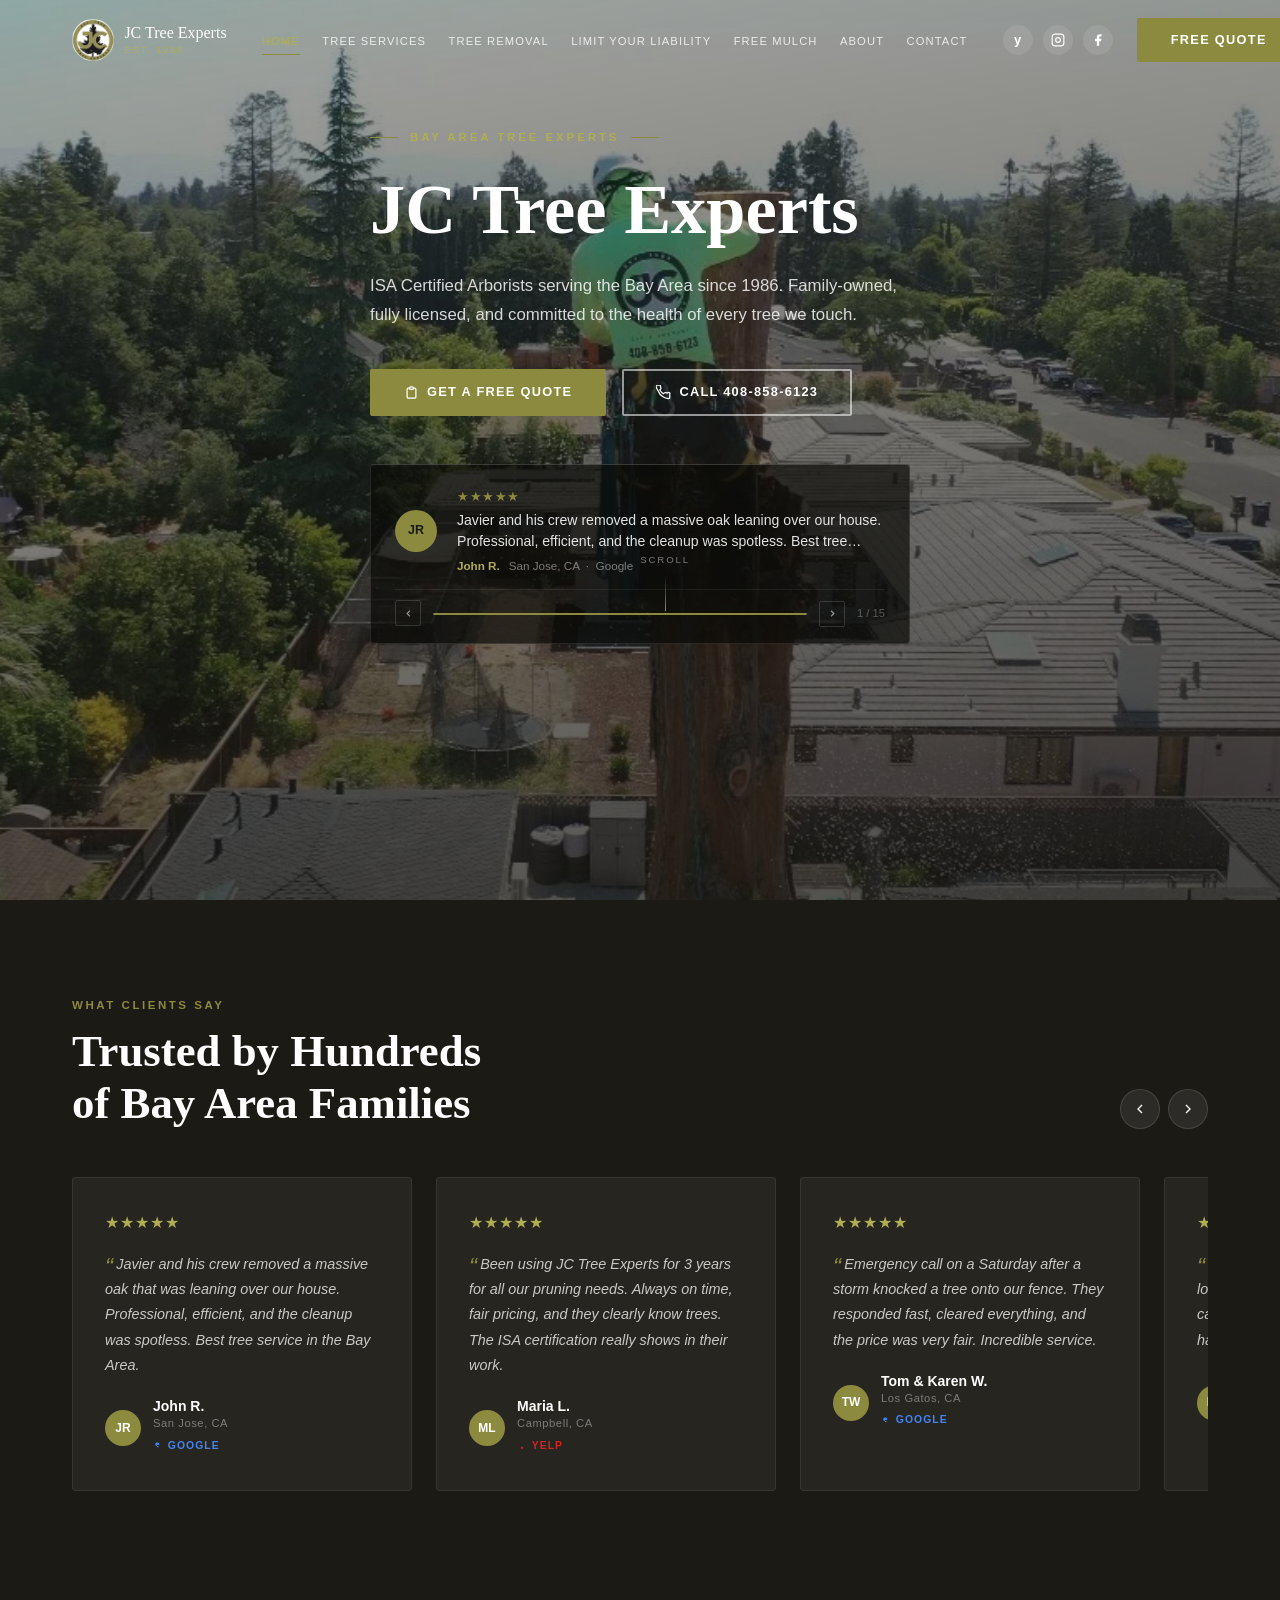
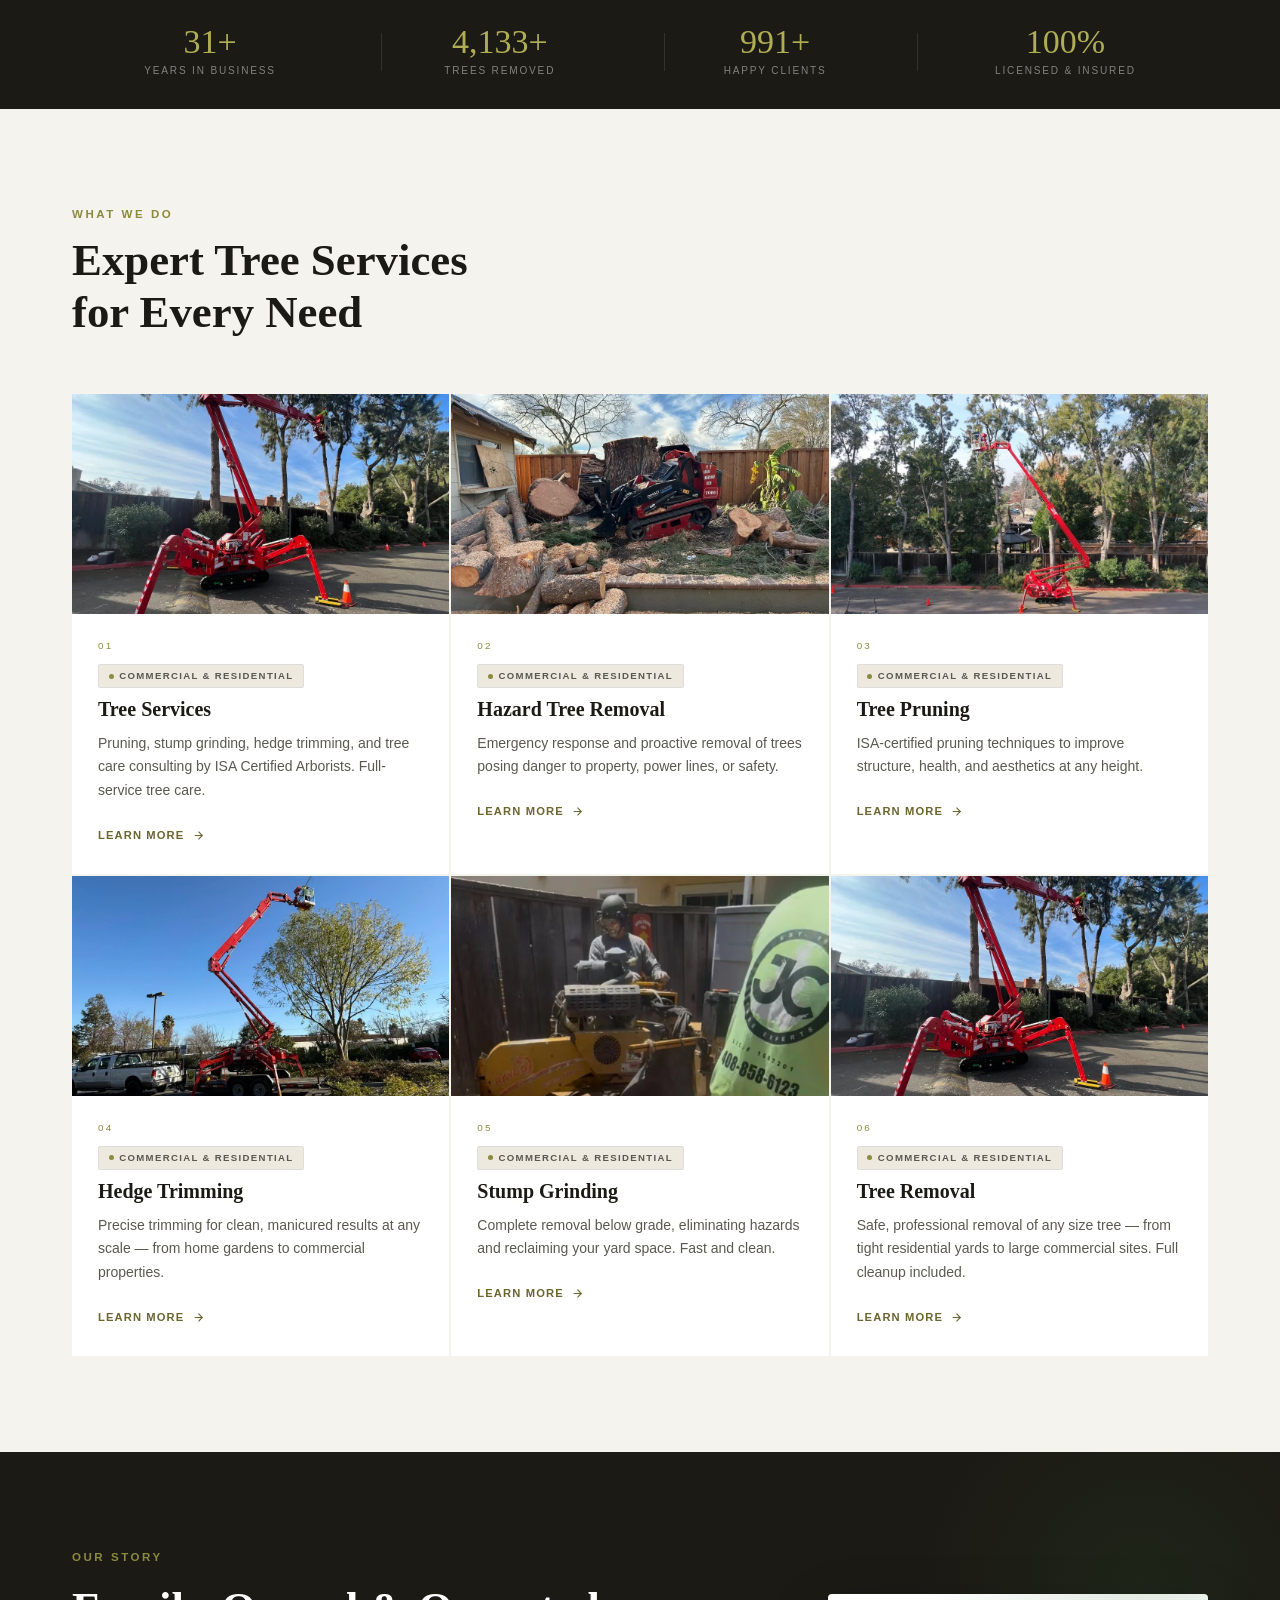
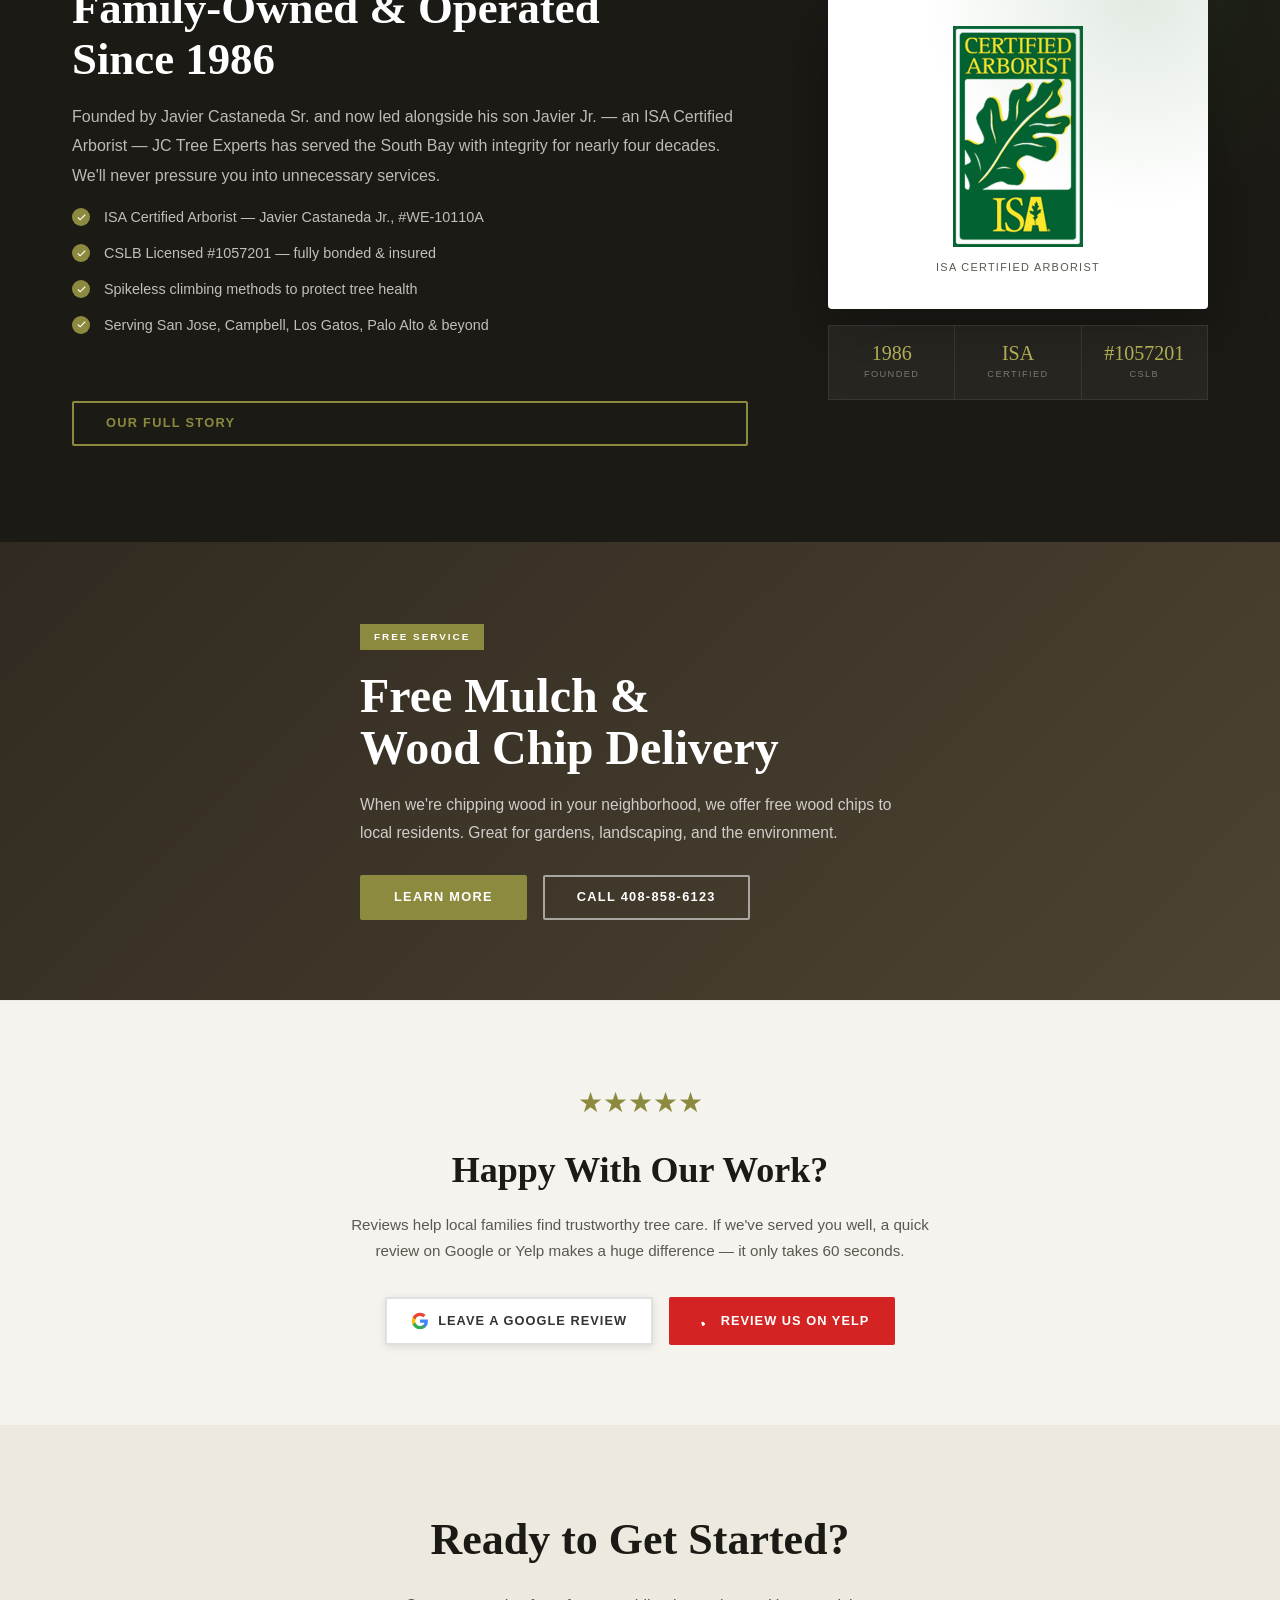
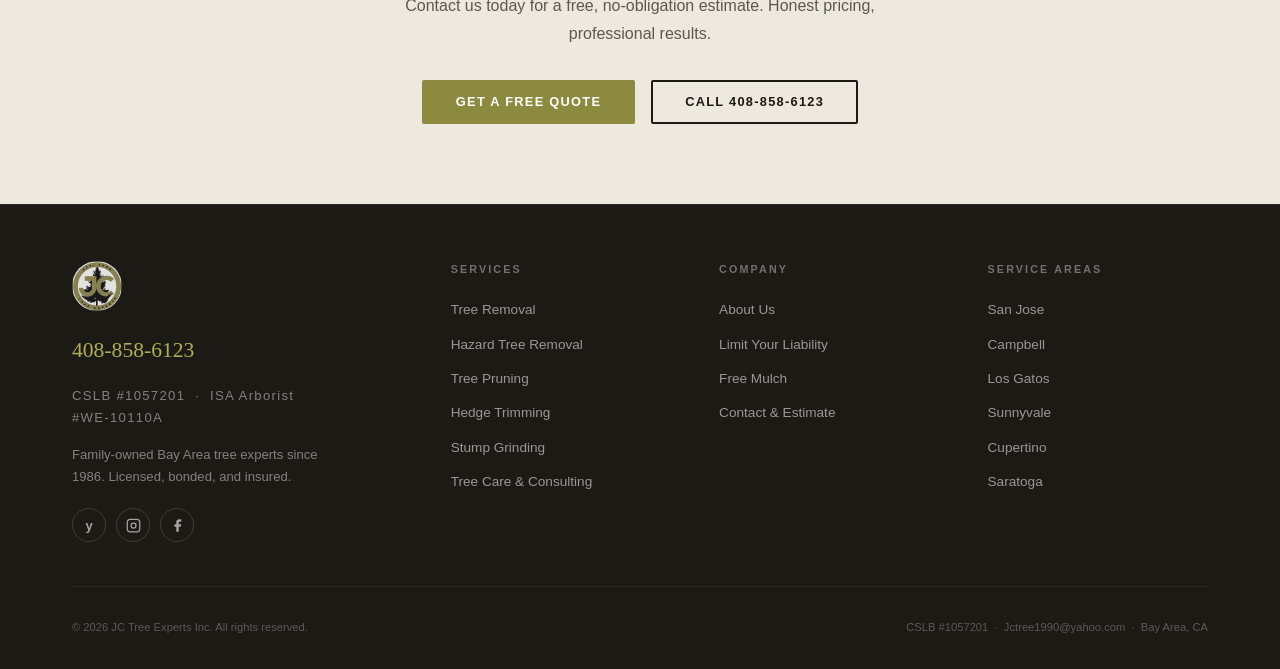
==== index.html @ 9eceaaba "Move hero review strip under CTA buttons Repositioned the auto-scrolling review panel from the absol" ====
<!DOCTYPE html>
<html lang="en">
<head>
<!-- Google tag (gtag.js) -->
<script async src="https://www.googletagmanager.com/gtag/js?id=AW-649319874"></script>
<script async src="https://www.googletagmanager.com/gtag/js?id=G-9QSV6HJD65"></script>
<script>
  window.dataLayer = window.dataLayer || [];
  function gtag(){dataLayer.push(arguments);}
  gtag('js', new Date());
  gtag('config', 'AW-649319874');
  gtag('config', 'G-9QSV6HJD65');
</script>
<meta charset="UTF-8">
<meta name="viewport" content="width=device-width, initial-scale=1.0">
<title>JC Tree Experts | Bay Area Tree Service Since 1986</title>
<meta name="description" content="JC Tree Experts — ISA Certified Arborists serving the Bay Area since 1986. Tree removal, pruning, stump grinding & more. Call 408-858-6123 for a free estimate.">
<link rel="canonical" href="https://jctreeexperts.net/">

<meta property="og:type" content="website">
<meta property="og:url" content="https://jctreeexperts.net/">
<meta property="og:title" content="JC Tree Experts | Bay Area Tree Service Since 1986">
<meta property="og:description" content="ISA Certified Arborists serving the Bay Area since 1986. Tree removal, pruning, stump grinding & more. Call 408-858-6123 for a free estimate.">
<meta property="og:image" content="https://jctreeexperts.net/images/tree-removal.jpg">
<meta name="twitter:card" content="summary_large_image">
<meta name="twitter:title" content="JC Tree Experts | Bay Area Tree Service Since 1986">
<meta name="twitter:description" content="ISA Certified Arborists serving the Bay Area since 1986. Free estimates. Call 408-858-6123.">
<meta name="twitter:image" content="https://jctreeexperts.net/images/tree-removal.jpg">

<script type="application/ld+json">
{
  "@context": "https://schema.org",
  "@type": "TreeService",
  "name": "JC Tree Experts",
  "url": "https://jctreeexperts.net",
  "telephone": "+14088586123",
  "email": "Jctree1990@yahoo.com",
  "description": "ISA Certified Arborists serving the Bay Area since 1986. Tree removal, pruning, stump grinding, hazard removal, and more. Family-owned and fully licensed.",
  "foundingDate": "1986",
  "areaServed": [
    "San Jose", "Campbell", "Los Gatos", "Sunnyvale", "Cupertino",
    "Mountain View", "Palo Alto", "Santa Clara", "Milpitas", "Saratoga",
    "Los Altos", "Menlo Park", "Redwood City", "Fremont", "Hayward"
  ],
  "address": {
    "@type": "PostalAddress",
    "streetAddress": "3713 Heritage Valley Dr",
    "addressLocality": "San Jose",
    "addressRegion": "CA",
    "postalCode": "95148",
    "addressCountry": "US"
  },
  "geo": {
    "@type": "GeoCoordinates",
    "latitude": 37.3169189,
    "longitude": -121.7713733
  },
  "openingHoursSpecification": [
    {
      "@type": "OpeningHoursSpecification",
      "dayOfWeek": ["Monday","Tuesday","Wednesday","Thursday","Friday","Saturday","Sunday"],
      "opens": "07:00",
      "closes": "18:00"
    }
  ],
  "aggregateRating": {
    "@type": "AggregateRating",
    "ratingValue": "5",
    "bestRating": "5",
    "reviewCount": "102"
  },
  "sameAs": [
    "https://www.yelp.com/biz/jc-tree-experts-san-jose",
    "https://www.instagram.com/jctreeexperts",
    "https://www.facebook.com/jctreeexperts"
  ],
  "hasCredential": [
    {
      "@type": "EducationalOccupationalCredential",
      "credentialCategory": "ISA Certified Arborist",
      "recognizedBy": {"@type": "Organization", "name": "International Society of Arboriculture"},
      "identifier": "WE-10110A"
    },
    {
      "@type": "EducationalOccupationalCredential",
      "credentialCategory": "CSLB License",
      "identifier": "#1057201"
    }
  ]
}
</script>

<link rel="stylesheet" href="styles.css">
<style>
@keyframes heroZoom {
  from { transform: scale(1.1); }
  to { transform: scale(1); }
}

@keyframes scrollPulse {
  0%, 100% { opacity: 0.4; transform: scaleY(1); }
  50% { opacity: 0.9; transform: scaleY(1.3); }
}

#hero {
  position: relative;
  min-height: 100vh;
  display: flex;
  align-items: flex-start;
  padding-top: 7.5rem;
  padding-bottom: 5rem;
  overflow: hidden;
}

.hero-bg {
  position: absolute;
  inset: -8%;
  background: url('images/tree-removal.jpg') center 30% / cover;
  animation: heroZoom 14s ease-out forwards;
}

.hero-ov {
  position: absolute;
  inset: 0;
  background: linear-gradient(170deg, rgba(28, 26, 21, .38), rgba(28, 26, 21, .58) 50%, rgba(28, 26, 21, .78));
}

.hero-c {
  position: relative;
  z-index: 1;
  max-width: 760px;
}

.hero-eyebrow {
  display: inline-flex;
  align-items: center;
  gap: .75rem;
  font-size: .72rem;
  font-weight: 600;
  letter-spacing: .25em;
  text-transform: uppercase;
  color: var(--gold-l);
  margin-bottom: 1.5rem;
  animation: fadeUp .8s .2s var(--ease) both;
}

.hero-eyebrow::before,
.hero-eyebrow::after {
  content: '';
  width: 28px;
  height: 1px;
  background: var(--gold);
}

.hero-h1 {
  font-family: var(--serif);
  font-size: clamp(2.4rem, 5.5vw, 4.4rem);
  color: #fff;
  line-height: 1.1;
  margin-bottom: 1.5rem;
  animation: fadeUp .8s .4s var(--ease) both;
}

.hero-sub {
  font-size: 1.05rem;
  color: rgba(255, 255, 255, .82);
  line-height: 1.7;
  margin-bottom: 2.5rem;
  max-width: 540px;
  animation: fadeUp .8s .6s var(--ease) both;
}

.hero-ctas {
  display: flex;
  gap: 1rem;
  flex-wrap: wrap;
  margin-bottom: 3rem;
  animation: fadeUp .8s .8s var(--ease) both;
}

.hero-badges {
  display: flex;
  gap: 1.25rem;
  flex-wrap: wrap;
  animation: fadeUp .8s 1s var(--ease) both;
}

.hbadge {
  display: flex;
  align-items: center;
  gap: .5rem;
  background: rgba(255, 255, 255, .09);
  border: 1px solid rgba(255, 255, 255, .18);
  backdrop-filter: blur(8px);
  padding: .5rem 1rem;
  border-radius: 2px;
}

.hbadge svg {
  width: 14px;
  height: 14px;
  color: var(--gold-l);
  flex-shrink: 0;
}

.hbadge span {
  font-size: .72rem;
  font-weight: 500;
  letter-spacing: .05em;
  color: rgba(255, 255, 255, .9);
}

.scroll-ind {
  position: absolute;
  bottom: 2rem;
  left: 50%;
  transform: translateX(-50%);
  display: flex;
  flex-direction: column;
  align-items: center;
  gap: .5rem;
  animation: fadeUp 1s 1.4s var(--ease) both;
  cursor: pointer;
}

.scroll-ind span {
  font-size: .6rem;
  letter-spacing: .2em;
  text-transform: uppercase;
  color: rgba(255, 255, 255, .45);
}

.scroll-line {
  width: 1px;
  height: 36px;
  background: linear-gradient(to bottom, transparent, rgba(255, 255, 255, .5));
  animation: scrollPulse 2s ease-in-out infinite;
}

#services {
  padding: 6rem 0;
  background: var(--cream);
}

.svc-grid {
  display: grid;
  grid-template-columns: repeat(3, 1fr);
  gap: 2px;
  margin-top: 3.5rem;
}

.svc-card {
  background: #fff;
  overflow: hidden;
  transition: transform .4s var(--ease), box-shadow .4s var(--ease);
  position: relative;
}

.svc-card::before {
  content: '';
  position: absolute;
  top: 0;
  left: 0;
  right: 0;
  height: 3px;
  background: var(--gold);
  transform: scaleX(0);
  transform-origin: left;
  transition: transform .4s var(--ease);
  z-index: 1;
}

.svc-card:hover {
  transform: translateY(-8px);
  box-shadow: var(--sh-lg);
  z-index: 2;
}

.svc-card:hover::before {
  transform: scaleX(1);
}

.svc-card:hover img {
  transform: scale(1.06);
}

.svc-body {
  padding: 1.5rem 1.625rem 1.75rem;
}

.svc-num {
  font-size: .62rem;
  letter-spacing: .22em;
  text-transform: uppercase;
  color: var(--gold);
  margin-bottom: .4rem;
}

.svc-tag {
  display: inline-flex;
  align-items: center;
  gap: .35rem;
  font-size: .6rem;
  font-weight: 600;
  letter-spacing: .14em;
  text-transform: uppercase;
  color: var(--textm);
  background: var(--cream2);
  border: 1px solid #ddd;
  padding: .22rem .6rem;
  border-radius: 2px;
  margin-bottom: .55rem;
}

.svc-tag::before {
  content: '';
  width: 5px;
  height: 5px;
  border-radius: 50%;
  background: var(--gold);
  flex-shrink: 0;
}

.svc-name {
  font-family: var(--serif);
  font-size: 1.25rem;
  color: var(--dark);
  margin-bottom: .6rem;
  line-height: 1.25;
}

.svc-desc {
  font-size: .875rem;
  color: var(--textm);
  line-height: 1.7;
  margin-bottom: 1.1rem;
}

.svc-link {
  display: inline-flex;
  align-items: center;
  gap: .45rem;
  font-size: .7rem;
  font-weight: 600;
  letter-spacing: .1em;
  text-transform: uppercase;
  color: var(--gold-d);
  transition: gap .2s;
}

.svc-link svg {
  width: 13px;
  height: 13px;
  flex-shrink: 0;
  transition: transform .2s;
}

.svc-link:hover {
  gap: .7rem;
}

.svc-link:hover svg {
  transform: translateX(3px);
}

.svc-card img {
  display: block;
  width: 100%;
  height: 220px;
  object-fit: cover;
  transition: transform .6s var(--ease);
}

#about-teaser {
  background: var(--dark);
  padding: 6rem 0;
  position: relative;
  overflow: hidden;
}

#about-teaser::before {
  content: '';
  position: absolute;
  top: -80px;
  right: -80px;
  width: 440px;
  height: 440px;
  border-radius: 50%;
  background: radial-gradient(circle, rgba(45, 106, 45, .14), transparent 70%);
  pointer-events: none;
}

.about-grid {
  display: grid;
  grid-template-columns: 1fr 380px;
  gap: 5rem;
  align-items: center;
}

.about-side,
.about-content {
  display: flex;
  flex-direction: column;
}

.about-side {
  gap: 1rem;
}

.about-label {
  color: var(--gold);
}

.about-title {
  margin-top: 1rem;
}

.about-text {
  color: rgba(255, 255, 255, .7);
  line-height: 1.85;
  margin-top: 1rem;
}

.about-cta {
  margin-top: 2rem;
  display: inline-block;
}

.about-pts {
  list-style: none;
  display: flex;
  flex-direction: column;
  gap: .8rem;
  margin: 1rem 0 2rem;
}

.about-pts li {
  display: flex;
  align-items: flex-start;
  gap: .875rem;
  font-size: .9rem;
  color: rgba(255, 255, 255, .72);
  line-height: 1.6;
}

.about-pts li::before {
  content: '';
  width: 18px;
  height: 18px;
  margin-top: 2px;
  border-radius: 50%;
  background: var(--gold) url("data:image/svg+xml,%3Csvg xmlns='http://www.w3.org/2000/svg' viewBox='0 0 24 24' fill='none' stroke='%23fff' stroke-width='2.5'%3E%3Cpolyline points='20 6 9 17 4 12'/%3E%3C/svg%3E") center / 11px no-repeat;
  flex-shrink: 0;
}

.isa-wrap {
  background: #fff;
  padding: 2rem;
  border-radius: 4px;
  text-align: center;
  box-shadow: 0 24px 60px rgba(0, 0, 0, .3);
}

.isa-wrap img {
  width: 130px;
  margin: 0 auto;
}

.isa-wrap p {
  margin-top: .75rem;
  font-size: .68rem;
  letter-spacing: .12em;
  text-transform: uppercase;
  color: var(--textm);
}

.cred-strip {
  display: flex;
}

.cred {
  flex: 1;
  text-align: center;
  padding: 1.1rem .5rem;
  background: rgba(255, 255, 255, .05);
  border: 1px solid rgba(255, 255, 255, .08);
}

.cred + .cred {
  border-left: none;
}

.cred-v {
  font-family: var(--serif);
  font-size: 1.25rem;
  color: var(--gold-l);
  line-height: 1;
  margin-bottom: .2rem;
}

.cred-k {
  font-size: .58rem;
  letter-spacing: .15em;
  text-transform: uppercase;
  color: rgba(255, 255, 255, .38);
}

#mulch-teaser {
  position: relative;
  min-height: 440px;
  display: flex;
  align-items: center;
}

.mulch-bg,
.mulch-ov {
  position: absolute;
  inset: 0;
}

.mulch-bg {
  background: url('images/mulch.jpg') center / cover;
  background-attachment: fixed;
}

.mulch-ov {
  background: linear-gradient(135deg, rgba(28, 20, 10, .9), rgba(44, 34, 14, .84));
}

.mulch-c {
  position: relative;
  z-index: 1;
  max-width: 560px;
  padding: 5rem 0;
}

.mulch-tag {
  display: inline-block;
  background: var(--gold);
  color: #fff;
  font-size: .62rem;
  font-weight: 700;
  letter-spacing: .2em;
  text-transform: uppercase;
  padding: .32rem .875rem;
  margin-bottom: 1.25rem;
}

.mulch-h2 {
  font-family: var(--serif);
  font-size: clamp(1.75rem, 4vw, 3rem);
  color: #fff;
  line-height: 1.1;
  margin-bottom: 1rem;
}

.mulch-body {
  font-size: .975rem;
  color: rgba(255, 255, 255, .75);
  line-height: 1.8;
  margin-bottom: 1.75rem;
}

.mulch-actions {
  display: flex;
  gap: 1rem;
  flex-wrap: wrap;
  margin-top: 1.75rem;
}

#review-cta {
  background: var(--cream);
  padding: 5rem 0;
  text-align: center;
  border-top: 1px solid var(--cream2);
}

.review-cta-inner {
  max-width: 600px;
  margin: 0 auto;
}

.review-cta-stars {
  display: flex;
  justify-content: center;
  gap: .3rem;
  font-size: 1.75rem;
  color: var(--gold);
  margin-bottom: 1rem;
}

.review-cta-title {
  font-family: var(--serif);
  font-size: clamp(1.5rem, 3vw, 2.25rem);
  color: var(--dark);
  margin-bottom: .75rem;
}

.review-cta-body {
  font-size: .95rem;
  color: var(--textm);
  line-height: 1.75;
  margin-bottom: 2rem;
}

.review-platforms {
  display: flex;
  gap: 1rem;
  justify-content: center;
  flex-wrap: wrap;
}

.review-btn-link {
  display: inline-flex;
  align-items: center;
  gap: .6rem;
  padding: .75rem 1.5rem;
  border-radius: 2px;
  font-size: .8rem;
  font-weight: 700;
  letter-spacing: .08em;
  text-transform: uppercase;
  border: 2px solid transparent;
  transition: all .25s;
}

.review-btn-google {
  background: #fff;
  color: #333;
  border-color: #e0e0e0;
  box-shadow: 0 2px 8px rgba(0, 0, 0, .1);
}

.review-btn-google:hover,
.review-btn-yelp:hover {
  transform: translateY(-2px);
}

.review-btn-google:hover {
  box-shadow: 0 4px 16px rgba(0, 0, 0, .15);
}

.review-btn-yelp {
  background: #d32323;
  color: #fff;
}

.review-btn-yelp:hover {
  background: #b51d1d;
}

#cta {
  background: var(--cream2);
  padding: 5rem 0;
  text-align: center;
}

#cta h2 {
  font-family: var(--serif);
  font-size: clamp(1.75rem, 3.5vw, 2.75rem);
  color: var(--dark);
  margin-bottom: 1rem;
}

#cta p {
  font-size: 1rem;
  color: var(--textm);
  max-width: 520px;
  margin: 0 auto 2rem;
  line-height: 1.75;
}

.cta-body {
  margin-top: 1rem;
}

.cta-actions {
  display: flex;
  gap: 1rem;
  justify-content: center;
  flex-wrap: wrap;
  margin-top: 2rem;
}

.yelp-text {
  font-weight: 800;
  font-size: 13px;
  line-height: 1;
  font-family: Arial, sans-serif;
}

.reviews-header {
  display: flex;
  align-items: flex-end;
  justify-content: space-between;
  flex-wrap: wrap;
  gap: 1rem;
  margin-bottom: 2rem;
}

.reviews-controls {
  display: flex;
  gap: .5rem;
}

@media (max-width: 1024px) {
  .about-grid {
    grid-template-columns: 1fr;
    gap: 3rem;
  }
}

@media (max-width: 768px) {
  .svc-grid {
    grid-template-columns: 1fr 1fr;
  }
  .mulch-bg {
    background-attachment: scroll;
  }
}

@media (max-width: 540px) {
  .svc-grid {
    grid-template-columns: 1fr;
  }
  .hero-ctas {
    flex-direction: column;
  }
  .hero-ctas .btn {
    justify-content: center;
  }
}

.hero-reviews-strip {
  margin-top: 2.5rem;
  animation: fadeUp 0.8s 1.2s var(--ease) both;
}

.hero-rev-panel {
  background: rgba(10,9,7,.68);
  backdrop-filter: blur(18px);
  border: 1px solid rgba(255,255,255,.1);
  border-top-color: rgba(255,255,255,.18);
  border-radius: 4px;
  padding: 1.25rem 1.5rem 1rem;
}

.hero-rev-viewport {
  position: relative;
  min-height: 92px;
}

.hero-rev-item {
  position: absolute;
  inset: 0;
  display: flex;
  align-items: center;
  gap: 1.25rem;
  opacity: 0;
  transition: opacity .55s ease;
  pointer-events: none;
}

.hero-rev-item.active {
  opacity: 1;
  pointer-events: auto;
}

.hero-rev-avatar {
  display: flex;
  align-items: center;
  justify-content: center;
  width: 42px;
  height: 42px;
  flex-shrink: 0;
  border-radius: 50%;
  background: var(--gold);
  color: var(--dark);
  font-weight: 700;
  font-size: .78rem;
}

.hero-rev-body {
  flex: 1;
  min-width: 0;
}

.hero-rev-stars {
  margin-bottom: .2rem;
  color: var(--gold);
  font-size: .8rem;
  letter-spacing: .04em;
}

.hero-rev-text {
  margin-bottom: .3rem;
  color: rgba(255,255,255,.88);
  font-size: .88rem;
  line-height: 1.5;
  display: -webkit-box;
  -webkit-line-clamp: 2;
  -webkit-box-orient: vertical;
  overflow: hidden;
}

.hero-rev-byline {
  font-size: .73rem;
  color: rgba(255,255,255,.45);
}

.hero-rev-byline strong {
  margin-right: .35rem;
  color: var(--gold-l);
  font-weight: 600;
}

.hero-rev-footer {
  display: flex;
  align-items: center;
  gap: .75rem;
  margin-top: .75rem;
  padding-top: .65rem;
  border-top: 1px solid rgba(255,255,255,.07);
}

.hero-rev-progress {
  flex: 1;
  height: 2px;
  background: rgba(255,255,255,.1);
  border-radius: 1px;
  overflow: hidden;
}

.hero-rev-bar {
  width: 0%;
  height: 100%;
  background: var(--gold);
  border-radius: 1px;
}

.hero-rev-btn {
  display: flex;
  align-items: center;
  justify-content: center;
  width: 26px;
  height: 26px;
  flex-shrink: 0;
  background: none;
  border: 1px solid rgba(255,255,255,.15);
  border-radius: 2px;
  color: rgba(255,255,255,.55);
  cursor: pointer;
  transition: border-color .2s, color .2s;
}

.hero-rev-btn:hover {
  border-color: var(--gold);
  color: var(--gold);
}

.hero-rev-count {
  font-size: .7rem;
  color: rgba(255,255,255,.3);
  white-space: nowrap;
}
@media (max-width: 600px) {
  .hero-reviews-strip {
    margin-top: 1.5rem;
  }
  .hero-rev-avatar {
    display: none;
  }
}
</style>
</head>
<body>

<nav id="nav">
  <div class="wrap">
    <div class="nav-inner">
      <a href="index.html" class="nav-logo">
        <img src="images/logo.png" alt="JC Tree Experts">
        <div class="nav-logo-text">
          <div class="nav-logo-name">JC Tree Experts</div>
          <span class="nav-logo-est">Est. 1986</span>
        </div>
      </a>
      <ul class="nav-links">
        <li><a href="index.html">Home</a></li>
        <li><a href="tree-services.html">Tree Services</a></li>
        <li><a href="tree-removal.html">Tree Removal</a></li>
        <li><a href="limit-liability.html">Limit Your Liability</a></li>
        <li><a href="free-mulch.html">Free Mulch</a></li>
        <li><a href="about.html">About</a></li>
        <li><a href="contact.html">Contact</a></li>
      </ul>
      <div class="nav-socials">
        <a href="https://www.yelp.com/biz/jc-tree-experts-san-jose" target="_blank" class="nav-social" title="Yelp"><span class="yelp-text">y</span></a>
        <a href="https://www.instagram.com/jctreeexperts" target="_blank" class="nav-social" title="Instagram"><svg viewBox="0 0 24 24" fill="none" stroke="currentColor" stroke-width="2"><rect x="2" y="2" width="20" height="20" rx="5"/><circle cx="12" cy="12" r="4"/><circle cx="17.5" cy="6.5" r=".5" fill="currentColor" stroke="none"/></svg></a>
        <a href="https://www.facebook.com/jctreeexperts" target="_blank" class="nav-social" title="Facebook"><svg viewBox="0 0 24 24" fill="currentColor"><path d="M18 2h-3a5 5 0 00-5 5v3H7v4h3v8h4v-8h3l1-4h-4V7a1 1 0 011-1h3z"/></svg></a>
      </div>
      <div class="nav-cta"><a href="contact.html" class="btn btn-gold">Free Quote</a></div>
      <button class="hbg" id="hbg" aria-label="Open menu"><span></span><span></span><span></span></button>
    </div>
  </div>
</nav>

<div class="mob-menu" id="mobMenu">
  <a href="index.html" class="mob-link">Home</a>
  <a href="tree-services.html" class="mob-link">Tree Services</a>
  <a href="tree-removal.html" class="mob-link">Tree Removal</a>
  <a href="limit-liability.html" class="mob-link">Limit Your Liability</a>
  <a href="free-mulch.html" class="mob-link">Free Mulch</a>
  <a href="about.html" class="mob-link">About</a>
  <a href="contact.html" class="mob-link">Contact</a>
  <a href="contact.html" class="btn btn-gold mob-link">Get a Free Quote</a>
  <div class="mob-socials">
    <a href="https://www.yelp.com/biz/jc-tree-experts-san-jose" target="_blank" class="mob-social"><span class="yelp-text">y</span></a>
    <a href="https://www.instagram.com/jctreeexperts" target="_blank" class="mob-social"><svg viewBox="0 0 24 24" fill="none" stroke="currentColor" stroke-width="2"><rect x="2" y="2" width="20" height="20" rx="5"/><circle cx="12" cy="12" r="4"/><circle cx="17.5" cy="6.5" r=".5" fill="currentColor" stroke="none"/></svg></a>
    <a href="https://www.facebook.com/jctreeexperts" target="_blank" class="mob-social"><svg viewBox="0 0 24 24" fill="currentColor"><path d="M18 2h-3a5 5 0 00-5 5v3H7v4h3v8h4v-8h3l1-4h-4V7a1 1 0 011-1h3z"/></svg></a>
  </div>
</div>

<section id="hero">
  <div class="hero-bg"></div>
  <div class="hero-ov"></div>
  <div class="wrap">
    <div class="hero-c">
      <div class="hero-eyebrow">Bay Area Tree Experts</div>
      <h1 class="hero-h1">JC Tree Experts</h1>
      <p class="hero-sub">ISA Certified Arborists serving the Bay Area since 1986. Family-owned, fully licensed, and committed to the health of every tree we touch.</p>
      <div class="hero-ctas">
        <a href="contact.html" class="btn btn-gold"><svg viewBox="0 0 24 24" fill="none" stroke="currentColor" stroke-width="2"><path d="M9 5H7a2 2 0 00-2 2v12a2 2 0 002 2h10a2 2 0 002-2V7a2 2 0 00-2-2h-2M9 5a2 2 0 002 2h2a2 2 0 002-2M9 5a2 2 0 012-2h2a2 2 0 012 2"/></svg>Get a Free Quote</a>
        <a href="tel:4088586123" class="btn btn-outline"><svg viewBox="0 0 24 24" fill="none" stroke="currentColor" stroke-width="2"><path d="M22 16.92v3a2 2 0 01-2.18 2 19.79 19.79 0 01-8.63-3.07A19.5 19.5 0 013.07 8.81 19.79 19.79 0 010 2.19 2 2 0 012.1 0h3a2 2 0 012 1.72 12.84 12.84 0 00.7 2.81 2 2 0 01-.45 2.11L6.09 7.91a16 16 0 006 6l1.27-1.27a2 2 0 012.11-.45 12.84 12.84 0 002.81.7A2 2 0 0122 14.92z"/></svg>Call 408-858-6123</a>
      </div>
      <div class="hero-reviews-strip">
    <div class="hero-rev-panel">
      <div class="hero-rev-viewport" id="heroRevViewport">

        <div class="hero-rev-item active">
          <div class="hero-rev-avatar">JR</div>
          <div class="hero-rev-body">
            <div class="hero-rev-stars">★★★★★</div>
            <p class="hero-rev-text">Javier and his crew removed a massive oak leaning over our house. Professional, efficient, and the cleanup was spotless. Best tree service in the Bay Area.</p>
            <div class="hero-rev-byline"><strong>John R.</strong> San Jose, CA &nbsp;·&nbsp; Google</div>
          </div>
        </div>

        <div class="hero-rev-item">
          <div class="hero-rev-avatar">ML</div>
          <div class="hero-rev-body">
            <div class="hero-rev-stars">★★★★★</div>
            <p class="hero-rev-text">Been using JC Tree Experts for 3 years. Always on time, fair pricing, and they clearly know trees. The ISA certification really shows in their work.</p>
            <div class="hero-rev-byline"><strong>Maria L.</strong> Campbell, CA &nbsp;·&nbsp; Yelp</div>
          </div>
        </div>

        <div class="hero-rev-item">
          <div class="hero-rev-avatar">TW</div>
          <div class="hero-rev-body">
            <div class="hero-rev-stars">★★★★★</div>
            <p class="hero-rev-text">Emergency call on a Saturday after a storm knocked a tree onto our fence. They responded fast, cleared everything, and the price was very fair. Incredible service.</p>
            <div class="hero-rev-byline"><strong>Tom &amp; Karen W.</strong> Los Gatos, CA &nbsp;·&nbsp; Google</div>
          </div>
        </div>

        <div class="hero-rev-item">
          <div class="hero-rev-avatar">SK</div>
          <div class="hero-rev-body">
            <div class="hero-rev-stars">★★★★★</div>
            <p class="hero-rev-text">Javier Jr. came out and was incredibly honest — told us which trees needed work and which were fine. No upselling at all. That kind of integrity is rare.</p>
            <div class="hero-rev-byline"><strong>Sandra K.</strong> Sunnyvale, CA &nbsp;·&nbsp; Google</div>
          </div>
        </div>

        <div class="hero-rev-item">
          <div class="hero-rev-avatar">DP</div>
          <div class="hero-rev-body">
            <div class="hero-rev-stars">★★★★★</div>
            <p class="hero-rev-text">Got free mulch delivery — a whole truck load for our garden beds. And then they came back for our tree removal. Honest, hardworking people. Highly recommend.</p>
            <div class="hero-rev-byline"><strong>David P.</strong> Cupertino, CA &nbsp;·&nbsp; Yelp</div>
          </div>
        </div>

        <div class="hero-rev-item">
          <div class="hero-rev-avatar">RG</div>
          <div class="hero-rev-body">
            <div class="hero-rev-stars">★★★★★</div>
            <p class="hero-rev-text">Javier's team trimmed our massive redwood and cleaned up every last branch. Polite, fast, and left our yard looking better than before. Definitely calling them again.</p>
            <div class="hero-rev-byline"><strong>Rachel G.</strong> Saratoga, CA &nbsp;·&nbsp; Google</div>
          </div>
        </div>

        <div class="hero-rev-item">
          <div class="hero-rev-avatar">KR</div>
          <div class="hero-rev-body">
            <div class="hero-rev-stars">★★★★★</div>
            <p class="hero-rev-text">Called JC Tree Experts after another company quoted me triple the price. Javier came out, gave me an honest number, and the job was perfect. Don't bother calling anyone else.</p>
            <div class="hero-rev-byline"><strong>Kevin R.</strong> Campbell, CA &nbsp;·&nbsp; Google</div>
          </div>
        </div>

        <div class="hero-rev-item">
          <div class="hero-rev-avatar">GN</div>
          <div class="hero-rev-body">
            <div class="hero-rev-stars">★★★★★</div>
            <p class="hero-rev-text">Javier and his son worked non-stop all day removing a complicated tree near our pool and left the yard spotless. Could not have asked for a better team.</p>
            <div class="hero-rev-byline"><strong>Greg N.</strong> Sunnyvale, CA &nbsp;·&nbsp; Google</div>
          </div>
        </div>

        <div class="hero-rev-item">
          <div class="hero-rev-avatar">PD</div>
          <div class="hero-rev-body">
            <div class="hero-rev-stars">★★★★★</div>
            <p class="hero-rev-text">JC Tree Experts is by far the most knowledgeable company I've hired. Javier Sr. knew exactly what was wrong with our oak and how to save it. Outstanding.</p>
            <div class="hero-rev-byline"><strong>Paul D.</strong> Willow Glen, CA &nbsp;·&nbsp; Google</div>
          </div>
        </div>

        <div class="hero-rev-item">
          <div class="hero-rev-avatar">AR</div>
          <div class="hero-rev-body">
            <div class="hero-rev-stars">★★★★★</div>
            <p class="hero-rev-text">A branch cracked during a windstorm and was hanging over our car. JC Tree Experts came out within hours and solved it safely. Truly emergency-ready.</p>
            <div class="hero-rev-byline"><strong>Alex R.</strong> Mountain View, CA &nbsp;·&nbsp; Google</div>
          </div>
        </div>

        <div class="hero-rev-item">
          <div class="hero-rev-avatar">OB</div>
          <div class="hero-rev-body">
            <div class="hero-rev-stars">★★★★★</div>
            <p class="hero-rev-text">Javier has been taking care of our trees for six years now. Every visit is consistent — professional, thorough, and reasonably priced. He's part of the family at this point.</p>
            <div class="hero-rev-byline"><strong>Oscar B.</strong> Willow Glen, CA &nbsp;·&nbsp; Google</div>
          </div>
        </div>

        <div class="hero-rev-item">
          <div class="hero-rev-avatar">RH</div>
          <div class="hero-rev-body">
            <div class="hero-rev-stars">★★★★★</div>
            <p class="hero-rev-text">Fastest response time I've ever seen from a tree service. Called at 8am, crew was here by 10am. Huge palm removed and cleaned up by noon. Absolutely incredible.</p>
            <div class="hero-rev-byline"><strong>Roberto H.</strong> East San Jose, CA &nbsp;·&nbsp; Google</div>
          </div>
        </div>

        <div class="hero-rev-item">
          <div class="hero-rev-avatar">IR</div>
          <div class="hero-rev-body">
            <div class="hero-rev-stars">★★★★★</div>
            <p class="hero-rev-text">I called five companies. JC Tree Experts was the only one that came out to inspect before quoting. That level of professionalism told me everything. Hired them on the spot.</p>
            <div class="hero-rev-byline"><strong>Isabel R.</strong> Cupertino, CA &nbsp;·&nbsp; Google</div>
          </div>
        </div>

        <div class="hero-rev-item">
          <div class="hero-rev-avatar">FC</div>
          <div class="hero-rev-body">
            <div class="hero-rev-stars">★★★★★</div>
            <p class="hero-rev-text">Their crew pruned our entire orchard — apples, plums, pears — and the difference in the harvest this year was unbelievable. These guys truly know fruit trees.</p>
            <div class="hero-rev-byline"><strong>Frank C.</strong> Gilroy, CA &nbsp;·&nbsp; Google</div>
          </div>
        </div>

        <div class="hero-rev-item">
          <div class="hero-rev-avatar">CM</div>
          <div class="hero-rev-body">
            <div class="hero-rev-stars">★★★★★</div>
            <p class="hero-rev-text">I'm a landscaper and I refer all my clients to JC Tree Experts when the job is beyond my scope. Every single one has come back thanking me. That says everything.</p>
            <div class="hero-rev-byline"><strong>Carlos M.</strong> San Jose, CA &nbsp;·&nbsp; Yelp</div>
          </div>
        </div>

      </div>
      <div class="hero-rev-footer">
        <button class="hero-rev-btn" id="heroRevPrev" aria-label="Previous review">
          <svg viewBox="0 0 24 24" fill="none" stroke="currentColor" stroke-width="2.5" width="11" height="11"><polyline points="15 18 9 12 15 6"/></svg>
        </button>
        <div class="hero-rev-progress"><div class="hero-rev-bar" id="heroRevBar"></div></div>
        <button class="hero-rev-btn" id="heroRevNext" aria-label="Next review">
          <svg viewBox="0 0 24 24" fill="none" stroke="currentColor" stroke-width="2.5" width="11" height="11"><polyline points="9 18 15 12 9 6"/></svg>
        </button>
        <span class="hero-rev-count" id="heroRevCount">1 / 15</span>
      </div>
    </div>
  </div>

  <div class="scroll-ind" onclick="document.getElementById('stats-bar').scrollIntoView({behavior:'smooth'})">
    <span>Scroll</span><div class="scroll-line"></div>
  </div>
</section>

<section id="reviews">
  <div class="wrap">
    <div class="reviews-header">
      <div>
        <p class="sec-label sec-label-gold">What Clients Say</p>
        <h2 class="sec-h2-light">Trusted by Hundreds<br>of Bay Area Families</h2>
      </div>
      <div class="reviews-controls">
        <button class="review-btn" id="revPrev"><svg viewBox="0 0 24 24" fill="none" stroke="currentColor" stroke-width="2"><polyline points="15 18 9 12 15 6"/></svg></button>
        <button class="review-btn" id="revNext"><svg viewBox="0 0 24 24" fill="none" stroke="currentColor" stroke-width="2"><polyline points="9 18 15 12 9 6"/></svg></button>
      </div>
    </div>
    <div class="reviews-track-wrap">
      <div class="reviews-track">

        <div class="review-card">
          <div class="review-stars">★★★★★</div>
          <p class="review-text">Javier and his crew removed a massive oak that was leaning over our house. Professional, efficient, and the cleanup was spotless. Best tree service in the Bay Area.</p>
          <div class="review-author">
            <div class="review-initials">JR</div>
            <div class="review-details">
              <div class="review-name">John R.</div>
              <div class="review-meta">San Jose, CA</div>
              <a class="review-source google" href="https://www.google.com/maps/place/?q=place_id:ChIJXwSa_1AtjoARbuw0krxmwlQ" target="_blank" rel="noopener"><svg viewBox="0 0 24 24" width="10" height="10" fill="currentColor"><path d="M12 11v2h2.93c-.26 1.19-1.29 2-2.93 2a3 3 0 110-6c.78 0 1.48.29 2.01.77l1.42-1.42A5 5 0 107 12h5z"/></svg> Google</a>
            </div>
          </div>
        </div>

        <div class="review-card">
          <div class="review-stars">★★★★★</div>
          <p class="review-text">Been using JC Tree Experts for 3 years for all our pruning needs. Always on time, fair pricing, and they clearly know trees. The ISA certification really shows in their work.</p>
          <div class="review-author">
            <div class="review-initials">ML</div>
            <div class="review-details">
              <div class="review-name">Maria L.</div>
              <div class="review-meta">Campbell, CA</div>
              <a class="review-source yelp" href="https://www.yelp.com/biz/jc-tree-experts-san-jose" target="_blank" rel="noopener"><svg viewBox="0 0 24 24" width="10" height="10" fill="currentColor"><path d="M12.27 13.047l-2.05.624c-.592.18-.904.81-.703 1.4l1.22 3.595c.248.73 1.1.992 1.737.535l2.38-1.702c.565-.404.632-1.208.142-1.7z"/></svg> Yelp</a>
            </div>
          </div>
        </div>

        <div class="review-card">
          <div class="review-stars">★★★★★</div>
          <p class="review-text">Emergency call on a Saturday after a storm knocked a tree onto our fence. They responded fast, cleared everything, and the price was very fair. Incredible service.</p>
          <div class="review-author">
            <div class="review-initials">TW</div>
            <div>
              <div class="review-name">Tom &amp; Karen W.</div>
              <div class="review-meta">Los Gatos, CA</div>
              <a class="review-source google" href="https://www.google.com/maps/place/?q=place_id:ChIJXwSa_1AtjoARbuw0krxmwlQ" target="_blank" rel="noopener"><svg viewBox="0 0 24 24" width="10" height="10" fill="currentColor"><path d="M12 11v2h2.93c-.26 1.19-1.29 2-2.93 2a3 3 0 110-6c.78 0 1.48.29 2.01.77l1.42-1.42A5 5 0 107 12h5z"/></svg> Google</a>
            </div>
          </div>
        </div>

        <div class="review-card">
          <div class="review-stars">★★★★★</div>
          <p class="review-text">Got free mulch delivery — a whole truck load for our garden beds. And then they came back for our tree removal. Honest, hardworking people. Highly recommend.</p>
          <div class="review-author">
            <div class="review-initials">DP</div>
            <div>
              <div class="review-name">David P.</div>
              <div class="review-meta">Cupertino, CA</div>
              <a class="review-source yelp" href="https://www.yelp.com/biz/jc-tree-experts-san-jose" target="_blank" rel="noopener"><svg viewBox="0 0 24 24" width="10" height="10" fill="currentColor"><path d="M12.27 13.047l-2.05.624c-.592.18-.904.81-.703 1.4l1.22 3.595c.248.73 1.1.992 1.737.535l2.38-1.702c.565-.404.632-1.208.142-1.7z"/></svg> Yelp</a>
            </div>
          </div>
        </div>

        <div class="review-card">
          <div class="review-stars">★★★★★</div>
          <p class="review-text">Javier Jr. came out for a free estimate and was incredibly honest. He told us which trees needed work and which were fine — no upselling at all. That kind of integrity is rare.</p>
          <div class="review-author">
            <div class="review-initials">SK</div>
            <div>
              <div class="review-name">Sandra K.</div>
              <div class="review-meta">Sunnyvale, CA</div>
              <a class="review-source google" href="https://www.google.com/maps/place/?q=place_id:ChIJXwSa_1AtjoARbuw0krxmwlQ" target="_blank" rel="noopener"><svg viewBox="0 0 24 24" width="10" height="10" fill="currentColor"><path d="M12 11v2h2.93c-.26 1.19-1.29 2-2.93 2a3 3 0 110-6c.78 0 1.48.29 2.01.77l1.42-1.42A5 5 0 107 12h5z"/></svg> Google</a>
            </div>
          </div>
        </div>

        <div class="review-card">
          <div class="review-stars">★★★★★</div>
          <p class="review-text">Top-notch stump grinding. Fast, clean, very reasonable price. The crew was courteous and professional. Third time using JC Tree Experts and will keep coming back.</p>
          <div class="review-author">
            <div class="review-initials">MC</div>
            <div>
              <div class="review-name">Mike C.</div>
              <div class="review-meta">Santa Clara, CA</div>
              <a class="review-source yelp" href="https://www.yelp.com/biz/jc-tree-experts-san-jose" target="_blank" rel="noopener"><svg viewBox="0 0 24 24" width="10" height="10" fill="currentColor"><path d="M12.27 13.047l-2.05.624c-.592.18-.904.81-.703 1.4l1.22 3.595c.248.73 1.1.992 1.737.535l2.38-1.702c.565-.404.632-1.208.142-1.7z"/></svg> Yelp</a>
            </div>
          </div>
        </div>

        <div class="review-card">
          <div class="review-stars">★★★★★</div>
          <p class="review-text">Handled removal of three large trees on our commercial property with minimal disruption to our business. Great communication, spotless cleanup. Very impressed.</p>
          <div class="review-author">
            <div class="review-initials">AH</div>
            <div>
              <div class="review-name">Amy H.</div>
              <div class="review-meta">Palo Alto, CA</div>
              <a class="review-source google" href="https://www.google.com/maps/place/?q=place_id:ChIJXwSa_1AtjoARbuw0krxmwlQ" target="_blank" rel="noopener"><svg viewBox="0 0 24 24" width="10" height="10" fill="currentColor"><path d="M12 11v2h2.93c-.26 1.19-1.29 2-2.93 2a3 3 0 110-6c.78 0 1.48.29 2.01.77l1.42-1.42A5 5 0 107 12h5z"/></svg> Google</a>
            </div>
          </div>
        </div>

        <div class="review-card">
          <div class="review-stars">★★★★★</div>
          <p class="review-text">Javier's team trimmed our massive redwood and cleaned up every last branch. They were polite, fast, and left our yard looking better than before. Definitely calling them again.</p>
          <div class="review-author">
            <div class="review-initials">RG</div>
            <div>
              <div class="review-name">Rachel G.</div>
              <div class="review-meta">Saratoga, CA</div>
              <a class="review-source google" href="https://www.google.com/maps/place/?q=place_id:ChIJXwSa_1AtjoARbuw0krxmwlQ" target="_blank" rel="noopener"><svg viewBox="0 0 24 24" width="10" height="10" fill="currentColor"><path d="M12 11v2h2.93c-.26 1.19-1.29 2-2.93 2a3 3 0 110-6c.78 0 1.48.29 2.01.77l1.42-1.42A5 5 0 107 12h5z"/></svg> Google</a>
            </div>
          </div>
        </div>

        <div class="review-card">
          <div class="review-stars">★★★★★</div>
          <p class="review-text">Had two dying eucalyptus trees dangerously close to my roof. JC Tree Experts assessed them same day and had both down by noon the next morning. Absolutely phenomenal service.</p>
          <div class="review-author">
            <div class="review-initials">BT</div>
            <div>
              <div class="review-name">Brian T.</div>
              <div class="review-meta">San Jose, CA</div>
              <a class="review-source yelp" href="https://www.yelp.com/biz/jc-tree-experts-san-jose" target="_blank" rel="noopener"><svg viewBox="0 0 24 24" width="10" height="10" fill="currentColor"><path d="M12.27 13.047l-2.05.624c-.592.18-.904.81-.703 1.4l1.22 3.595c.248.73 1.1.992 1.737.535l2.38-1.702c.565-.404.632-1.208.142-1.7z"/></svg> Yelp</a>
            </div>
          </div>
        </div>

        <div class="review-card">
          <div class="review-stars">★★★★★</div>
          <p class="review-text">We had a huge pine that was root-lifting our driveway. Javier explained every option, gave us a fair price, and the removal was done cleanly in one day. Very professional crew.</p>
          <div class="review-author">
            <div class="review-initials">LF</div>
            <div>
              <div class="review-name">Linda F.</div>
              <div class="review-meta">Los Gatos, CA</div>
              <a class="review-source google" href="https://www.google.com/maps/place/?q=place_id:ChIJXwSa_1AtjoARbuw0krxmwlQ" target="_blank" rel="noopener"><svg viewBox="0 0 24 24" width="10" height="10" fill="currentColor"><path d="M12 11v2h2.93c-.26 1.19-1.29 2-2.93 2a3 3 0 110-6c.78 0 1.48.29 2.01.77l1.42-1.42A5 5 0 107 12h5z"/></svg> Google</a>
            </div>
          </div>
        </div>

        <div class="review-card">
          <div class="review-stars">★★★★★</div>
          <p class="review-text">The free mulch delivery alone is worth calling these guys. I got two truckloads for my vegetable garden and they were so friendly about dropping it exactly where I needed it.</p>
          <div class="review-author">
            <div class="review-initials">CE</div>
            <div>
              <div class="review-name">Carol E.</div>
              <div class="review-meta">Morgan Hill, CA</div>
              <a class="review-source yelp" href="https://www.yelp.com/biz/jc-tree-experts-san-jose" target="_blank" rel="noopener"><svg viewBox="0 0 24 24" width="10" height="10" fill="currentColor"><path d="M12.27 13.047l-2.05.624c-.592.18-.904.81-.703 1.4l1.22 3.595c.248.73 1.1.992 1.737.535l2.38-1.702c.565-.404.632-1.208.142-1.7z"/></svg> Yelp</a>
            </div>
          </div>
        </div>

        <div class="review-card">
          <div class="review-stars">★★★★★</div>
          <p class="review-text">I've hired a lot of tree companies over the years. JC Tree Experts is by far the most knowledgeable. Javier Sr. knew exactly what was wrong with our oak and how to save it. Outstanding.</p>
          <div class="review-author">
            <div class="review-initials">PD</div>
            <div>
              <div class="review-name">Paul D.</div>
              <div class="review-meta">Willow Glen, CA</div>
              <a class="review-source google" href="https://www.google.com/maps/place/?q=place_id:ChIJXwSa_1AtjoARbuw0krxmwlQ" target="_blank" rel="noopener"><svg viewBox="0 0 24 24" width="10" height="10" fill="currentColor"><path d="M12 11v2h2.93c-.26 1.19-1.29 2-2.93 2a3 3 0 110-6c.78 0 1.48.29 2.01.77l1.42-1.42A5 5 0 107 12h5z"/></svg> Google</a>
            </div>
          </div>
        </div>

        <div class="review-card">
          <div class="review-stars">★★★★★</div>
          <p class="review-text">Used them for a large crown reduction on three mature trees. The arborist explained the cuts he was making and why — you could tell he genuinely cares about the trees' health. Five stars.</p>
          <div class="review-author">
            <div class="review-initials">NM</div>
            <div>
              <div class="review-name">Nancy M.</div>
              <div class="review-meta">Almaden Valley, CA</div>
              <a class="review-source yelp" href="https://www.yelp.com/biz/jc-tree-experts-san-jose" target="_blank" rel="noopener"><svg viewBox="0 0 24 24" width="10" height="10" fill="currentColor"><path d="M12.27 13.047l-2.05.624c-.592.18-.904.81-.703 1.4l1.22 3.595c.248.73 1.1.992 1.737.535l2.38-1.702c.565-.404.632-1.208.142-1.7z"/></svg> Yelp</a>
            </div>
          </div>
        </div>

        <div class="review-card">
          <div class="review-stars">★★★★★</div>
          <p class="review-text">Called JC Tree Experts after another company quoted me triple the price. Javier came out, gave me an honest number, and the job was perfect. Don't bother calling anyone else.</p>
          <div class="review-author">
            <div class="review-initials">KR</div>
            <div>
              <div class="review-name">Kevin R.</div>
              <div class="review-meta">Campbell, CA</div>
              <a class="review-source google" href="https://www.google.com/maps/place/?q=place_id:ChIJXwSa_1AtjoARbuw0krxmwlQ" target="_blank" rel="noopener"><svg viewBox="0 0 24 24" width="10" height="10" fill="currentColor"><path d="M12 11v2h2.93c-.26 1.19-1.29 2-2.93 2a3 3 0 110-6c.78 0 1.48.29 2.01.77l1.42-1.42A5 5 0 107 12h5z"/></svg> Google</a>
            </div>
          </div>
        </div>

        <div class="review-card">
          <div class="review-stars">★★★★★</div>
          <p class="review-text">My HOA required tree trimming by a certified arborist. JC Tree Experts had the credentials, did the work beautifully, and even provided documentation. HOA was thrilled.</p>
          <div class="review-author">
            <div class="review-initials">SB</div>
            <div>
              <div class="review-name">Stephanie B.</div>
              <div class="review-meta">Cupertino, CA</div>
              <a class="review-source yelp" href="https://www.yelp.com/biz/jc-tree-experts-san-jose" target="_blank" rel="noopener"><svg viewBox="0 0 24 24" width="10" height="10" fill="currentColor"><path d="M12.27 13.047l-2.05.624c-.592.18-.904.81-.703 1.4l1.22 3.595c.248.73 1.1.992 1.737.535l2.38-1.702c.565-.404.632-1.208.142-1.7z"/></svg> Yelp</a>
            </div>
          </div>
        </div>

        <div class="review-card">
          <div class="review-stars">★★★★★</div>
          <p class="review-text">Javier and his son showed up exactly on time, worked non-stop all day removing a very complicated tree near our pool, and left the yard spotless. Could not have asked for better.</p>
          <div class="review-author">
            <div class="review-initials">GN</div>
            <div>
              <div class="review-name">Greg N.</div>
              <div class="review-meta">Sunnyvale, CA</div>
              <a class="review-source google" href="https://www.google.com/maps/place/?q=place_id:ChIJXwSa_1AtjoARbuw0krxmwlQ" target="_blank" rel="noopener"><svg viewBox="0 0 24 24" width="10" height="10" fill="currentColor"><path d="M12 11v2h2.93c-.26 1.19-1.29 2-2.93 2a3 3 0 110-6c.78 0 1.48.29 2.01.77l1.42-1.42A5 5 0 107 12h5z"/></svg> Google</a>
            </div>
          </div>
        </div>

        <div class="review-card">
          <div class="review-stars">★★★★★</div>
          <p class="review-text">My neighbor recommended JC Tree Experts and now I'm passing that recommendation along. They trimmed four large trees, hauled everything away, and the price was beyond fair.</p>
          <div class="review-author">
            <div class="review-initials">TL</div>
            <div>
              <div class="review-name">Theresa L.</div>
              <div class="review-meta">Santa Clara, CA</div>
              <a class="review-source yelp" href="https://www.yelp.com/biz/jc-tree-experts-san-jose" target="_blank" rel="noopener"><svg viewBox="0 0 24 24" width="10" height="10" fill="currentColor"><path d="M12.27 13.047l-2.05.624c-.592.18-.904.81-.703 1.4l1.22 3.595c.248.73 1.1.992 1.737.535l2.38-1.702c.565-.404.632-1.208.142-1.7z"/></svg> Yelp</a>
            </div>
          </div>
        </div>

        <div class="review-card">
          <div class="review-stars">★★★★★</div>
          <p class="review-text">We've used JC Tree Experts twice now — once for removal and once for stump grinding. Both times the team was courteous, efficient, and thorough. They've earned a customer for life.</p>
          <div class="review-author">
            <div class="review-initials">JM</div>
            <div>
              <div class="review-name">James M.</div>
              <div class="review-meta">San Jose, CA</div>
              <a class="review-source google" href="https://www.google.com/maps/place/?q=place_id:ChIJXwSa_1AtjoARbuw0krxmwlQ" target="_blank" rel="noopener"><svg viewBox="0 0 24 24" width="10" height="10" fill="currentColor"><path d="M12 11v2h2.93c-.26 1.19-1.29 2-2.93 2a3 3 0 110-6c.78 0 1.48.29 2.01.77l1.42-1.42A5 5 0 107 12h5z"/></svg> Google</a>
            </div>
          </div>
        </div>

        <div class="review-card">
          <div class="review-stars">★★★★★</div>
          <p class="review-text">I was nervous about having a large tree removed so close to my fence. The crew handled it perfectly — not a scratch on anything. Worth every penny for that level of precision.</p>
          <div class="review-author">
            <div class="review-initials">EO</div>
            <div>
              <div class="review-name">Elena O.</div>
              <div class="review-meta">Los Altos, CA</div>
              <a class="review-source yelp" href="https://www.yelp.com/biz/jc-tree-experts-san-jose" target="_blank" rel="noopener"><svg viewBox="0 0 24 24" width="10" height="10" fill="currentColor"><path d="M12.27 13.047l-2.05.624c-.592.18-.904.81-.703 1.4l1.22 3.595c.248.73 1.1.992 1.737.535l2.38-1.702c.565-.404.632-1.208.142-1.7z"/></svg> Yelp</a>
            </div>
          </div>
        </div>

        <div class="review-card">
          <div class="review-stars">★★★★★</div>
          <p class="review-text">JC Tree Experts handled an urgent situation when a branch cracked during a windstorm and was hanging over our car. They came out within hours and solved it safely. Truly emergency-ready.</p>
          <div class="review-author">
            <div class="review-initials">AR</div>
            <div>
              <div class="review-name">Alex R.</div>
              <div class="review-meta">Mountain View, CA</div>
              <a class="review-source google" href="https://www.google.com/maps/place/?q=place_id:ChIJXwSa_1AtjoARbuw0krxmwlQ" target="_blank" rel="noopener"><svg viewBox="0 0 24 24" width="10" height="10" fill="currentColor"><path d="M12 11v2h2.93c-.26 1.19-1.29 2-2.93 2a3 3 0 110-6c.78 0 1.48.29 2.01.77l1.42-1.42A5 5 0 107 12h5z"/></svg> Google</a>
            </div>
          </div>
        </div>

        <div class="review-card">
          <div class="review-stars">★★★★★</div>
          <p class="review-text">Fantastic job on a very overgrown magnolia. They shaped it beautifully and it's blooming better than ever this spring. Javier clearly has a real passion for his craft.</p>
          <div class="review-author">
            <div class="review-initials">MW</div>
            <div>
              <div class="review-name">Michelle W.</div>
              <div class="review-meta">Saratoga, CA</div>
              <a class="review-source yelp" href="https://www.yelp.com/biz/jc-tree-experts-san-jose" target="_blank" rel="noopener"><svg viewBox="0 0 24 24" width="10" height="10" fill="currentColor"><path d="M12.27 13.047l-2.05.624c-.592.18-.904.81-.703 1.4l1.22 3.595c.248.73 1.1.992 1.737.535l2.38-1.702c.565-.404.632-1.208.142-1.7z"/></svg> Yelp</a>
            </div>
          </div>
        </div>

        <div class="review-card">
          <div class="review-stars">★★★★★</div>
          <p class="review-text">Got multiple quotes for our tree removal — JC Tree Experts wasn't the cheapest, but they were the most professional by far and the results proved it. Great investment.</p>
          <div class="review-author">
            <div class="review-initials">HK</div>
            <div>
              <div class="review-name">Henry K.</div>
              <div class="review-meta">Palo Alto, CA</div>
              <a class="review-source google" href="https://www.google.com/maps/place/?q=place_id:ChIJXwSa_1AtjoARbuw0krxmwlQ" target="_blank" rel="noopener"><svg viewBox="0 0 24 24" width="10" height="10" fill="currentColor"><path d="M12 11v2h2.93c-.26 1.19-1.29 2-2.93 2a3 3 0 110-6c.78 0 1.48.29 2.01.77l1.42-1.42A5 5 0 107 12h5z"/></svg> Google</a>
            </div>
          </div>
        </div>

        <div class="review-card">
          <div class="review-stars">★★★★★</div>
          <p class="review-text">I manage several rental properties and JC Tree Experts is the only tree service I trust. Reliable, insured, and they always leave the tenants happy with the results.</p>
          <div class="review-author">
            <div class="review-initials">DV</div>
            <div>
              <div class="review-name">Dan V.</div>
              <div class="review-meta">San Jose, CA</div>
              <a class="review-source yelp" href="https://www.yelp.com/biz/jc-tree-experts-san-jose" target="_blank" rel="noopener"><svg viewBox="0 0 24 24" width="10" height="10" fill="currentColor"><path d="M12.27 13.047l-2.05.624c-.592.18-.904.81-.703 1.4l1.22 3.595c.248.73 1.1.992 1.737.535l2.38-1.702c.565-.404.632-1.208.142-1.7z"/></svg> Yelp</a>
            </div>
          </div>
        </div>

        <div class="review-card">
          <div class="review-stars">★★★★★</div>
          <p class="review-text">Their crew pruned our entire orchard — apples, plums, pears — and the difference in the harvest this year was unbelievable. These guys truly know fruit trees. Highly recommend.</p>
          <div class="review-author">
            <div class="review-initials">FC</div>
            <div>
              <div class="review-name">Frank C.</div>
              <div class="review-meta">Gilroy, CA</div>
              <a class="review-source google" href="https://www.google.com/maps/place/?q=place_id:ChIJXwSa_1AtjoARbuw0krxmwlQ" target="_blank" rel="noopener"><svg viewBox="0 0 24 24" width="10" height="10" fill="currentColor"><path d="M12 11v2h2.93c-.26 1.19-1.29 2-2.93 2a3 3 0 110-6c.78 0 1.48.29 2.01.77l1.42-1.42A5 5 0 107 12h5z"/></svg> Google</a>
            </div>
          </div>
        </div>

        <div class="review-card">
          <div class="review-stars">★★★★★</div>
          <p class="review-text">We hired JC Tree Experts for dead tree removal and they also spotted a diseased branch on a completely different tree and flagged it for us. That kind of attention goes above and beyond.</p>
          <div class="review-author">
            <div class="review-initials">JA</div>
            <div>
              <div class="review-name">Janet A.</div>
              <div class="review-meta">Milpitas, CA</div>
              <a class="review-source yelp" href="https://www.yelp.com/biz/jc-tree-experts-san-jose" target="_blank" rel="noopener"><svg viewBox="0 0 24 24" width="10" height="10" fill="currentColor"><path d="M12.27 13.047l-2.05.624c-.592.18-.904.81-.703 1.4l1.22 3.595c.248.73 1.1.992 1.737.535l2.38-1.702c.565-.404.632-1.208.142-1.7z"/></svg> Yelp</a>
            </div>
          </div>
        </div>

        <div class="review-card">
          <div class="review-stars">★★★★★</div>
          <p class="review-text">Fastest response time I've ever seen from a tree service. Called at 8am, crew was here by 10am. Huge palm removed and cleaned up by noon. Absolutely incredible team.</p>
          <div class="review-author">
            <div class="review-initials">RH</div>
            <div>
              <div class="review-name">Roberto H.</div>
              <div class="review-meta">East San Jose, CA</div>
              <a class="review-source google" href="https://www.google.com/maps/place/?q=place_id:ChIJXwSa_1AtjoARbuw0krxmwlQ" target="_blank" rel="noopener"><svg viewBox="0 0 24 24" width="10" height="10" fill="currentColor"><path d="M12 11v2h2.93c-.26 1.19-1.29 2-2.93 2a3 3 0 110-6c.78 0 1.48.29 2.01.77l1.42-1.42A5 5 0 107 12h5z"/></svg> Google</a>
            </div>
          </div>
        </div>

        <div class="review-card">
          <div class="review-stars">★★★★★</div>
          <p class="review-text">We needed emergency tree work after a branch fell on our patio cover. Javier was out that afternoon, gave us a fair quote, and the repair was done by end of day. Truly lifesavers.</p>
          <div class="review-author">
            <div class="review-initials">PL</div>
            <div>
              <div class="review-name">Patricia L.</div>
              <div class="review-meta">Berryessa, CA</div>
              <a class="review-source yelp" href="https://www.yelp.com/biz/jc-tree-experts-san-jose" target="_blank" rel="noopener"><svg viewBox="0 0 24 24" width="10" height="10" fill="currentColor"><path d="M12.27 13.047l-2.05.624c-.592.18-.904.81-.703 1.4l1.22 3.595c.248.73 1.1.992 1.737.535l2.38-1.702c.565-.404.632-1.208.142-1.7z"/></svg> Yelp</a>
            </div>
          </div>
        </div>

        <div class="review-card">
          <div class="review-stars">★★★★★</div>
          <p class="review-text">Javier has been taking care of our trees for six years now. Every visit is consistent — professional, thorough, and reasonably priced. He's part of the family at this point.</p>
          <div class="review-author">
            <div class="review-initials">OB</div>
            <div>
              <div class="review-name">Oscar B.</div>
              <div class="review-meta">Willow Glen, CA</div>
              <a class="review-source google" href="https://www.google.com/maps/place/?q=place_id:ChIJXwSa_1AtjoARbuw0krxmwlQ" target="_blank" rel="noopener"><svg viewBox="0 0 24 24" width="10" height="10" fill="currentColor"><path d="M12 11v2h2.93c-.26 1.19-1.29 2-2.93 2a3 3 0 110-6c.78 0 1.48.29 2.01.77l1.42-1.42A5 5 0 107 12h5z"/></svg> Google</a>
            </div>
          </div>
        </div>

        <div class="review-card">
          <div class="review-stars">★★★★★</div>
          <p class="review-text">I'm a landscaper and I refer all my clients to JC Tree Experts when the job is beyond my scope. Every single one has come back thanking me. That says everything about the quality.</p>
          <div class="review-author">
            <div class="review-initials">CM</div>
            <div>
              <div class="review-name">Carlos M.</div>
              <div class="review-meta">San Jose, CA</div>
              <a class="review-source yelp" href="https://www.yelp.com/biz/jc-tree-experts-san-jose" target="_blank" rel="noopener"><svg viewBox="0 0 24 24" width="10" height="10" fill="currentColor"><path d="M12.27 13.047l-2.05.624c-.592.18-.904.81-.703 1.4l1.22 3.595c.248.73 1.1.992 1.737.535l2.38-1.702c.565-.404.632-1.208.142-1.7z"/></svg> Yelp</a>
            </div>
          </div>
        </div>

        <div class="review-card">
          <div class="review-stars">★★★★★</div>
          <p class="review-text">Had a tricky tree wedged between our fence and the house. I was sure it would be a nightmare but Javier's team made it look easy. Clean, fast, and no damage at all. Impressive work.</p>
          <div class="review-author">
            <div class="review-initials">VN</div>
            <div>
              <div class="review-name">Victoria N.</div>
              <div class="review-meta">Almaden Valley, CA</div>
              <a class="review-source google" href="https://www.google.com/maps/place/?q=place_id:ChIJXwSa_1AtjoARbuw0krxmwlQ" target="_blank" rel="noopener"><svg viewBox="0 0 24 24" width="10" height="10" fill="currentColor"><path d="M12 11v2h2.93c-.26 1.19-1.29 2-2.93 2a3 3 0 110-6c.78 0 1.48.29 2.01.77l1.42-1.42A5 5 0 107 12h5z"/></svg> Google</a>
            </div>
          </div>
        </div>

        <div class="review-card">
          <div class="review-stars">★★★★★</div>
          <p class="review-text">Our city required a permit for the removal — Javier knew exactly what paperwork was needed and walked us through the whole process. Made what sounded complicated completely painless.</p>
          <div class="review-author">
            <div class="review-initials">WS</div>
            <div>
              <div class="review-name">Walter S.</div>
              <div class="review-meta">Campbell, CA</div>
              <a class="review-source yelp" href="https://www.yelp.com/biz/jc-tree-experts-san-jose" target="_blank" rel="noopener"><svg viewBox="0 0 24 24" width="10" height="10" fill="currentColor"><path d="M12.27 13.047l-2.05.624c-.592.18-.904.81-.703 1.4l1.22 3.595c.248.73 1.1.992 1.737.535l2.38-1.702c.565-.404.632-1.208.142-1.7z"/></svg> Yelp</a>
            </div>
          </div>
        </div>

        <div class="review-card">
          <div class="review-stars">★★★★★</div>
          <p class="review-text">I called five companies. JC Tree Experts was the only one that came out to inspect before quoting. That level of professionalism told me everything I needed to know. Hired them on the spot.</p>
          <div class="review-author">
            <div class="review-initials">IR</div>
            <div>
              <div class="review-name">Isabel R.</div>
              <div class="review-meta">Cupertino, CA</div>
              <a class="review-source google" href="https://www.google.com/maps/place/?q=place_id:ChIJXwSa_1AtjoARbuw0krxmwlQ" target="_blank" rel="noopener"><svg viewBox="0 0 24 24" width="10" height="10" fill="currentColor"><path d="M12 11v2h2.93c-.26 1.19-1.29 2-2.93 2a3 3 0 110-6c.78 0 1.48.29 2.01.77l1.42-1.42A5 5 0 107 12h5z"/></svg> Google</a>
            </div>
          </div>
        </div>

        <div class="review-card">
          <div class="review-stars">★★★★★</div>
          <p class="review-text">As a first-time homeowner I had no idea what to do with a huge old fig tree. Javier walked me through everything — what to trim, what to leave, and what to watch for. So patient and helpful.</p>
          <div class="review-author">
            <div class="review-initials">ZP</div>
            <div>
              <div class="review-name">Zoe P.</div>
              <div class="review-meta">Sunnyvale, CA</div>
              <a class="review-source yelp" href="https://www.yelp.com/biz/jc-tree-experts-san-jose" target="_blank" rel="noopener"><svg viewBox="0 0 24 24" width="10" height="10" fill="currentColor"><path d="M12.27 13.047l-2.05.624c-.592.18-.904.81-.703 1.4l1.22 3.595c.248.73 1.1.992 1.737.535l2.38-1.702c.565-.404.632-1.208.142-1.7z"/></svg> Yelp</a>
            </div>
          </div>
        </div>

      </div>
    </div>
  </div>
</section>

<div id="stats-bar">
  <div class="wrap">
    <div class="stats-row">
      <div class="stat fu"><div class="stat-n"><span class="cnt" data-t="38">0</span>+</div><div class="stat-l">Years in Business</div></div>
      <div class="stat fu d1"><div class="stat-n"><span class="cnt" data-t="5000">0</span>+</div><div class="stat-l">Trees Removed</div></div>
      <div class="stat fu d2"><div class="stat-n"><span class="cnt" data-t="1200">0</span>+</div><div class="stat-l">Happy Clients</div></div>
      <div class="stat fu d3"><div class="stat-n">100%</div><div class="stat-l">Licensed &amp; Insured</div></div>
    </div>
  </div>
</div>

<section id="services">
  <div class="wrap">
    <div class="fu">
      <p class="sec-label">What We Do</p>
      <h2 class="sec-h2">Expert Tree Services<br>for Every Need</h2>
    </div>
    <div class="svc-grid">
      <div class="svc-card">
        <img src="images/tree-care.jpg" alt="Tree Services" loading="lazy">
        <div class="svc-body">
          <div class="svc-num">01</div>
          <div class="svc-tag">Commercial &amp; Residential</div>
          <h3 class="svc-name">Tree Services</h3>
          <p class="svc-desc">Pruning, stump grinding, hedge trimming, and tree care consulting by ISA Certified Arborists. Full-service tree care.</p>
          <a href="tree-services.html" class="svc-link">Learn More <svg viewBox="0 0 24 24" fill="none" stroke="currentColor" stroke-width="2"><line x1="5" y1="12" x2="19" y2="12"/><polyline points="12 5 19 12 12 19"/></svg></a>
        </div>
      </div>
      <div class="svc-card">
        <img src="images/hazard-removal.jpg" alt="Hazard Tree Removal" loading="lazy">
        <div class="svc-body">
          <div class="svc-num">02</div>
          <div class="svc-tag">Commercial &amp; Residential</div>
          <h3 class="svc-name">Hazard Tree Removal</h3>
          <p class="svc-desc">Emergency response and proactive removal of trees posing danger to property, power lines, or safety.</p>
          <a href="tree-removal.html" class="svc-link">Learn More <svg viewBox="0 0 24 24" fill="none" stroke="currentColor" stroke-width="2"><line x1="5" y1="12" x2="19" y2="12"/><polyline points="12 5 19 12 12 19"/></svg></a>
        </div>
      </div>
      <div class="svc-card">
        <img src="images/tree-pruning.jpg" alt="Tree Pruning" loading="lazy">
        <div class="svc-body">
          <div class="svc-num">03</div>
          <div class="svc-tag">Commercial &amp; Residential</div>
          <h3 class="svc-name">Tree Pruning</h3>
          <p class="svc-desc">ISA-certified pruning techniques to improve structure, health, and aesthetics at any height.</p>
          <a href="tree-services.html" class="svc-link">Learn More <svg viewBox="0 0 24 24" fill="none" stroke="currentColor" stroke-width="2"><line x1="5" y1="12" x2="19" y2="12"/><polyline points="12 5 19 12 12 19"/></svg></a>
        </div>
      </div>
      <div class="svc-card">
        <img src="images/hedge-trimming.jpg" alt="Hedge Trimming" loading="lazy">
        <div class="svc-body">
          <div class="svc-num">04</div>
          <div class="svc-tag">Commercial &amp; Residential</div>
          <h3 class="svc-name">Hedge Trimming</h3>
          <p class="svc-desc">Precise trimming for clean, manicured results at any scale — from home gardens to commercial properties.</p>
          <a href="tree-services.html" class="svc-link">Learn More <svg viewBox="0 0 24 24" fill="none" stroke="currentColor" stroke-width="2"><line x1="5" y1="12" x2="19" y2="12"/><polyline points="12 5 19 12 12 19"/></svg></a>
        </div>
      </div>
      <div class="svc-card">
        <img src="images/stump-grinding.jpg" alt="Stump Grinding" loading="lazy" style="object-position:center top">
        <div class="svc-body">
          <div class="svc-num">05</div>
          <div class="svc-tag">Commercial &amp; Residential</div>
          <h3 class="svc-name">Stump Grinding</h3>
          <p class="svc-desc">Complete removal below grade, eliminating hazards and reclaiming your yard space. Fast and clean.</p>
          <a href="tree-services.html" class="svc-link">Learn More <svg viewBox="0 0 24 24" fill="none" stroke="currentColor" stroke-width="2"><line x1="5" y1="12" x2="19" y2="12"/><polyline points="12 5 19 12 12 19"/></svg></a>
        </div>
      </div>
      <div class="svc-card">
        <img src="images/tree-care.jpg" alt="Tree Care" loading="lazy">
        <div class="svc-body">
          <div class="svc-num">06</div>
          <div class="svc-tag">Commercial &amp; Residential</div>
          <h3 class="svc-name">Tree Removal</h3>
          <p class="svc-desc">Safe, professional removal of any size tree — from tight residential yards to large commercial sites. Full cleanup included.</p>
          <a href="tree-removal.html" class="svc-link">Learn More <svg viewBox="0 0 24 24" fill="none" stroke="currentColor" stroke-width="2"><line x1="5" y1="12" x2="19" y2="12"/><polyline points="12 5 19 12 12 19"/></svg></a>
        </div>
      </div>
    </div>
  </div>
</section>

<section id="about-teaser">
  <div class="wrap">
    <div class="about-grid">
      <div class="about-content">
        <p class="sec-label about-label">Our Story</p>
        <h2 class="sec-h2-light about-title">Family-Owned &amp; Operated<br>Since 1986</h2>
        <p class="about-text">Founded by Javier Castaneda Sr. and now led alongside his son Javier Jr. — an ISA Certified Arborist — JC Tree Experts has served the South Bay with integrity for nearly four decades. We'll never pressure you into unnecessary services.</p>
        <ul class="about-pts">
          <li>ISA Certified Arborist — Javier Castaneda Jr., #WE-10110A</li>
          <li>CSLB Licensed #1057201 — fully bonded &amp; insured</li>
          <li>Spikeless climbing methods to protect tree health</li>
          <li>Serving San Jose, Campbell, Los Gatos, Palo Alto &amp; beyond</li>
        </ul>
        <a href="about.html" class="btn btn-ghost-gold about-cta">Our Full Story</a>
      </div>
      <div class="about-side">
        <div class="isa-wrap">
          <img src="images/isa-logo.jpg" alt="ISA Certified Arborist">
          <p>ISA Certified Arborist</p>
        </div>
        <div class="cred-strip">
          <div class="cred"><div class="cred-v">1986</div><div class="cred-k">Founded</div></div>
          <div class="cred"><div class="cred-v">ISA</div><div class="cred-k">Certified</div></div>
          <div class="cred"><div class="cred-v">#1057201</div><div class="cred-k">CSLB</div></div>
        </div>
      </div>
    </div>
  </div>
</section>

<section id="mulch-teaser">
  <div class="mulch-bg"></div>
  <div class="mulch-ov"></div>
  <div class="wrap">
    <div class="mulch-c">
      <div class="mulch-tag">Free Service</div>
      <h2 class="mulch-h2">Free Mulch &amp;<br>Wood Chip Delivery</h2>
      <p class="mulch-body">When we're chipping wood in your neighborhood, we offer free wood chips to local residents. Great for gardens, landscaping, and the environment.</p>
      <div class="mulch-actions">
        <a href="free-mulch.html" class="btn btn-gold">Learn More</a>
        <a href="tel:4088586123" class="btn btn-outline">Call 408-858-6123</a>
      </div>
    </div>
  </div>
</section>

<section id="review-cta">
  <div class="wrap">
    <div class="review-cta-inner">
      <div class="review-cta-stars">★★★★★</div>
      <h2 class="review-cta-title">Happy With Our Work?</h2>
      <p class="review-cta-body">Reviews help local families find trustworthy tree care. If we've served you well, a quick review on Google or Yelp makes a huge difference — it only takes 60 seconds.</p>
      <div class="review-platforms">
        <a href="https://search.google.com/local/writereview?placeid=ChIJXwSa_1AtjoARbuw0krxmwlQ" target="_blank" rel="noopener" class="review-btn-link review-btn-google">
          <svg width="18" height="18" viewBox="0 0 24 24" fill="none" xmlns="http://www.w3.org/2000/svg"><path d="M22.56 12.25c0-.78-.07-1.53-.2-2.25H12v4.26h5.92c-.26 1.37-1.04 2.53-2.21 3.31v2.77h3.57c2.08-1.92 3.28-4.74 3.28-8.09z" fill="#4285F4"/><path d="M12 23c2.97 0 5.46-.98 7.28-2.66l-3.57-2.77c-.98.66-2.23 1.06-3.71 1.06-2.86 0-5.29-1.93-6.16-4.53H2.18v2.84C3.99 20.53 7.7 23 12 23z" fill="#34A853"/><path d="M5.84 14.09c-.22-.66-.35-1.36-.35-2.09s.13-1.43.35-2.09V7.07H2.18C1.43 8.55 1 10.22 1 12s.43 3.45 1.18 4.93l3.66-2.84z" fill="#FBBC05"/><path d="M12 5.38c1.62 0 3.06.56 4.21 1.64l3.15-3.15C17.45 2.09 14.97 1 12 1 7.7 1 3.99 3.47 2.18 7.07l3.66 2.84c.87-2.6 3.3-4.53 6.16-4.53z" fill="#EA4335"/></svg>
          Leave a Google Review
        </a>
        <a href="https://www.yelp.com/biz/jc-tree-experts-san-jose" target="_blank" rel="noopener" class="review-btn-link review-btn-yelp">
          <svg width="16" height="16" viewBox="0 0 24 24" fill="currentColor"><path d="M12.27 13.047l-2.05.624c-.592.18-.904.81-.703 1.4l1.22 3.595c.248.73 1.1.992 1.737.535l2.38-1.702c.565-.404.632-1.208.142-1.7z"/></svg>
          Review Us on Yelp
        </a>
      </div>
    </div>
  </div>
</section>

<section id="cta">
  <div class="wrap">
    <h2>Ready to Get Started?</h2>
    <p class="cta-body">Contact us today for a free, no-obligation estimate. Honest pricing, professional results.</p>
    <div class="cta-actions">
      <a href="contact.html" class="btn btn-gold">Get a Free Quote</a>
      <a href="tel:4088586123" class="btn btn-outline-dark">Call 408-858-6123</a>
    </div>
  </div>
</section>

<footer>
  <div class="wrap">
    <div class="ft-grid">
      <div class="ft-brand">
        <img src="images/logo.png" alt="JC Tree Experts">
        <a href="tel:4088586123" class="ft-phone">408-858-6123</a>
        <p class="ft-lic">CSLB #1057201 &nbsp;·&nbsp; ISA Arborist #WE-10110A</p>
        <p>Family-owned Bay Area tree experts since 1986. Licensed, bonded, and insured.</p>
        <div class="ft-socials">
          <a href="https://www.yelp.com/biz/jc-tree-experts-san-jose" target="_blank" class="ft-social" title="Yelp"><span class="yelp-text">y</span></a>
          <a href="https://www.instagram.com/jctreeexperts" target="_blank" class="ft-social" title="Instagram"><svg viewBox="0 0 24 24" fill="none" stroke="currentColor" stroke-width="2"><rect x="2" y="2" width="20" height="20" rx="5"/><circle cx="12" cy="12" r="4"/><circle cx="17.5" cy="6.5" r=".5" fill="currentColor" stroke="none"/></svg></a>
          <a href="https://www.facebook.com/jctreeexperts" target="_blank" class="ft-social" title="Facebook"><svg viewBox="0 0 24 24" fill="currentColor"><path d="M18 2h-3a5 5 0 00-5 5v3H7v4h3v8h4v-8h3l1-4h-4V7a1 1 0 011-1h3z"/></svg></a>
        </div>
      </div>
      <div class="ft-col">
        <h4>Services</h4>
        <ul class="ft-links">
          <li><a href="tree-removal.html">Tree Removal</a></li>
          <li><a href="tree-removal.html">Hazard Tree Removal</a></li>
          <li><a href="tree-services.html">Tree Pruning</a></li>
          <li><a href="tree-services.html">Hedge Trimming</a></li>
          <li><a href="tree-services.html">Stump Grinding</a></li>
          <li><a href="tree-services.html">Tree Care &amp; Consulting</a></li>
        </ul>
      </div>
      <div class="ft-col">
        <h4>Company</h4>
        <ul class="ft-links">
          <li><a href="about.html">About Us</a></li>
          <li><a href="limit-liability.html">Limit Your Liability</a></li>
          <li><a href="free-mulch.html">Free Mulch</a></li>
          <li><a href="contact.html">Contact &amp; Estimate</a></li>
        </ul>
      </div>
      <div class="ft-col">
        <h4>Service Areas</h4>
        <ul class="ft-links">
          <li><a href="san-jose-tree-service.html">San Jose</a></li>
          <li><a href="campbell-tree-service.html">Campbell</a></li>
          <li><a href="los-gatos-tree-service.html">Los Gatos</a></li>
          <li><a href="sunnyvale-tree-service.html">Sunnyvale</a></li>
          <li><a href="cupertino-tree-service.html">Cupertino</a></li>
          <li><a href="saratoga-tree-service.html">Saratoga</a></li>
        </ul>
      </div>
    </div>
    <div class="ft-bottom">
      <p>© 2026 JC Tree Experts Inc. All rights reserved.</p>
      <p>CSLB #1057201 &nbsp;·&nbsp; <a href="mailto:Jctree1990@yahoo.com">Jctree1990@yahoo.com</a> &nbsp;·&nbsp; Bay Area, CA</p>
    </div>
  </div>
</footer>

<script src="scripts.js"></script>
</body>
</html>
---- styles.css ----
*,*::before,*::after{box-sizing:border-box;margin:0;padding:0}
html{scroll-behavior:smooth}
body{font-family:-apple-system,'Helvetica Neue',Helvetica,sans-serif;background:#f5f3ee;color:#2e2c25;overflow-x:hidden;line-height:1.6}
img{display:block;max-width:100%}
a{color:inherit;text-decoration:none}

:root{
  --gold:#8C8A3E;--gold-l:#b0ae54;--gold-d:#6b6530;
  --dark:#1c1a15;--dark2:#272520;--dark3:#3a3830;
  --cream:#f5f3ee;--cream2:#ede9df;
  --text:#2e2c25;--textm:#5a5850;--textl:#8a8880;
  --white:#ffffff;
  --serif:Georgia,'Times New Roman',serif;
  --sans:-apple-system,'Helvetica Neue',Helvetica,sans-serif;
  --ease:cubic-bezier(.4,0,.2,1);
  --sh-sm:0 2px 8px rgba(28,26,21,.08);
  --sh-md:0 8px 32px rgba(28,26,21,.14);
  --sh-lg:0 20px 60px rgba(28,26,21,.18);
}

/* ── ANIMATIONS ── */
.fu{opacity:0;transform:translateY(28px);transition:opacity .7s var(--ease),transform .7s var(--ease)}
.fu.vis{opacity:1;transform:translateY(0)}
.d1{transition-delay:.1s}.d2{transition-delay:.2s}.d3{transition-delay:.3s}.d4{transition-delay:.4s}.d5{transition-delay:.5s}
@keyframes fadeUp{from{opacity:0;transform:translateY(24px)}to{opacity:1;transform:translateY(0)}}
@keyframes heroZoom{from{transform:scale(1.1)}to{transform:scale(1)}}
@keyframes scrollPulse{0%,100%{opacity:.4;transform:scaleY(1)}50%{opacity:.9;transform:scaleY(1.3)}}

/* ── LAYOUT ── */
.wrap{max-width:1200px;margin:0 auto;padding:0 2rem}
.sec-pad{padding:6rem 0}

/* ── TYPOGRAPHY ── */
.sec-label{font-size:.72rem;font-weight:600;letter-spacing:.22em;text-transform:uppercase;color:var(--gold)}
.sec-h2{font-family:var(--serif);font-size:clamp(1.9rem,3.5vw,2.9rem);color:var(--dark);line-height:1.15;margin-top:.75rem}
.sec-h2-light{font-family:var(--serif);font-size:clamp(1.9rem,3.5vw,2.9rem);color:#fff;line-height:1.15;margin-top:.75rem}

/* ── BUTTONS ── */
.btn{display:inline-flex;align-items:center;gap:.5rem;padding:.875rem 2rem;font-family:var(--sans);font-size:.8rem;font-weight:600;letter-spacing:.1em;text-transform:uppercase;border-radius:2px;cursor:pointer;border:2px solid transparent;transition:all .25s var(--ease);white-space:nowrap;line-height:1}
.btn svg{width:15px;height:15px;flex-shrink:0}
.btn-gold{background:var(--gold);color:#fff;border-color:var(--gold)}
.btn-gold:hover{background:var(--gold-d);border-color:var(--gold-d);transform:translateY(-2px);box-shadow:0 8px 24px rgba(140,138,62,.35)}
.btn-outline{background:transparent;color:#fff;border-color:rgba(255,255,255,.55)}
.btn-outline:hover{background:rgba(255,255,255,.1);border-color:#fff;transform:translateY(-2px)}
.btn-outline-dark{background:transparent;color:var(--dark);border-color:var(--dark)}
.btn-outline-dark:hover{background:var(--dark);color:#fff;transform:translateY(-2px)}
.btn-ghost-gold{background:transparent;color:var(--gold);border-color:var(--gold)}
.btn-ghost-gold:hover{background:var(--gold);color:#fff;transform:translateY(-2px)}

/* ── NAV ── */
#nav{position:fixed;top:0;left:0;right:0;z-index:1000;padding:1.1rem 0;transition:all .4s var(--ease)}
#nav.scrolled{background:rgba(28,26,21,.97);backdrop-filter:blur(12px);-webkit-backdrop-filter:blur(12px);padding:.7rem 0;box-shadow:0 2px 20px rgba(0,0,0,.3)}
.nav-inner{display:flex;align-items:center;justify-content:space-between;gap:1.5rem}
.nav-logo{display:flex;align-items:center;gap:.65rem;flex-shrink:0}
.nav-logo img{width:42px;height:42px;border-radius:50%;object-fit:cover}
.nav-logo-name{font-family:var(--serif);font-size:1rem;color:#fff;line-height:1.2}
.nav-logo-est{display:block;font-family:var(--sans);font-size:.6rem;letter-spacing:.18em;text-transform:uppercase;color:var(--gold-l)}
.nav-links{display:flex;align-items:center;gap:0;list-style:none}
.nav-links a{font-size:.7rem;font-weight:500;letter-spacing:.1em;text-transform:uppercase;color:rgba(255,255,255,.8);transition:color .2s;padding:.5rem .7rem;position:relative;white-space:nowrap}
.nav-links a::after{content:'';position:absolute;bottom:0;left:.7rem;right:100%;height:1px;background:var(--gold);transition:right .3s var(--ease)}
.nav-links a:hover,.nav-links a.active{color:#fff}
.nav-links a:hover::after,.nav-links a.active::after{right:.7rem}
.nav-links a.active{color:var(--gold-l)}
.nav-cta{flex-shrink:0}
.nav-socials{display:flex;align-items:center;gap:.625rem;flex-shrink:0}
.nav-social{display:flex;align-items:center;justify-content:center;width:30px;height:30px;border-radius:50%;background:rgba(255,255,255,.1);color:#fff;transition:all .2s;font-size:.75rem;font-weight:700}
.nav-social:hover{background:var(--gold);transform:scale(1.1)}
.nav-social svg{width:14px;height:14px}

/* hamburger */
.hbg{display:none;flex-direction:column;gap:5px;cursor:pointer;padding:4px;background:none;border:none}
.hbg span{display:block;width:24px;height:2px;background:#fff;transition:all .3s var(--ease);transform-origin:center}
.hbg.open span:nth-child(1){transform:translateY(7px) rotate(45deg)}
.hbg.open span:nth-child(2){opacity:0;transform:scaleX(0)}
.hbg.open span:nth-child(3){transform:translateY(-7px) rotate(-45deg)}
.mob-menu{position:fixed;inset:0;background:var(--dark);z-index:999;display:flex;flex-direction:column;align-items:center;justify-content:center;gap:2rem;opacity:0;visibility:hidden;pointer-events:none;transition:opacity .35s var(--ease),visibility .35s var(--ease)}
.mob-menu.open{opacity:1;visibility:visible;pointer-events:all}
.mob-menu a{font-family:var(--serif);font-size:1.75rem;color:#fff;transition:color .2s}
.mob-menu a:hover,.mob-menu a.active{color:var(--gold)}
.mob-menu .btn{font-size:.8rem;font-family:var(--sans)}
.mob-socials{display:flex;gap:1rem;margin-top:.5rem}
.mob-social{display:flex;align-items:center;justify-content:center;width:40px;height:40px;border-radius:50%;border:1px solid rgba(255,255,255,.2);color:rgba(255,255,255,.7);transition:all .2s}
.mob-social:hover{border-color:var(--gold);color:var(--gold)}
.mob-social svg{width:16px;height:16px}

/* ── PAGE HERO (interior pages) ── */
.page-hero{position:relative;height:340px;display:flex;align-items:flex-end;overflow:hidden}
.page-hero-bg{position:absolute;inset:-5%;background-size:cover;background-position:center;animation:heroZoom 12s ease-out forwards}
.page-hero-ov{position:absolute;inset:0;background:linear-gradient(170deg,rgba(28,26,21,.4) 0%,rgba(28,26,21,.75) 100%)}
.page-hero-c{position:relative;z-index:1;padding-bottom:3rem}
.page-hero-label{font-size:.7rem;font-weight:600;letter-spacing:.22em;text-transform:uppercase;color:var(--gold-l);margin-bottom:.625rem;display:flex;align-items:center;gap:.625rem}
.page-hero-label::before{content:'';display:inline-block;width:24px;height:1px;background:var(--gold)}
.page-hero h1{font-family:var(--serif);font-size:clamp(1.9rem,4vw,3rem);color:#fff;line-height:1.15}

/* ── FOOTER ── */
footer{background:var(--dark);padding:3.5rem 0 2rem;border-top:1px solid rgba(255,255,255,.06)}
.ft-grid{display:grid;grid-template-columns:1.5fr 1fr 1fr 1fr;gap:3rem;margin-bottom:2.75rem}
.ft-brand img{width:50px;border-radius:50%;margin-bottom:.875rem;opacity:.88}
.ft-phone{font-family:var(--serif);font-size:1.35rem;color:var(--gold-l);display:inline-block;margin:.5rem 0 .2rem;transition:color .2s}
.ft-phone:hover{color:#fff}
.ft-lic{font-size:.65rem;letter-spacing:.1em;color:rgba(255,255,255,.3)}
.ft-brand p{margin-top:.875rem;font-size:.82rem;color:rgba(255,255,255,.45);line-height:1.7;max-width:260px}
.ft-socials{display:flex;gap:.625rem;margin-top:1.25rem}
.ft-social{display:flex;align-items:center;justify-content:center;width:34px;height:34px;border-radius:50%;border:1px solid rgba(255,255,255,.15);color:rgba(255,255,255,.6);transition:all .2s}
.ft-social:hover{border-color:var(--gold);color:var(--gold-l);transform:scale(1.1)}
.ft-social svg{width:15px;height:15px}
.ft-col h4{font-size:.67rem;font-weight:600;letter-spacing:.2em;text-transform:uppercase;color:rgba(255,255,255,.38);margin-bottom:1.1rem}
.ft-links{list-style:none;display:flex;flex-direction:column;gap:.55rem}
.ft-links a{font-size:.85rem;color:rgba(255,255,255,.55);transition:color .2s}
.ft-links a:hover{color:var(--gold-l)}
.ft-bottom{display:flex;align-items:center;justify-content:space-between;padding-top:2rem;border-top:1px solid rgba(255,255,255,.06)}
.ft-bottom p{font-size:.7rem;color:rgba(255,255,255,.28)}
.ft-bottom a{color:rgba(255,255,255,.28);transition:color .2s}
.ft-bottom a:hover{color:var(--gold-l)}

/* ── REVIEWS ── */
#reviews{padding:6rem 0;background:var(--dark);overflow:hidden}
.reviews-track-wrap{position:relative;margin-top:3rem}
.reviews-track{display:flex;gap:1.5rem;overflow-x:auto;scroll-snap-type:x mandatory;scrollbar-width:none;-ms-overflow-style:none;padding-bottom:.5rem;cursor:grab}
.reviews-track::-webkit-scrollbar{display:none}
.reviews-track.grabbing{cursor:grabbing}
.review-card{flex:0 0 340px;background:rgba(255,255,255,.05);border:1px solid rgba(255,255,255,.08);border-radius:4px;padding:2rem;scroll-snap-align:start;transition:transform .3s var(--ease),box-shadow .3s var(--ease)}
.review-card:hover{transform:translateY(-4px);box-shadow:0 16px 40px rgba(0,0,0,.3)}
.review-source{display:inline-flex;align-items:center;gap:.3rem;font-size:.65rem;font-weight:600;letter-spacing:.1em;text-transform:uppercase;margin-top:.3rem;cursor:pointer;transition:opacity .2s}
.review-source:hover{opacity:.75}
.review-stars{display:flex;gap:3px;margin-bottom:1rem;color:var(--gold-l);font-size:1rem;letter-spacing:1px}
.review-text{font-size:.9rem;color:rgba(255,255,255,.75);line-height:1.75;margin-bottom:1.25rem;font-style:italic}
.review-text::before{content:'\201C';font-size:1.5rem;color:var(--gold);line-height:0;vertical-align:-.25em;margin-right:.2rem}
.review-author{display:flex;align-items:center;gap:.75rem}
.review-initials{width:36px;height:36px;border-radius:50%;background:var(--gold);display:flex;align-items:center;justify-content:center;font-size:.75rem;font-weight:700;color:#fff;flex-shrink:0}
.review-name{font-size:.875rem;font-weight:600;color:#fff;line-height:1.2}
.review-meta{font-size:.7rem;color:rgba(255,255,255,.4);letter-spacing:.05em}
.review-source.yelp{color:#d32323}
.review-source.google{color:#4285f4}
.review-nav{display:flex;gap:.75rem;margin-top:1.75rem}
.review-btn{width:40px;height:40px;border-radius:50%;background:rgba(255,255,255,.08);border:1px solid rgba(255,255,255,.12);color:#fff;display:flex;align-items:center;justify-content:center;cursor:pointer;transition:all .2s}
.review-btn:hover{background:var(--gold);border-color:var(--gold)}
.review-btn svg{width:16px;height:16px}

/* ── CONTENT PROSE ── */
.prose h3{font-family:var(--serif);font-size:1.4rem;color:var(--dark);margin-bottom:.75rem;line-height:1.3}
.prose p{font-size:.975rem;color:var(--textm);line-height:1.85;margin-bottom:1.25rem}
.prose ul{list-style:none;display:flex;flex-direction:column;gap:.625rem;margin-bottom:1.25rem}
.prose ul li{display:flex;align-items:flex-start;gap:.75rem;font-size:.95rem;color:var(--textm);line-height:1.6}
.prose ul li::before{content:'';flex-shrink:0;width:6px;height:6px;border-radius:50%;background:var(--gold);margin-top:.55rem}
.prose-dark h3{color:#fff}
.prose-dark p{color:rgba(255,255,255,.7)}
.prose-dark ul li{color:rgba(255,255,255,.7)}

/* ── CALLOUT BOX ── */
.callout{background:var(--cream2);border-left:3px solid var(--gold);padding:1.5rem 1.75rem;border-radius:0 4px 4px 0;margin:1.5rem 0}
.callout p{margin-bottom:0;font-size:.95rem;color:var(--text)}
.callout-dark{background:rgba(140,138,62,.12);border-left:3px solid var(--gold)}
.callout-dark p{color:rgba(255,255,255,.8)}

/* ── STAT STRIP ── */
#stats-bar{background:var(--dark);padding:1.875rem 0}
.stats-row{display:flex;justify-content:space-around;align-items:center;gap:1.5rem;flex-wrap:wrap}
.stat{text-align:center;position:relative}
.stat+.stat::before{content:'';position:absolute;left:calc(-50% - .5rem);top:15%;bottom:15%;width:1px;background:rgba(255,255,255,.1)}
.stat-n{font-family:var(--serif);font-size:2.125rem;color:var(--gold-l);line-height:1;margin-bottom:.2rem}
.stat-l{font-size:.63rem;letter-spacing:.18em;text-transform:uppercase;color:rgba(255,255,255,.45)}


/* ── RESPONSIVE ── */
@media(max-width:1024px){
  .ft-grid{grid-template-columns:1fr 1fr}
}
@media(max-width:768px){
  .nav-links,.nav-cta,.nav-socials{display:none}
  .hbg{display:flex}
  .ft-grid{grid-template-columns:1fr 1fr}
  .ft-bottom{flex-direction:column;gap:.75rem;text-align:center}
  .stat+.stat::before{display:none}
  .float-wa{display:none}
}
@media(max-width:540px){
  .ft-grid{grid-template-columns:1fr;gap:2rem}
}
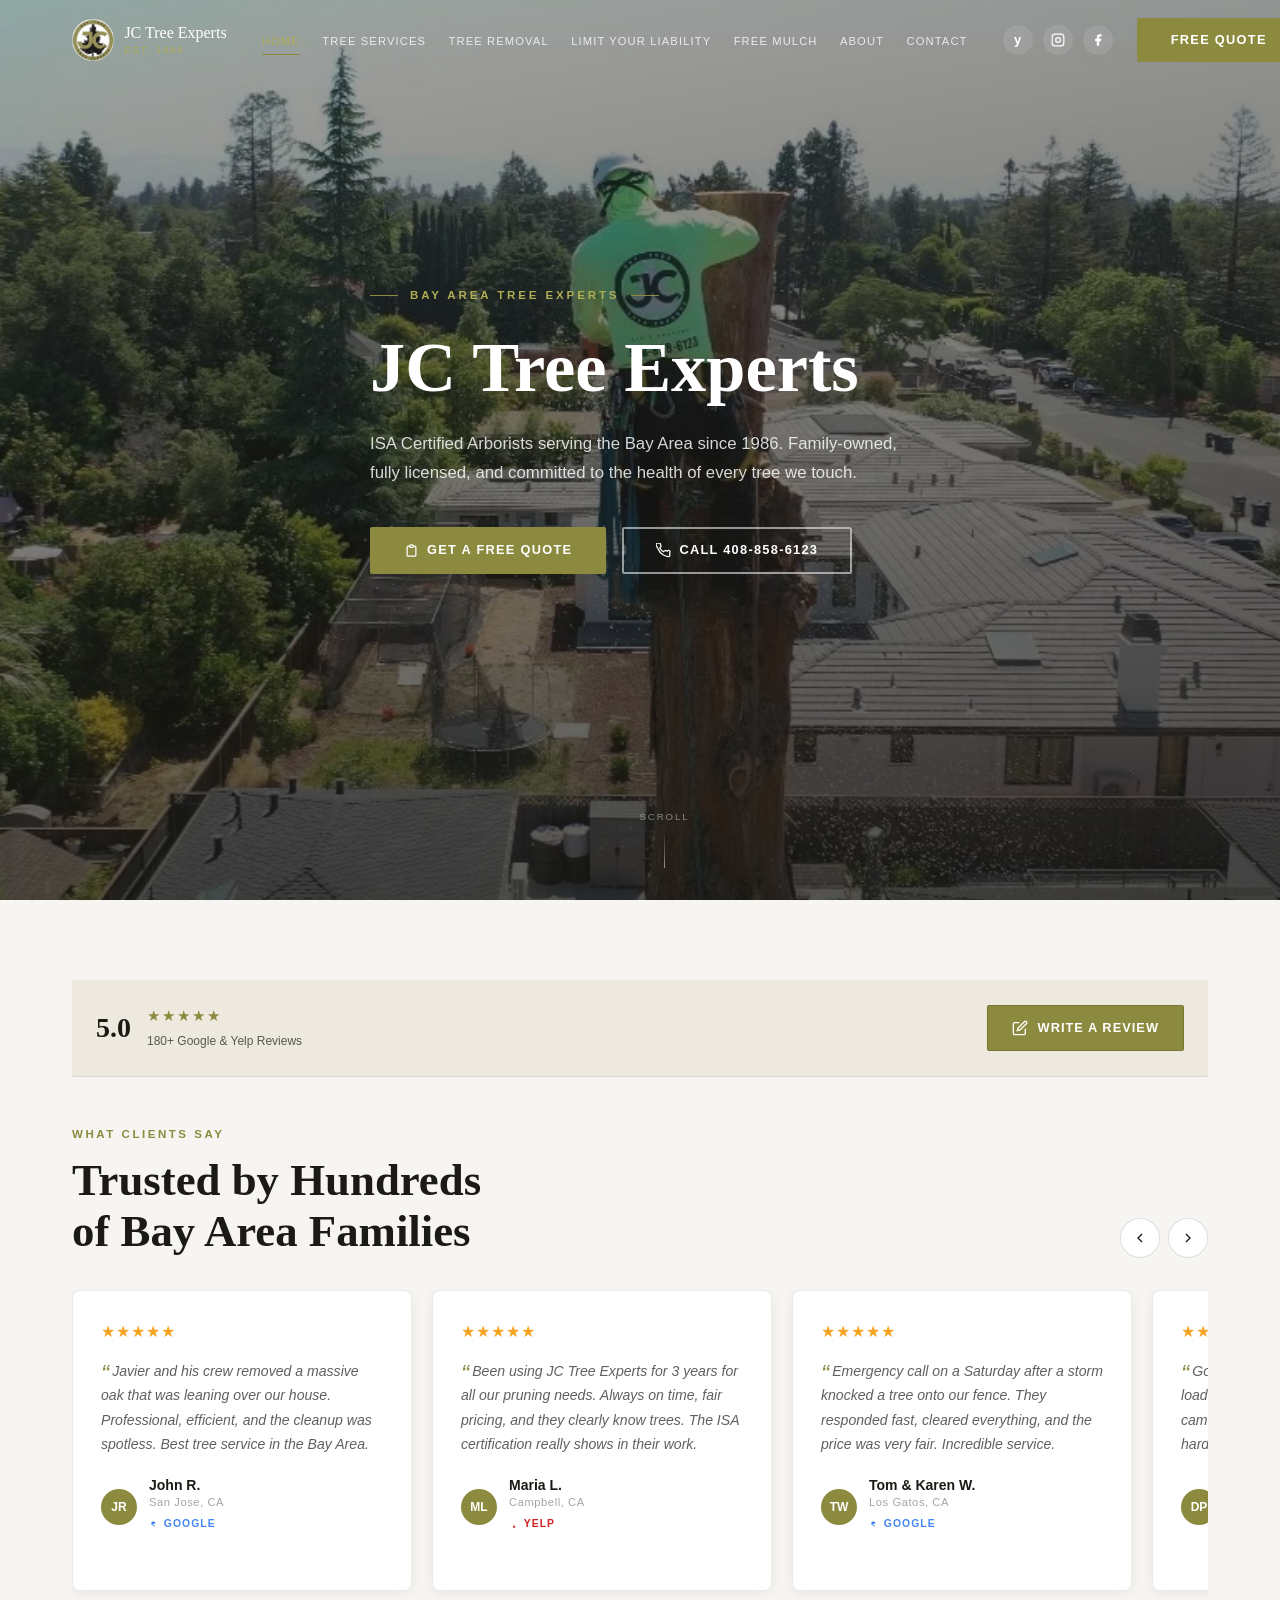
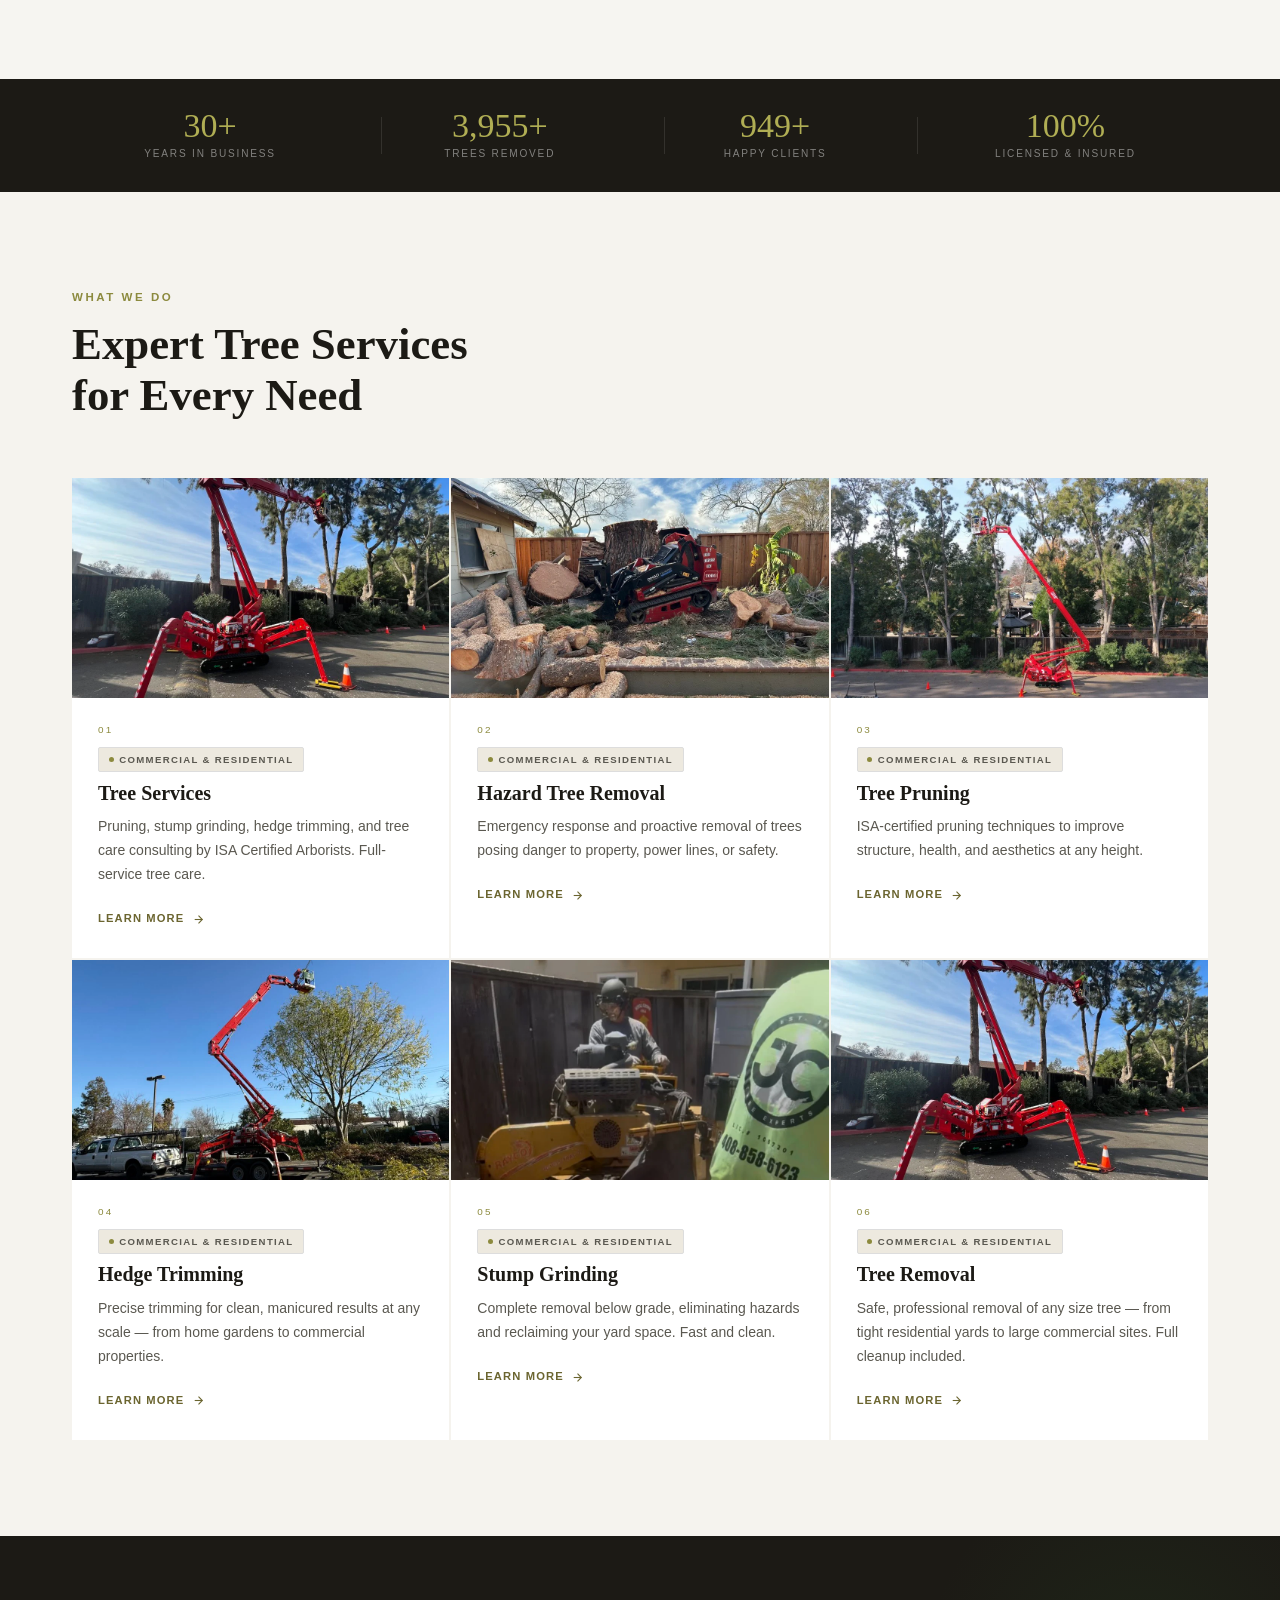
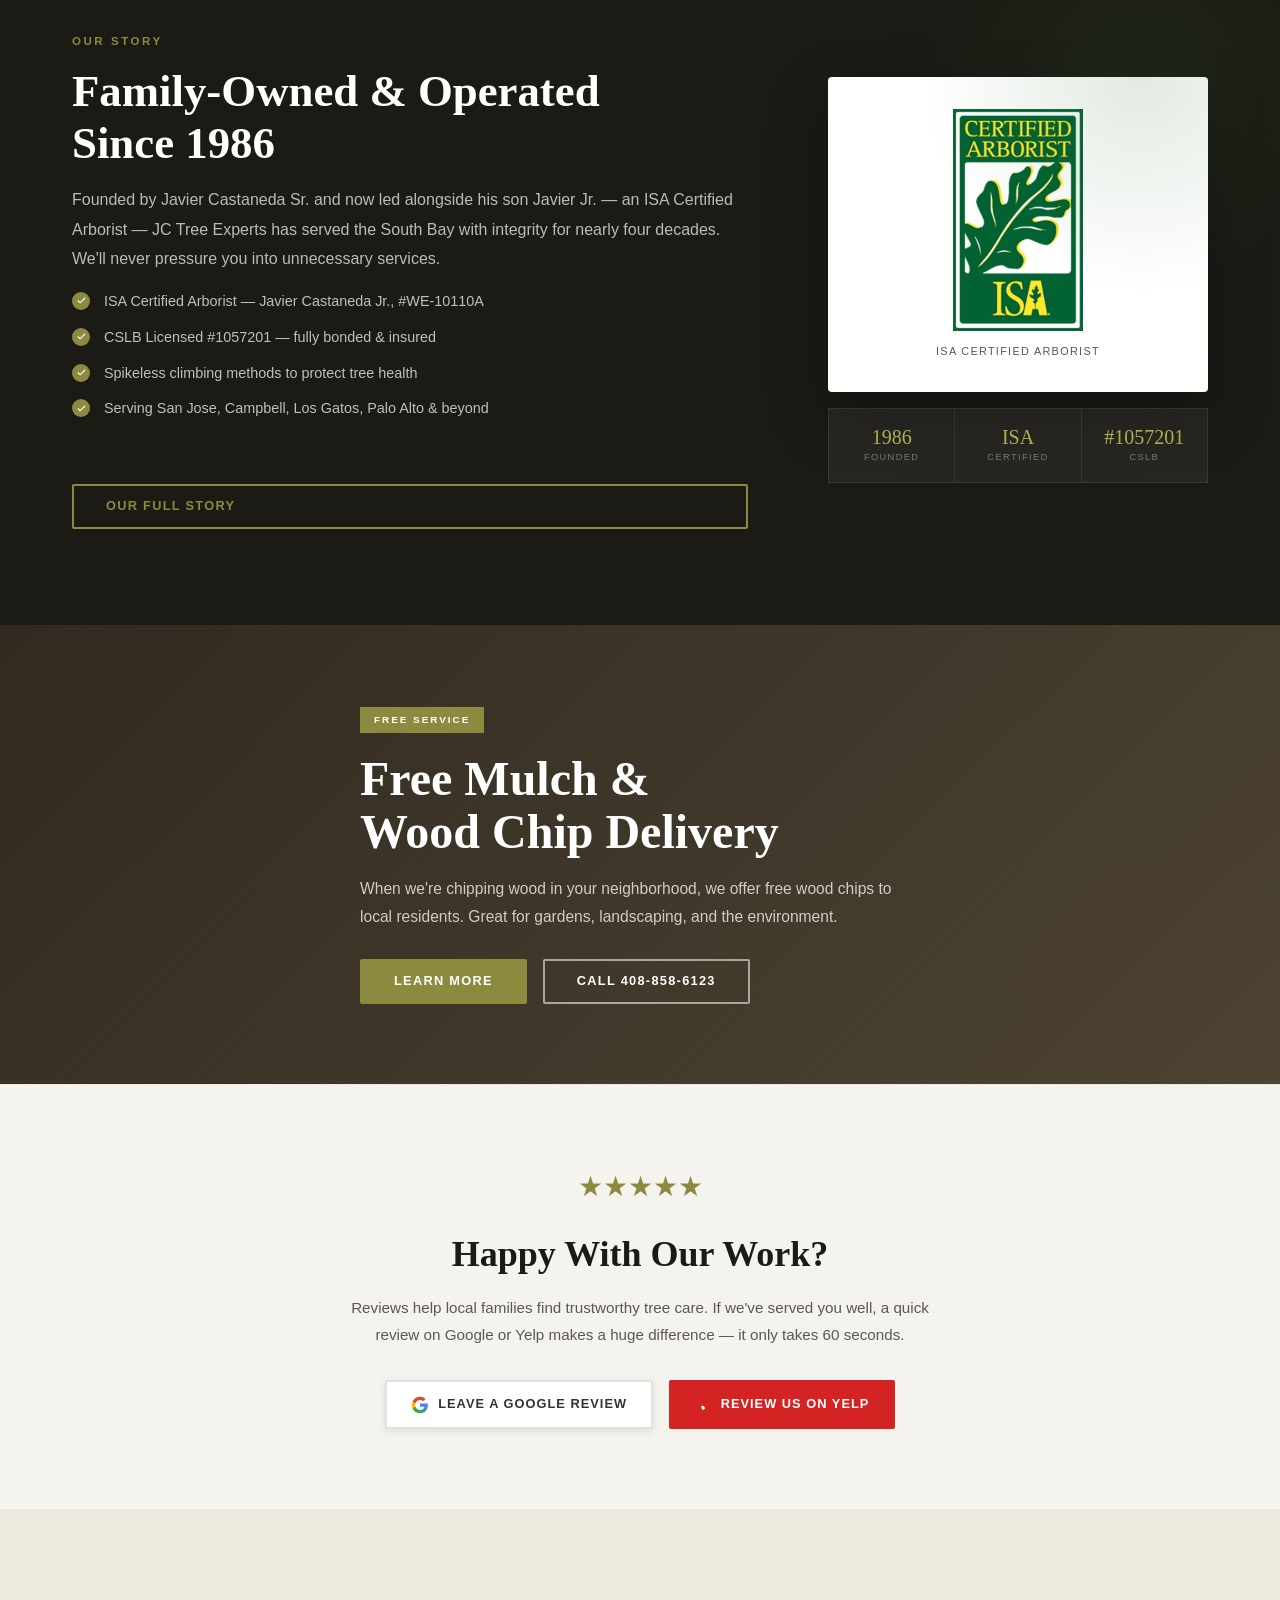
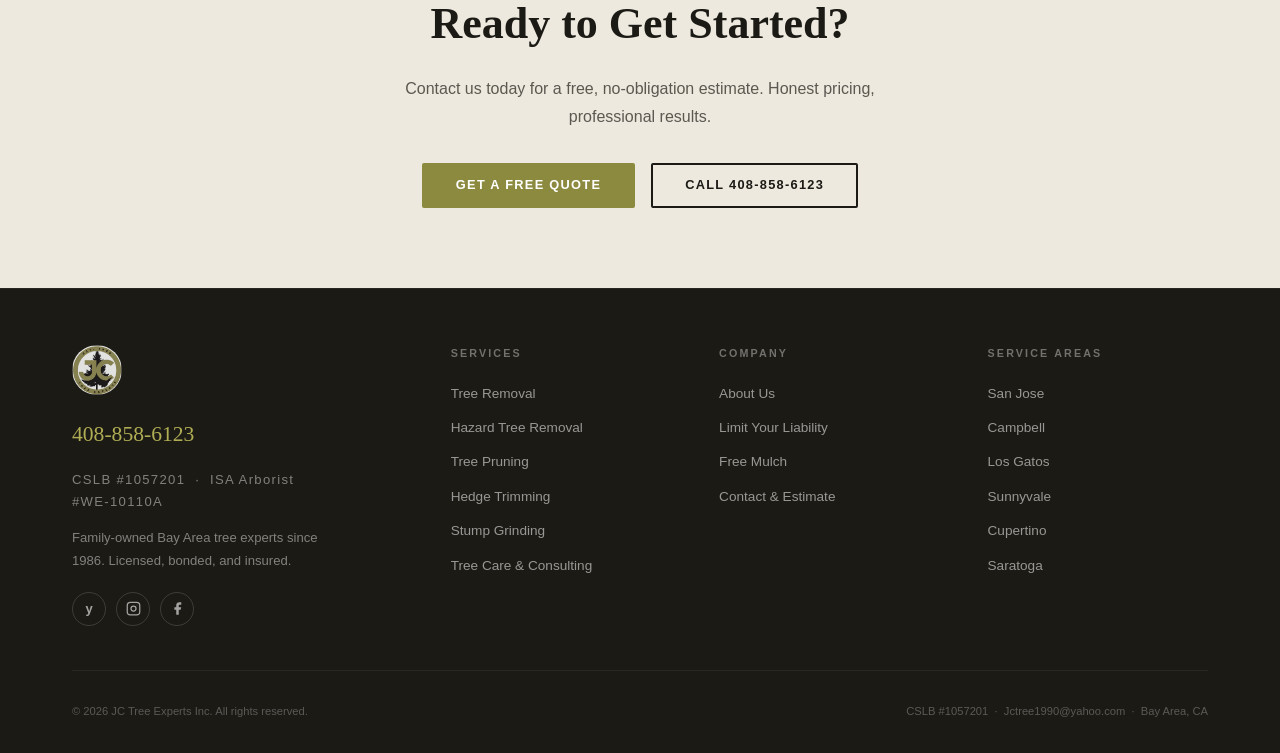
==== commit 6e52bd71: "Redesign reviews section: white cards, rating bar, auto-scroll every 5s - White card design on light" ====
--- a/index.html
+++ b/index.html
@@ -104,11 +104,10 @@
 
 #hero {
   position: relative;
-  min-height: 100vh;
-  display: flex;
-  align-items: flex-start;
-  padding-top: 7.5rem;
-  padding-bottom: 5rem;
+  height: 100vh;
+  min-height: 680px;
+  display: flex;
+  align-items: center;
   overflow: hidden;
 }
 
@@ -703,6 +702,73 @@
   gap: .5rem;
 }
 
+.reviews-rating-bar {
+  display: flex;
+  align-items: center;
+  justify-content: space-between;
+  gap: 2rem;
+  margin-bottom: 3rem;
+  padding: 1.5rem;
+  background: var(--cream2);
+  border-radius: 2px;
+}
+
+.reviews-rating-left {
+  display: flex;
+  align-items: center;
+  gap: 1rem;
+}
+
+.reviews-rating-score {
+  font-family: var(--serif);
+  font-size: 1.75rem;
+  font-weight: 700;
+  color: var(--dark);
+}
+
+.reviews-rating-detail {
+  display: flex;
+  flex-direction: column;
+  gap: .25rem;
+}
+
+.reviews-rating-stars {
+  font-size: .95rem;
+  color: var(--gold);
+}
+
+.reviews-rating-count {
+  font-size: .75rem;
+  color: var(--textm);
+}
+
+.reviews-write-btn {
+  display: inline-flex;
+  align-items: center;
+  gap: .6rem;
+  padding: .75rem 1.5rem;
+  background: var(--gold);
+  color: #fff;
+  font-size: .8rem;
+  font-weight: 700;
+  letter-spacing: .08em;
+  text-transform: uppercase;
+  border-radius: 2px;
+  transition: all .25s;
+  text-decoration: none;
+}
+
+.reviews-write-btn:hover {
+  background: var(--gold-d);
+  transform: translateY(-2px);
+}
+
+.reviews-write-btn svg {
+  width: 16px;
+  height: 16px;
+  flex-shrink: 0;
+}
+
 @media (max-width: 1024px) {
   .about-grid {
     grid-template-columns: 1fr;
@@ -716,6 +782,11 @@
   }
   .mulch-bg {
     background-attachment: scroll;
+  }
+  .reviews-rating-bar {
+    flex-direction: column;
+    align-items: flex-start;
+    gap: 1rem;
   }
 }
 
@@ -731,146 +802,6 @@
   }
 }
 
-.hero-reviews-strip {
-  margin-top: 2.5rem;
-  animation: fadeUp 0.8s 1.2s var(--ease) both;
-}
-
-.hero-rev-panel {
-  background: rgba(10,9,7,.68);
-  backdrop-filter: blur(18px);
-  border: 1px solid rgba(255,255,255,.1);
-  border-top-color: rgba(255,255,255,.18);
-  border-radius: 4px;
-  padding: 1.25rem 1.5rem 1rem;
-}
-
-.hero-rev-viewport {
-  position: relative;
-  min-height: 92px;
-}
-
-.hero-rev-item {
-  position: absolute;
-  inset: 0;
-  display: flex;
-  align-items: center;
-  gap: 1.25rem;
-  opacity: 0;
-  transition: opacity .55s ease;
-  pointer-events: none;
-}
-
-.hero-rev-item.active {
-  opacity: 1;
-  pointer-events: auto;
-}
-
-.hero-rev-avatar {
-  display: flex;
-  align-items: center;
-  justify-content: center;
-  width: 42px;
-  height: 42px;
-  flex-shrink: 0;
-  border-radius: 50%;
-  background: var(--gold);
-  color: var(--dark);
-  font-weight: 700;
-  font-size: .78rem;
-}
-
-.hero-rev-body {
-  flex: 1;
-  min-width: 0;
-}
-
-.hero-rev-stars {
-  margin-bottom: .2rem;
-  color: var(--gold);
-  font-size: .8rem;
-  letter-spacing: .04em;
-}
-
-.hero-rev-text {
-  margin-bottom: .3rem;
-  color: rgba(255,255,255,.88);
-  font-size: .88rem;
-  line-height: 1.5;
-  display: -webkit-box;
-  -webkit-line-clamp: 2;
-  -webkit-box-orient: vertical;
-  overflow: hidden;
-}
-
-.hero-rev-byline {
-  font-size: .73rem;
-  color: rgba(255,255,255,.45);
-}
-
-.hero-rev-byline strong {
-  margin-right: .35rem;
-  color: var(--gold-l);
-  font-weight: 600;
-}
-
-.hero-rev-footer {
-  display: flex;
-  align-items: center;
-  gap: .75rem;
-  margin-top: .75rem;
-  padding-top: .65rem;
-  border-top: 1px solid rgba(255,255,255,.07);
-}
-
-.hero-rev-progress {
-  flex: 1;
-  height: 2px;
-  background: rgba(255,255,255,.1);
-  border-radius: 1px;
-  overflow: hidden;
-}
-
-.hero-rev-bar {
-  width: 0%;
-  height: 100%;
-  background: var(--gold);
-  border-radius: 1px;
-}
-
-.hero-rev-btn {
-  display: flex;
-  align-items: center;
-  justify-content: center;
-  width: 26px;
-  height: 26px;
-  flex-shrink: 0;
-  background: none;
-  border: 1px solid rgba(255,255,255,.15);
-  border-radius: 2px;
-  color: rgba(255,255,255,.55);
-  cursor: pointer;
-  transition: border-color .2s, color .2s;
-}
-
-.hero-rev-btn:hover {
-  border-color: var(--gold);
-  color: var(--gold);
-}
-
-.hero-rev-count {
-  font-size: .7rem;
-  color: rgba(255,255,255,.3);
-  white-space: nowrap;
-}
-@media (max-width: 600px) {
-  .hero-reviews-strip {
-    margin-top: 1.5rem;
-  }
-  .hero-rev-avatar {
-    display: none;
-  }
-}
 </style>
 </head>
 <body>
@@ -933,156 +864,6 @@
         <a href="contact.html" class="btn btn-gold"><svg viewBox="0 0 24 24" fill="none" stroke="currentColor" stroke-width="2"><path d="M9 5H7a2 2 0 00-2 2v12a2 2 0 002 2h10a2 2 0 002-2V7a2 2 0 00-2-2h-2M9 5a2 2 0 002 2h2a2 2 0 002-2M9 5a2 2 0 012-2h2a2 2 0 012 2"/></svg>Get a Free Quote</a>
         <a href="tel:4088586123" class="btn btn-outline"><svg viewBox="0 0 24 24" fill="none" stroke="currentColor" stroke-width="2"><path d="M22 16.92v3a2 2 0 01-2.18 2 19.79 19.79 0 01-8.63-3.07A19.5 19.5 0 013.07 8.81 19.79 19.79 0 010 2.19 2 2 0 012.1 0h3a2 2 0 012 1.72 12.84 12.84 0 00.7 2.81 2 2 0 01-.45 2.11L6.09 7.91a16 16 0 006 6l1.27-1.27a2 2 0 012.11-.45 12.84 12.84 0 002.81.7A2 2 0 0122 14.92z"/></svg>Call 408-858-6123</a>
       </div>
-      <div class="hero-reviews-strip">
-    <div class="hero-rev-panel">
-      <div class="hero-rev-viewport" id="heroRevViewport">
-
-        <div class="hero-rev-item active">
-          <div class="hero-rev-avatar">JR</div>
-          <div class="hero-rev-body">
-            <div class="hero-rev-stars">★★★★★</div>
-            <p class="hero-rev-text">Javier and his crew removed a massive oak leaning over our house. Professional, efficient, and the cleanup was spotless. Best tree service in the Bay Area.</p>
-            <div class="hero-rev-byline"><strong>John R.</strong> San Jose, CA &nbsp;·&nbsp; Google</div>
-          </div>
-        </div>
-
-        <div class="hero-rev-item">
-          <div class="hero-rev-avatar">ML</div>
-          <div class="hero-rev-body">
-            <div class="hero-rev-stars">★★★★★</div>
-            <p class="hero-rev-text">Been using JC Tree Experts for 3 years. Always on time, fair pricing, and they clearly know trees. The ISA certification really shows in their work.</p>
-            <div class="hero-rev-byline"><strong>Maria L.</strong> Campbell, CA &nbsp;·&nbsp; Yelp</div>
-          </div>
-        </div>
-
-        <div class="hero-rev-item">
-          <div class="hero-rev-avatar">TW</div>
-          <div class="hero-rev-body">
-            <div class="hero-rev-stars">★★★★★</div>
-            <p class="hero-rev-text">Emergency call on a Saturday after a storm knocked a tree onto our fence. They responded fast, cleared everything, and the price was very fair. Incredible service.</p>
-            <div class="hero-rev-byline"><strong>Tom &amp; Karen W.</strong> Los Gatos, CA &nbsp;·&nbsp; Google</div>
-          </div>
-        </div>
-
-        <div class="hero-rev-item">
-          <div class="hero-rev-avatar">SK</div>
-          <div class="hero-rev-body">
-            <div class="hero-rev-stars">★★★★★</div>
-            <p class="hero-rev-text">Javier Jr. came out and was incredibly honest — told us which trees needed work and which were fine. No upselling at all. That kind of integrity is rare.</p>
-            <div class="hero-rev-byline"><strong>Sandra K.</strong> Sunnyvale, CA &nbsp;·&nbsp; Google</div>
-          </div>
-        </div>
-
-        <div class="hero-rev-item">
-          <div class="hero-rev-avatar">DP</div>
-          <div class="hero-rev-body">
-            <div class="hero-rev-stars">★★★★★</div>
-            <p class="hero-rev-text">Got free mulch delivery — a whole truck load for our garden beds. And then they came back for our tree removal. Honest, hardworking people. Highly recommend.</p>
-            <div class="hero-rev-byline"><strong>David P.</strong> Cupertino, CA &nbsp;·&nbsp; Yelp</div>
-          </div>
-        </div>
-
-        <div class="hero-rev-item">
-          <div class="hero-rev-avatar">RG</div>
-          <div class="hero-rev-body">
-            <div class="hero-rev-stars">★★★★★</div>
-            <p class="hero-rev-text">Javier's team trimmed our massive redwood and cleaned up every last branch. Polite, fast, and left our yard looking better than before. Definitely calling them again.</p>
-            <div class="hero-rev-byline"><strong>Rachel G.</strong> Saratoga, CA &nbsp;·&nbsp; Google</div>
-          </div>
-        </div>
-
-        <div class="hero-rev-item">
-          <div class="hero-rev-avatar">KR</div>
-          <div class="hero-rev-body">
-            <div class="hero-rev-stars">★★★★★</div>
-            <p class="hero-rev-text">Called JC Tree Experts after another company quoted me triple the price. Javier came out, gave me an honest number, and the job was perfect. Don't bother calling anyone else.</p>
-            <div class="hero-rev-byline"><strong>Kevin R.</strong> Campbell, CA &nbsp;·&nbsp; Google</div>
-          </div>
-        </div>
-
-        <div class="hero-rev-item">
-          <div class="hero-rev-avatar">GN</div>
-          <div class="hero-rev-body">
-            <div class="hero-rev-stars">★★★★★</div>
-            <p class="hero-rev-text">Javier and his son worked non-stop all day removing a complicated tree near our pool and left the yard spotless. Could not have asked for a better team.</p>
-            <div class="hero-rev-byline"><strong>Greg N.</strong> Sunnyvale, CA &nbsp;·&nbsp; Google</div>
-          </div>
-        </div>
-
-        <div class="hero-rev-item">
-          <div class="hero-rev-avatar">PD</div>
-          <div class="hero-rev-body">
-            <div class="hero-rev-stars">★★★★★</div>
-            <p class="hero-rev-text">JC Tree Experts is by far the most knowledgeable company I've hired. Javier Sr. knew exactly what was wrong with our oak and how to save it. Outstanding.</p>
-            <div class="hero-rev-byline"><strong>Paul D.</strong> Willow Glen, CA &nbsp;·&nbsp; Google</div>
-          </div>
-        </div>
-
-        <div class="hero-rev-item">
-          <div class="hero-rev-avatar">AR</div>
-          <div class="hero-rev-body">
-            <div class="hero-rev-stars">★★★★★</div>
-            <p class="hero-rev-text">A branch cracked during a windstorm and was hanging over our car. JC Tree Experts came out within hours and solved it safely. Truly emergency-ready.</p>
-            <div class="hero-rev-byline"><strong>Alex R.</strong> Mountain View, CA &nbsp;·&nbsp; Google</div>
-          </div>
-        </div>
-
-        <div class="hero-rev-item">
-          <div class="hero-rev-avatar">OB</div>
-          <div class="hero-rev-body">
-            <div class="hero-rev-stars">★★★★★</div>
-            <p class="hero-rev-text">Javier has been taking care of our trees for six years now. Every visit is consistent — professional, thorough, and reasonably priced. He's part of the family at this point.</p>
-            <div class="hero-rev-byline"><strong>Oscar B.</strong> Willow Glen, CA &nbsp;·&nbsp; Google</div>
-          </div>
-        </div>
-
-        <div class="hero-rev-item">
-          <div class="hero-rev-avatar">RH</div>
-          <div class="hero-rev-body">
-            <div class="hero-rev-stars">★★★★★</div>
-            <p class="hero-rev-text">Fastest response time I've ever seen from a tree service. Called at 8am, crew was here by 10am. Huge palm removed and cleaned up by noon. Absolutely incredible.</p>
-            <div class="hero-rev-byline"><strong>Roberto H.</strong> East San Jose, CA &nbsp;·&nbsp; Google</div>
-          </div>
-        </div>
-
-        <div class="hero-rev-item">
-          <div class="hero-rev-avatar">IR</div>
-          <div class="hero-rev-body">
-            <div class="hero-rev-stars">★★★★★</div>
-            <p class="hero-rev-text">I called five companies. JC Tree Experts was the only one that came out to inspect before quoting. That level of professionalism told me everything. Hired them on the spot.</p>
-            <div class="hero-rev-byline"><strong>Isabel R.</strong> Cupertino, CA &nbsp;·&nbsp; Google</div>
-          </div>
-        </div>
-
-        <div class="hero-rev-item">
-          <div class="hero-rev-avatar">FC</div>
-          <div class="hero-rev-body">
-            <div class="hero-rev-stars">★★★★★</div>
-            <p class="hero-rev-text">Their crew pruned our entire orchard — apples, plums, pears — and the difference in the harvest this year was unbelievable. These guys truly know fruit trees.</p>
-            <div class="hero-rev-byline"><strong>Frank C.</strong> Gilroy, CA &nbsp;·&nbsp; Google</div>
-          </div>
-        </div>
-
-        <div class="hero-rev-item">
-          <div class="hero-rev-avatar">CM</div>
-          <div class="hero-rev-body">
-            <div class="hero-rev-stars">★★★★★</div>
-            <p class="hero-rev-text">I'm a landscaper and I refer all my clients to JC Tree Experts when the job is beyond my scope. Every single one has come back thanking me. That says everything.</p>
-            <div class="hero-rev-byline"><strong>Carlos M.</strong> San Jose, CA &nbsp;·&nbsp; Yelp</div>
-          </div>
-        </div>
-
-      </div>
-      <div class="hero-rev-footer">
-        <button class="hero-rev-btn" id="heroRevPrev" aria-label="Previous review">
-          <svg viewBox="0 0 24 24" fill="none" stroke="currentColor" stroke-width="2.5" width="11" height="11"><polyline points="15 18 9 12 15 6"/></svg>
-        </button>
-        <div class="hero-rev-progress"><div class="hero-rev-bar" id="heroRevBar"></div></div>
-        <button class="hero-rev-btn" id="heroRevNext" aria-label="Next review">
-          <svg viewBox="0 0 24 24" fill="none" stroke="currentColor" stroke-width="2.5" width="11" height="11"><polyline points="9 18 15 12 9 6"/></svg>
-        </button>
-        <span class="hero-rev-count" id="heroRevCount">1 / 15</span>
-      </div>
     </div>
   </div>
 
@@ -1093,10 +874,23 @@
 
 <section id="reviews">
   <div class="wrap">
+    <div class="reviews-rating-bar">
+      <div class="reviews-rating-left">
+        <div class="reviews-rating-score">5.0</div>
+        <div class="reviews-rating-detail">
+          <div class="reviews-rating-stars">★★★★★</div>
+          <div class="reviews-rating-count">180+ Google &amp; Yelp Reviews</div>
+        </div>
+      </div>
+      <a class="reviews-write-btn" href="https://www.google.com/maps/place/?q=place_id:ChIJXwSa_1AtjoARbuw0krxmwlQ" target="_blank" rel="noopener">
+        <svg viewBox="0 0 24 24" fill="none" stroke="currentColor" stroke-width="2"><path d="M11 4H4a2 2 0 00-2 2v14a2 2 0 002 2h14a2 2 0 002-2v-7"/><path d="M18.5 2.5a2.121 2.121 0 013 3L12 15l-4 1 1-4 9.5-9.5z"/></svg>
+        Write a Review
+      </a>
+    </div>
     <div class="reviews-header">
       <div>
         <p class="sec-label sec-label-gold">What Clients Say</p>
-        <h2 class="sec-h2-light">Trusted by Hundreds<br>of Bay Area Families</h2>
+        <h2 class="sec-h2" style="color:var(--dark)">Trusted by Hundreds<br>of Bay Area Families</h2>
       </div>
       <div class="reviews-controls">
         <button class="review-btn" id="revPrev"><svg viewBox="0 0 24 24" fill="none" stroke="currentColor" stroke-width="2"><polyline points="15 18 9 12 15 6"/></svg></button>
--- a/styles.css
+++ b/styles.css
@@ -114,27 +114,36 @@
 .ft-bottom a:hover{color:var(--gold-l)}
 
 /* ── REVIEWS ── */
-#reviews{padding:6rem 0;background:var(--dark);overflow:hidden}
-.reviews-track-wrap{position:relative;margin-top:3rem}
-.reviews-track{display:flex;gap:1.5rem;overflow-x:auto;scroll-snap-type:x mandatory;scrollbar-width:none;-ms-overflow-style:none;padding-bottom:.5rem;cursor:grab}
+#reviews{padding:5rem 0;background:#f6f5f1;overflow:hidden}
+.reviews-rating-bar{display:flex;align-items:center;justify-content:space-between;flex-wrap:wrap;gap:1rem;margin-bottom:2.5rem;padding-bottom:2rem;border-bottom:1px solid rgba(0,0,0,.08)}
+.reviews-rating-left{display:flex;align-items:center;gap:1.25rem}
+.reviews-rating-score{font-family:var(--serif);font-size:3rem;font-weight:700;color:var(--dark);line-height:1}
+.reviews-rating-detail{display:flex;flex-direction:column;gap:.3rem}
+.reviews-rating-stars{color:#f5a320;font-size:1.1rem;letter-spacing:2px}
+.reviews-rating-count{font-size:.8rem;color:var(--textm)}
+.reviews-write-btn{display:inline-flex;align-items:center;gap:.5rem;background:#fff;border:1px solid rgba(0,0,0,.15);border-radius:4px;padding:.6rem 1.25rem;font-size:.82rem;font-weight:600;color:var(--dark);text-decoration:none;transition:border-color .2s,box-shadow .2s;white-space:nowrap}
+.reviews-write-btn:hover{border-color:var(--gold);box-shadow:0 2px 8px rgba(0,0,0,.1)}
+.reviews-write-btn svg{width:16px;height:16px}
+.reviews-track-wrap{position:relative;margin-top:0}
+.reviews-track{display:flex;gap:1.25rem;overflow-x:auto;scroll-snap-type:x mandatory;scrollbar-width:none;-ms-overflow-style:none;padding-bottom:.5rem}
 .reviews-track::-webkit-scrollbar{display:none}
-.reviews-track.grabbing{cursor:grabbing}
-.review-card{flex:0 0 340px;background:rgba(255,255,255,.05);border:1px solid rgba(255,255,255,.08);border-radius:4px;padding:2rem;scroll-snap-align:start;transition:transform .3s var(--ease),box-shadow .3s var(--ease)}
-.review-card:hover{transform:translateY(-4px);box-shadow:0 16px 40px rgba(0,0,0,.3)}
-.review-source{display:inline-flex;align-items:center;gap:.3rem;font-size:.65rem;font-weight:600;letter-spacing:.1em;text-transform:uppercase;margin-top:.3rem;cursor:pointer;transition:opacity .2s}
+.review-card{flex:0 0 340px;background:#fff;border:1px solid rgba(0,0,0,.08);border-radius:8px;padding:1.75rem;scroll-snap-align:start;transition:transform .3s var(--ease),box-shadow .3s var(--ease);box-shadow:0 2px 12px rgba(0,0,0,.06)}
+.review-card:hover{transform:translateY(-4px);box-shadow:0 12px 32px rgba(0,0,0,.12)}
+.review-card-top{display:flex;align-items:flex-start;justify-content:space-between;margin-bottom:.75rem}
+.review-source{display:inline-flex;align-items:center;gap:.3rem;font-size:.65rem;font-weight:600;letter-spacing:.1em;text-transform:uppercase;cursor:pointer;transition:opacity .2s}
 .review-source:hover{opacity:.75}
-.review-stars{display:flex;gap:3px;margin-bottom:1rem;color:var(--gold-l);font-size:1rem;letter-spacing:1px}
-.review-text{font-size:.9rem;color:rgba(255,255,255,.75);line-height:1.75;margin-bottom:1.25rem;font-style:italic}
+.review-stars{display:flex;gap:2px;margin-bottom:.875rem;color:#f5a320;font-size:1rem;letter-spacing:1px}
+.review-text{font-size:.88rem;color:rgba(30,28,24,.7);line-height:1.75;margin-bottom:1.25rem;font-style:italic}
 .review-text::before{content:'\201C';font-size:1.5rem;color:var(--gold);line-height:0;vertical-align:-.25em;margin-right:.2rem}
 .review-author{display:flex;align-items:center;gap:.75rem}
 .review-initials{width:36px;height:36px;border-radius:50%;background:var(--gold);display:flex;align-items:center;justify-content:center;font-size:.75rem;font-weight:700;color:#fff;flex-shrink:0}
-.review-name{font-size:.875rem;font-weight:600;color:#fff;line-height:1.2}
-.review-meta{font-size:.7rem;color:rgba(255,255,255,.4);letter-spacing:.05em}
+.review-name{font-size:.875rem;font-weight:600;color:var(--dark);line-height:1.2}
+.review-meta{font-size:.7rem;color:rgba(30,28,24,.4);letter-spacing:.05em}
 .review-source.yelp{color:#d32323}
 .review-source.google{color:#4285f4}
-.review-nav{display:flex;gap:.75rem;margin-top:1.75rem}
-.review-btn{width:40px;height:40px;border-radius:50%;background:rgba(255,255,255,.08);border:1px solid rgba(255,255,255,.12);color:#fff;display:flex;align-items:center;justify-content:center;cursor:pointer;transition:all .2s}
-.review-btn:hover{background:var(--gold);border-color:var(--gold)}
+.reviews-controls{display:flex;gap:.75rem;margin-top:2rem}
+.review-btn{width:40px;height:40px;border-radius:50%;background:#fff;border:1px solid rgba(0,0,0,.12);color:var(--dark);display:flex;align-items:center;justify-content:center;cursor:pointer;transition:all .2s}
+.review-btn:hover{background:var(--gold);border-color:var(--gold);color:#fff}
 .review-btn svg{width:16px;height:16px}
 
 /* ── CONTENT PROSE ── */
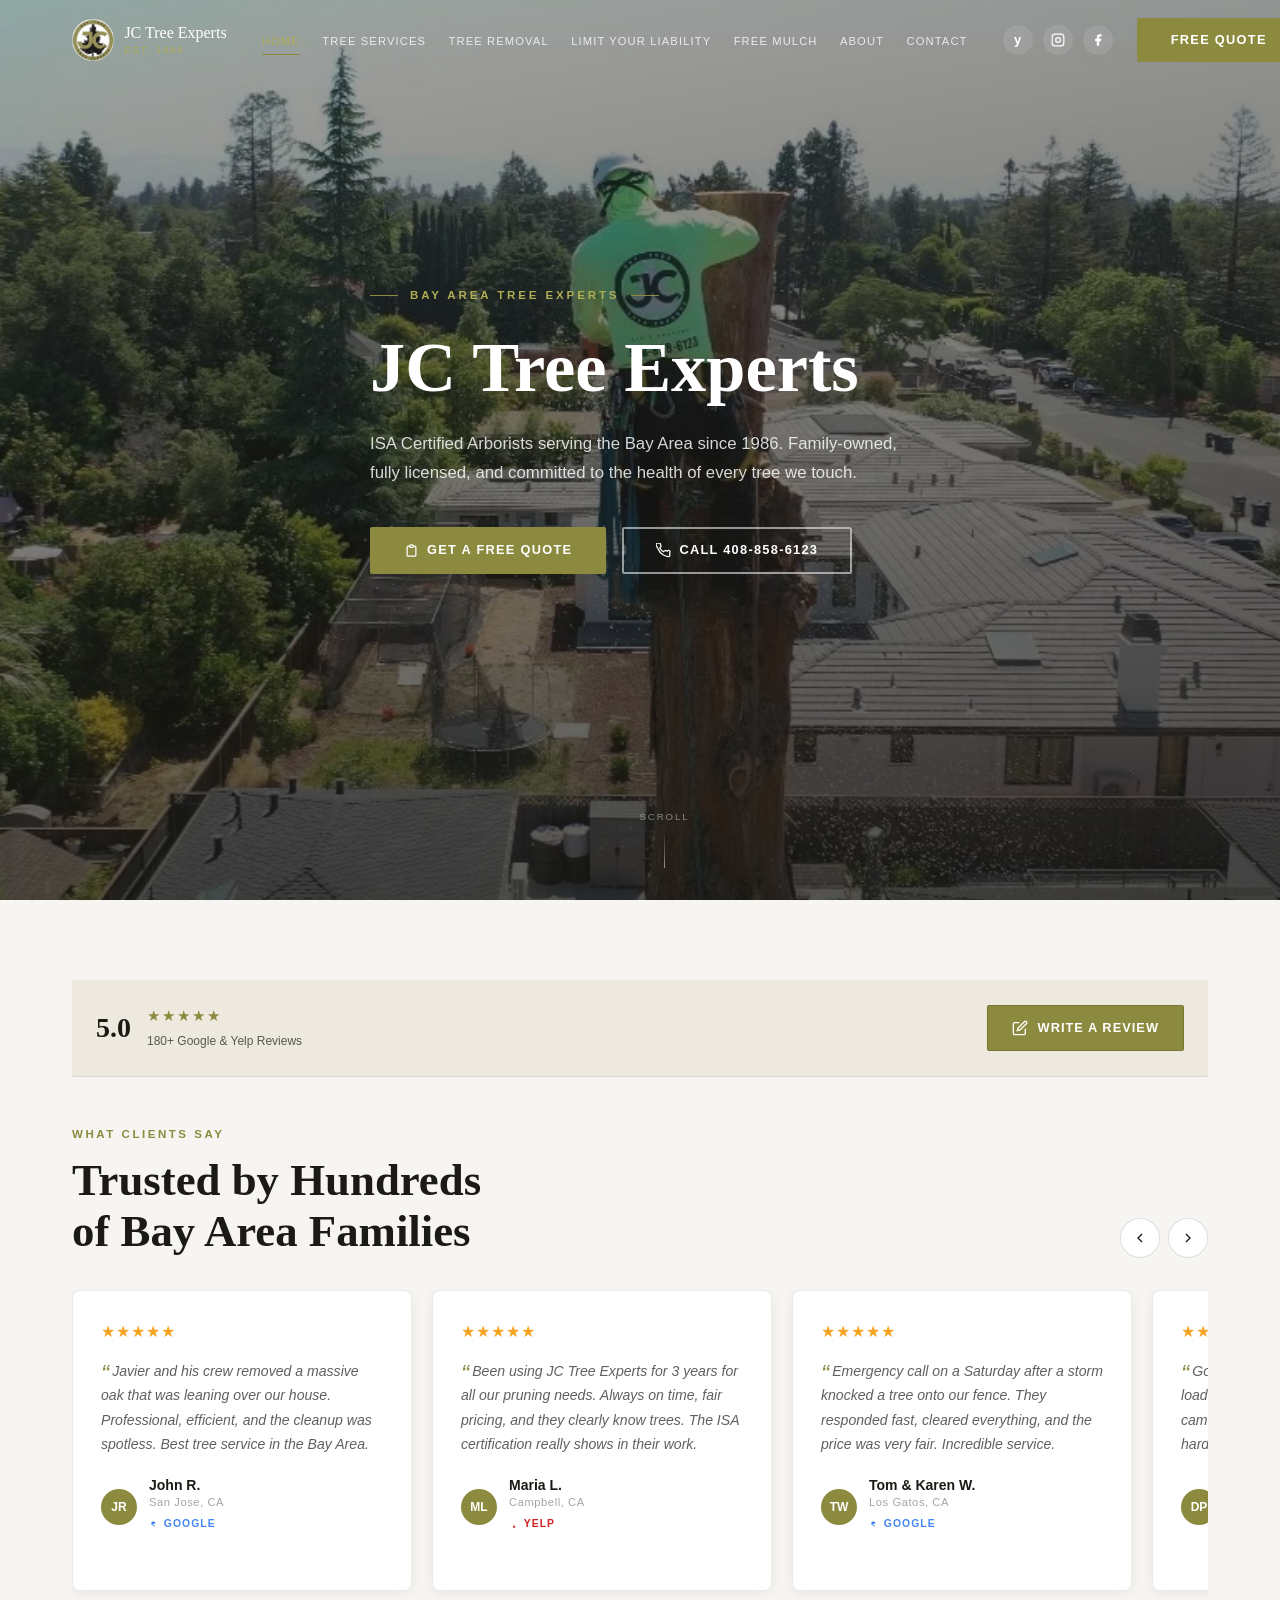
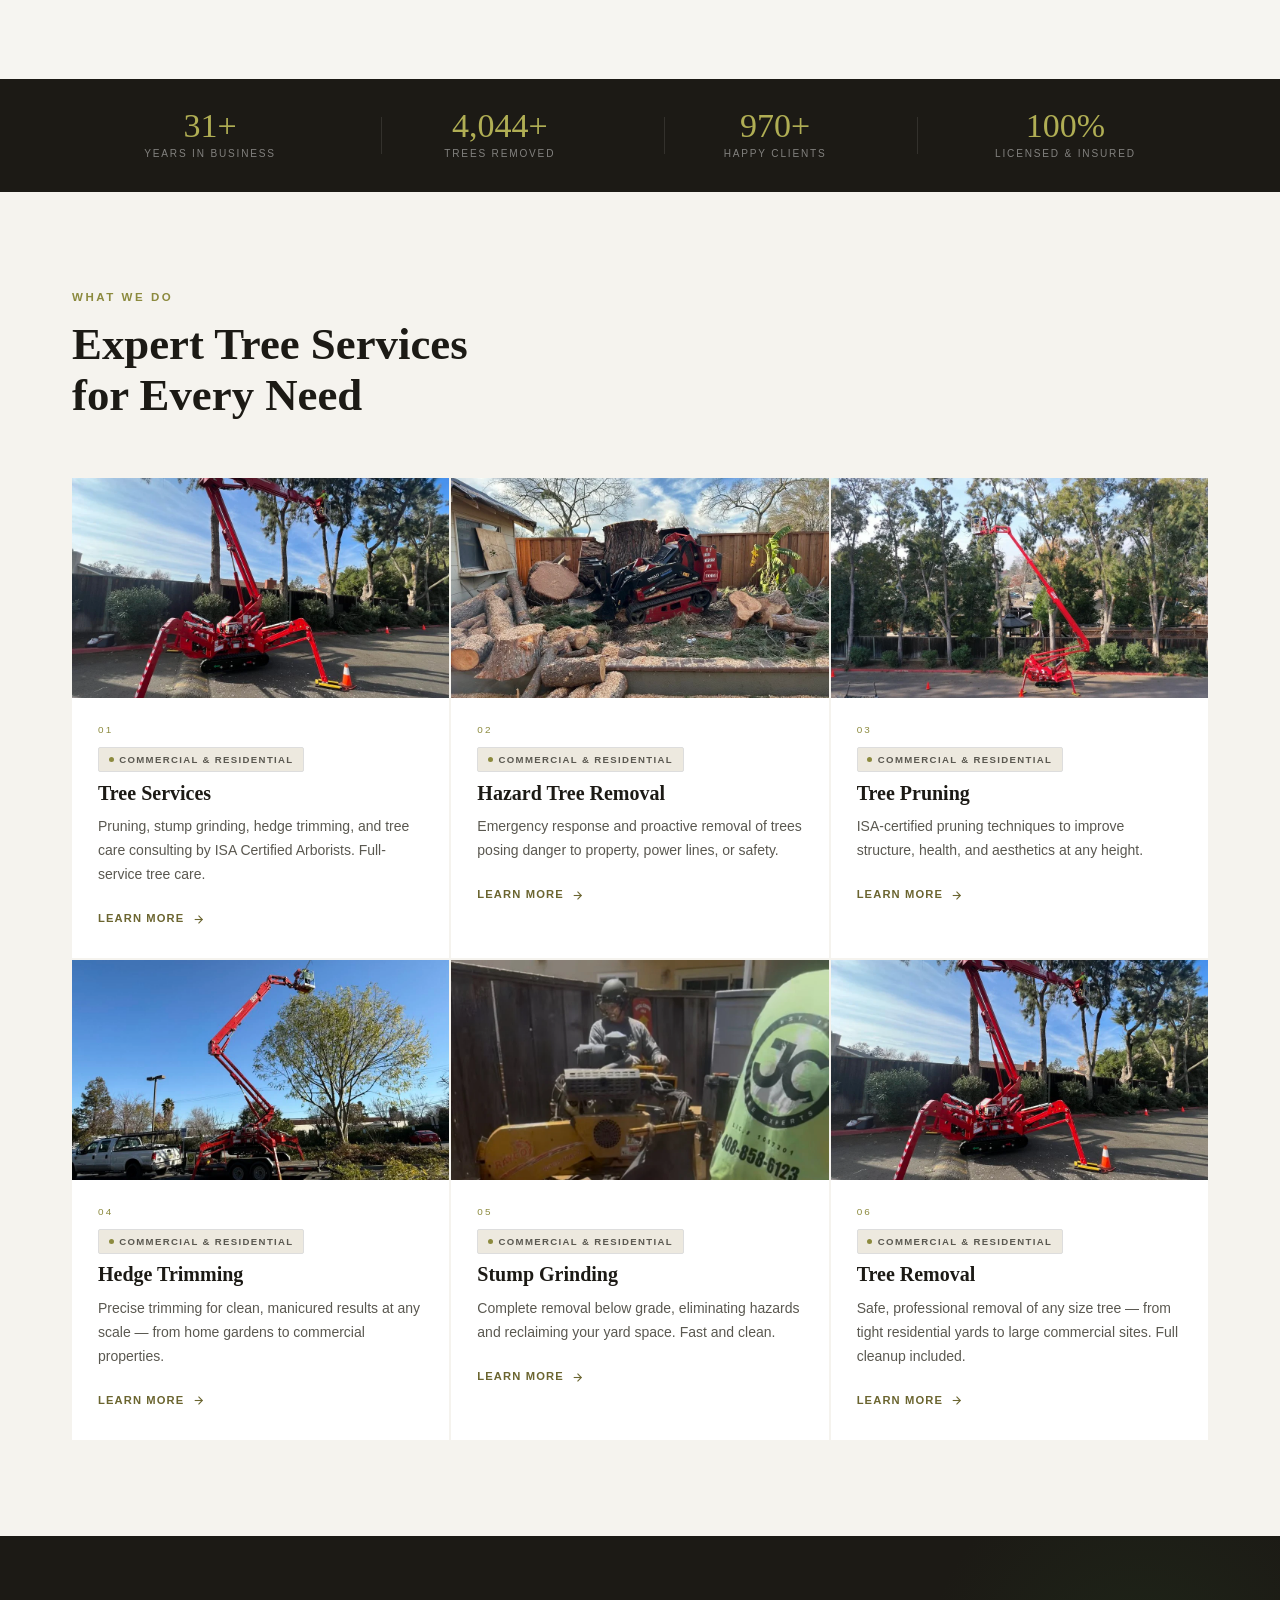
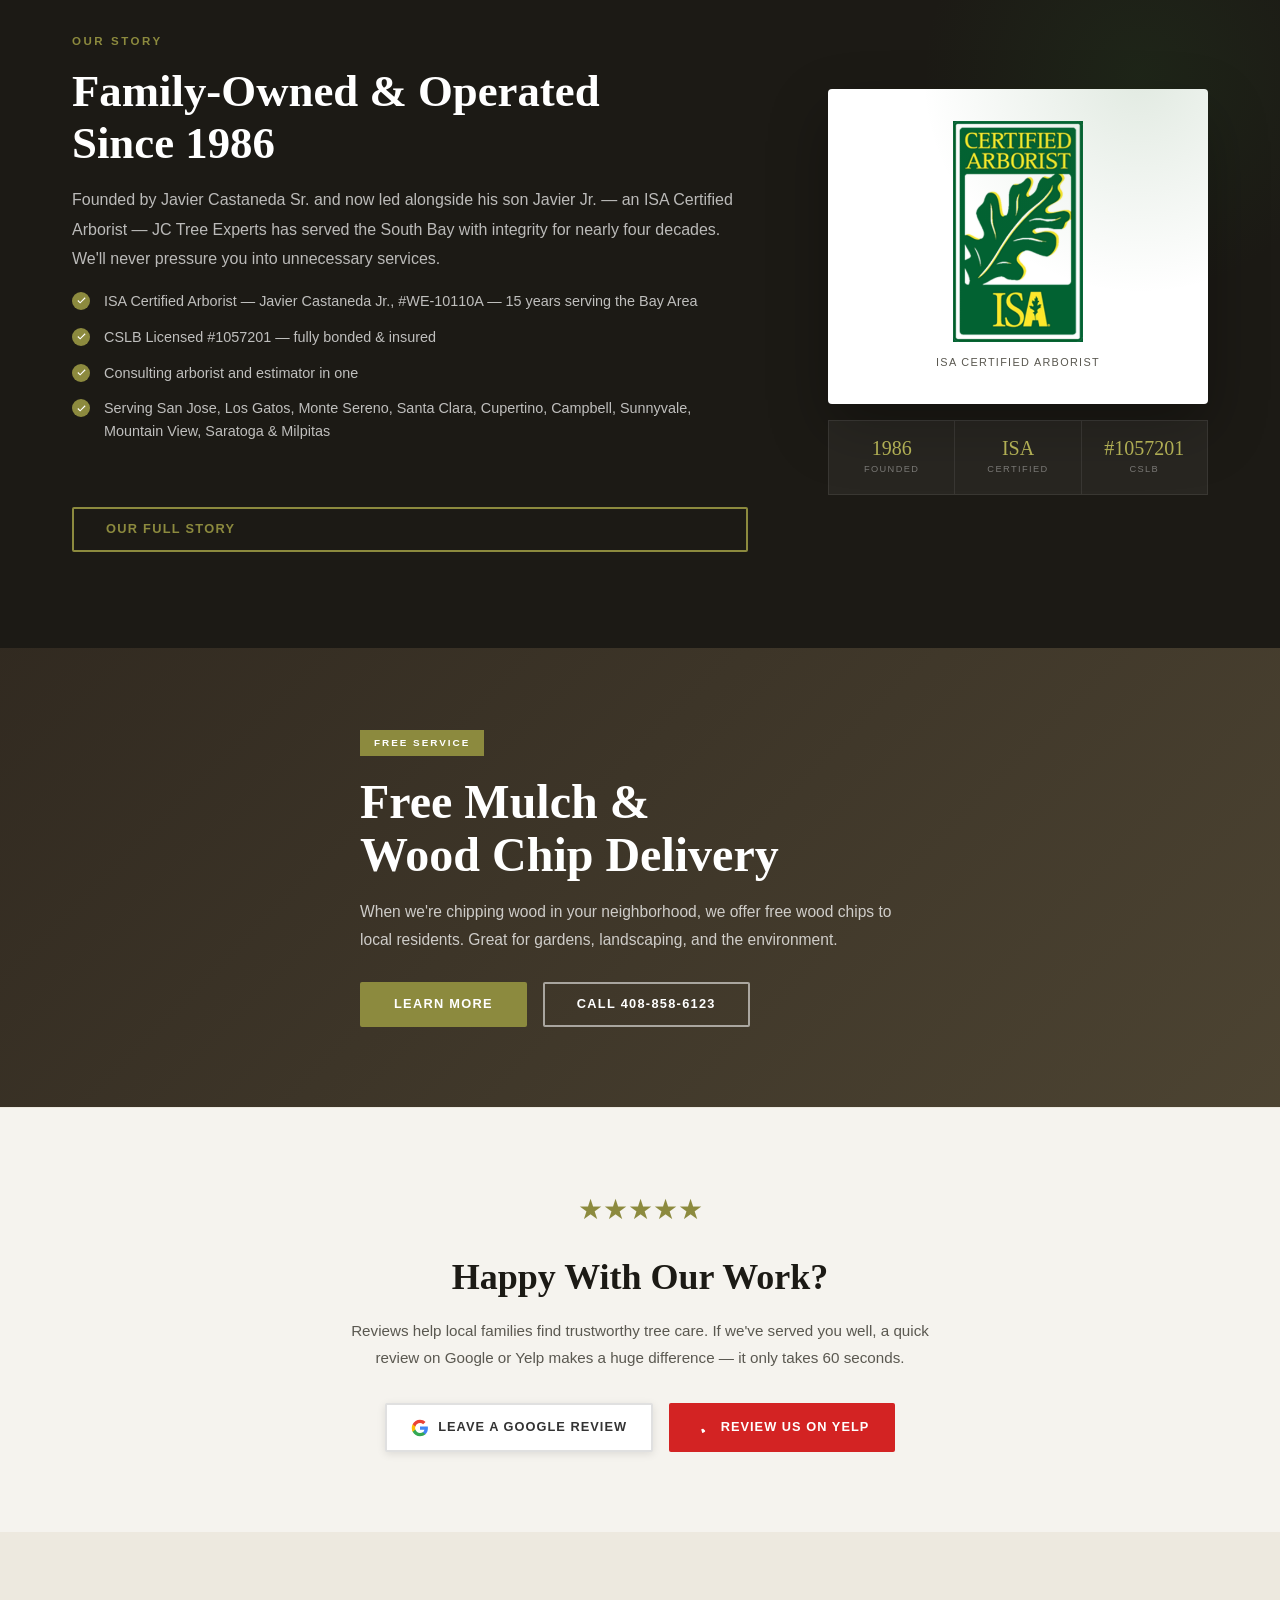
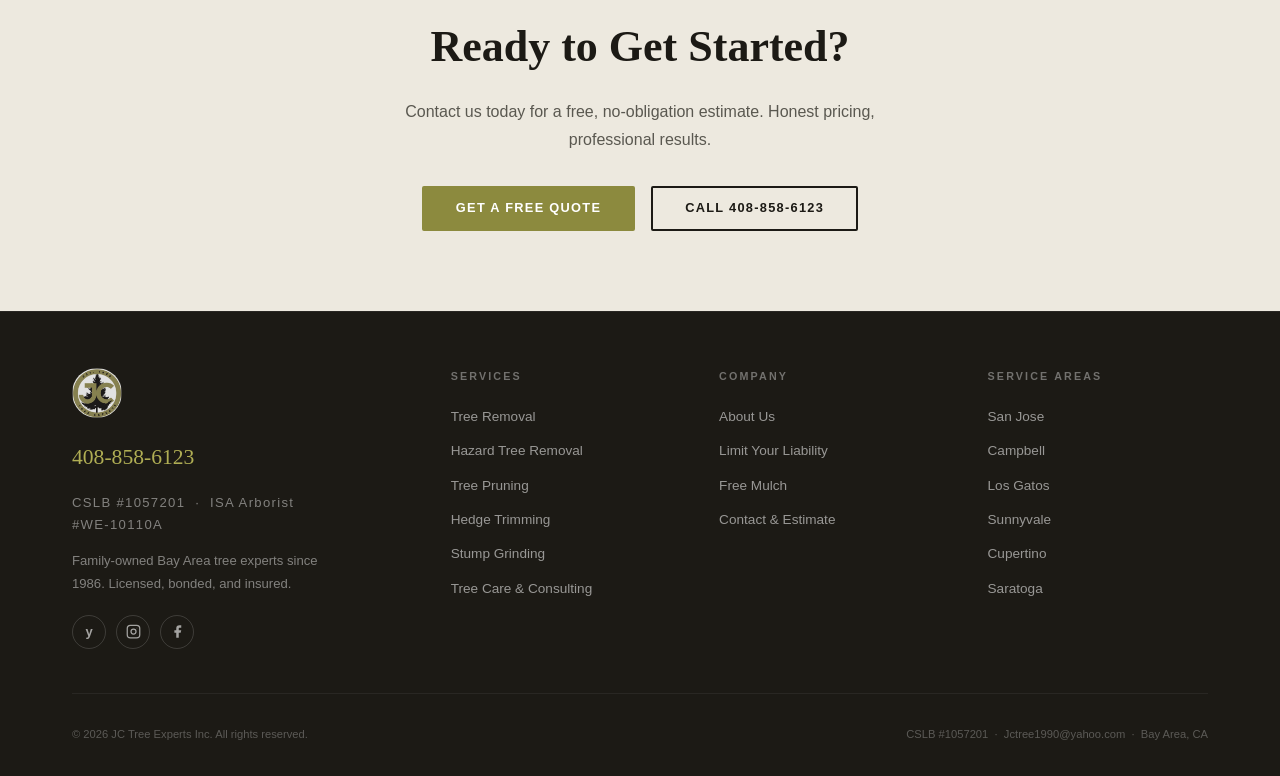
==== commit 2ca5ae24: "Update about-teaser credentials and service area - ISA Certified line: added 15 years serving the Ba" ====
--- a/index.html
+++ b/index.html
@@ -1424,10 +1424,10 @@
         <h2 class="sec-h2-light about-title">Family-Owned &amp; Operated<br>Since 1986</h2>
         <p class="about-text">Founded by Javier Castaneda Sr. and now led alongside his son Javier Jr. — an ISA Certified Arborist — JC Tree Experts has served the South Bay with integrity for nearly four decades. We'll never pressure you into unnecessary services.</p>
         <ul class="about-pts">
-          <li>ISA Certified Arborist — Javier Castaneda Jr., #WE-10110A</li>
+          <li>ISA Certified Arborist — Javier Castaneda Jr., #WE-10110A — 15 years serving the Bay Area</li>
           <li>CSLB Licensed #1057201 — fully bonded &amp; insured</li>
-          <li>Spikeless climbing methods to protect tree health</li>
-          <li>Serving San Jose, Campbell, Los Gatos, Palo Alto &amp; beyond</li>
+          <li>Consulting arborist and estimator in one</li>
+          <li>Serving San Jose, Los Gatos, Monte Sereno, Santa Clara, Cupertino, Campbell, Sunnyvale, Mountain View, Saratoga &amp; Milpitas</li>
         </ul>
         <a href="about.html" class="btn btn-ghost-gold about-cta">Our Full Story</a>
       </div>
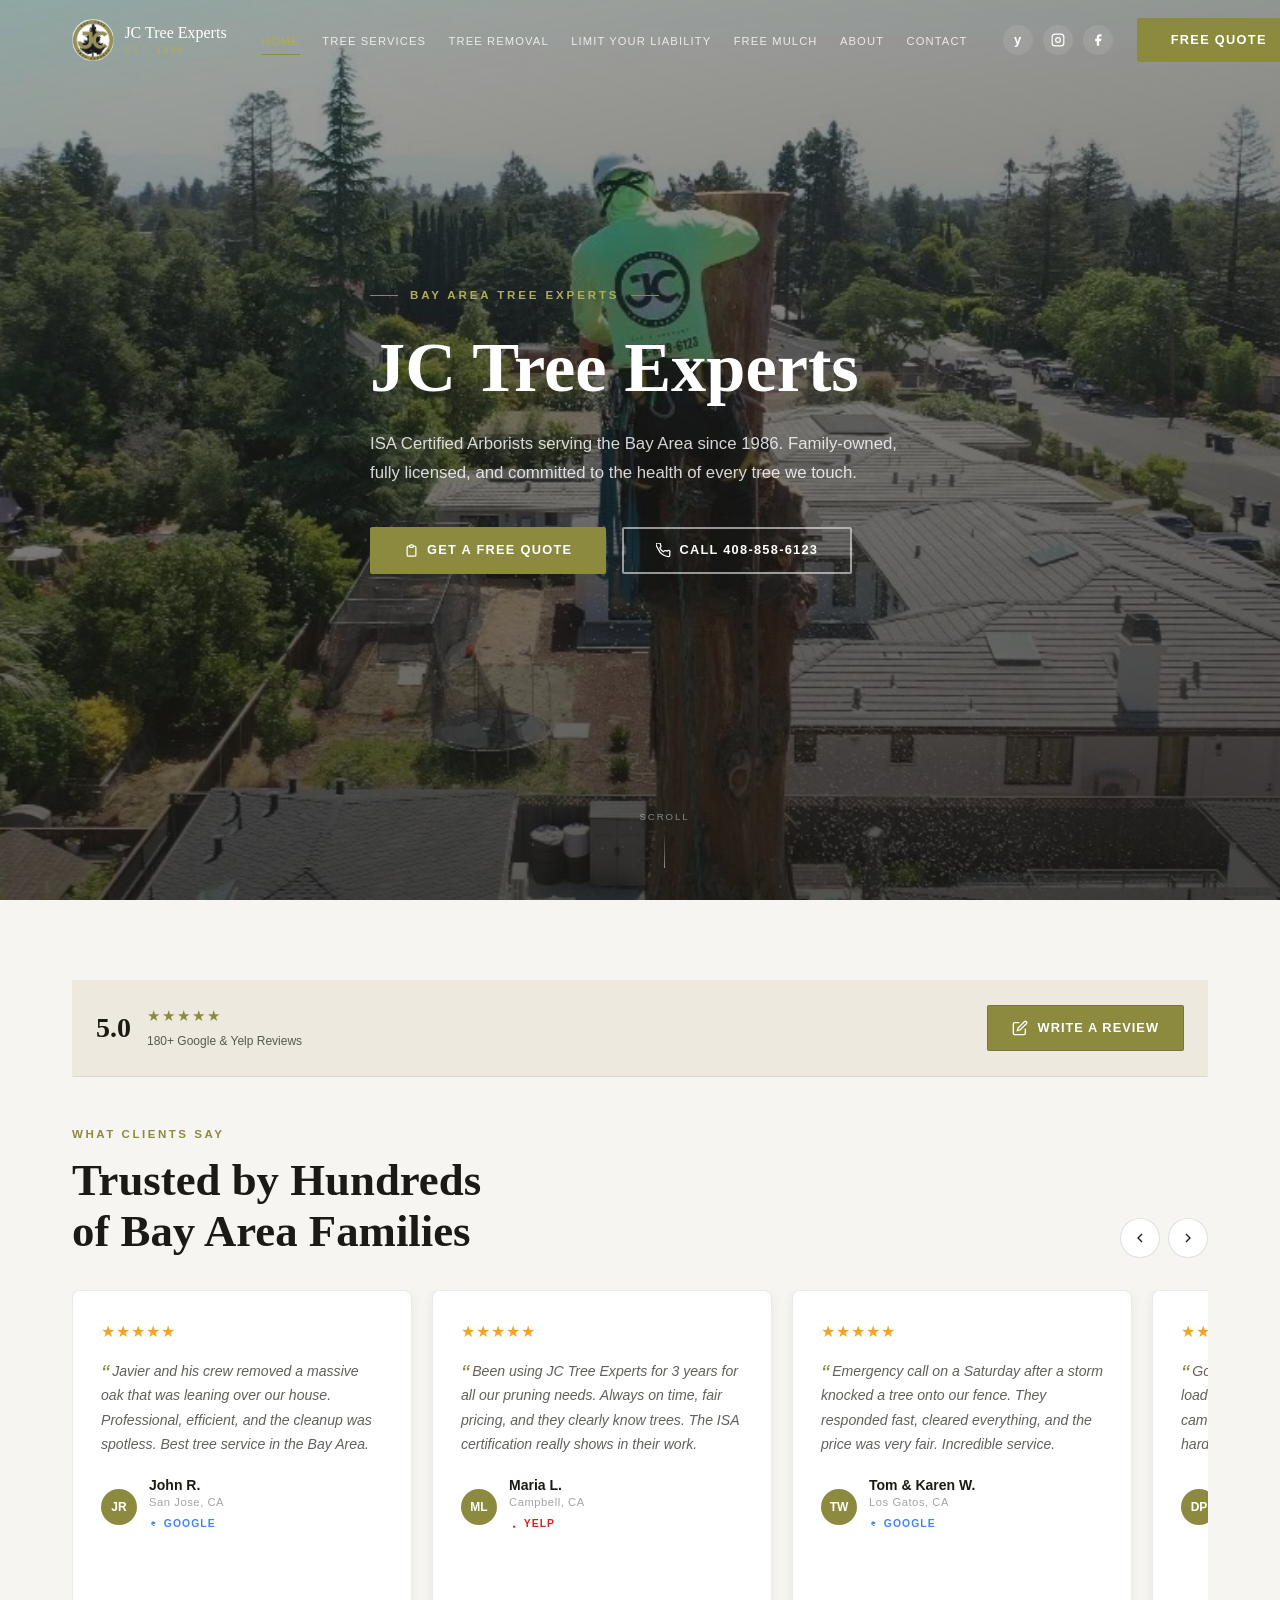
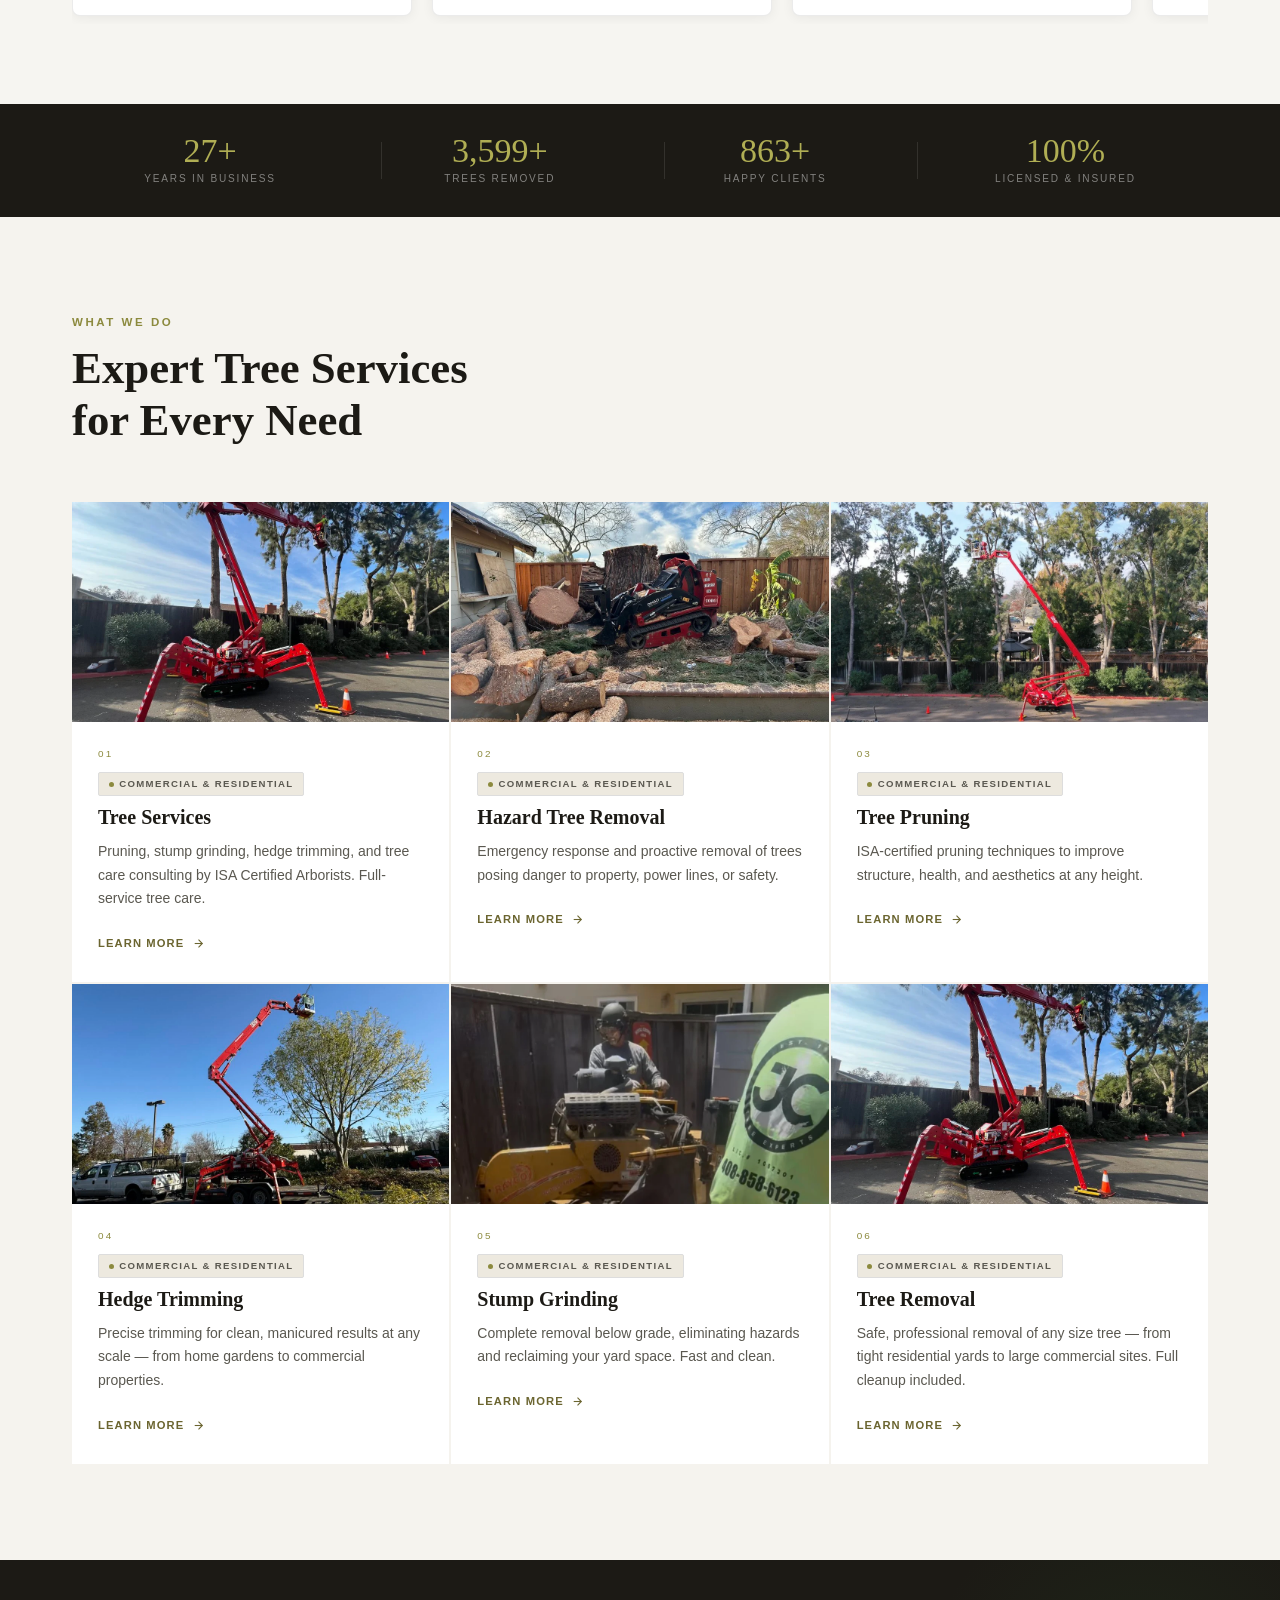
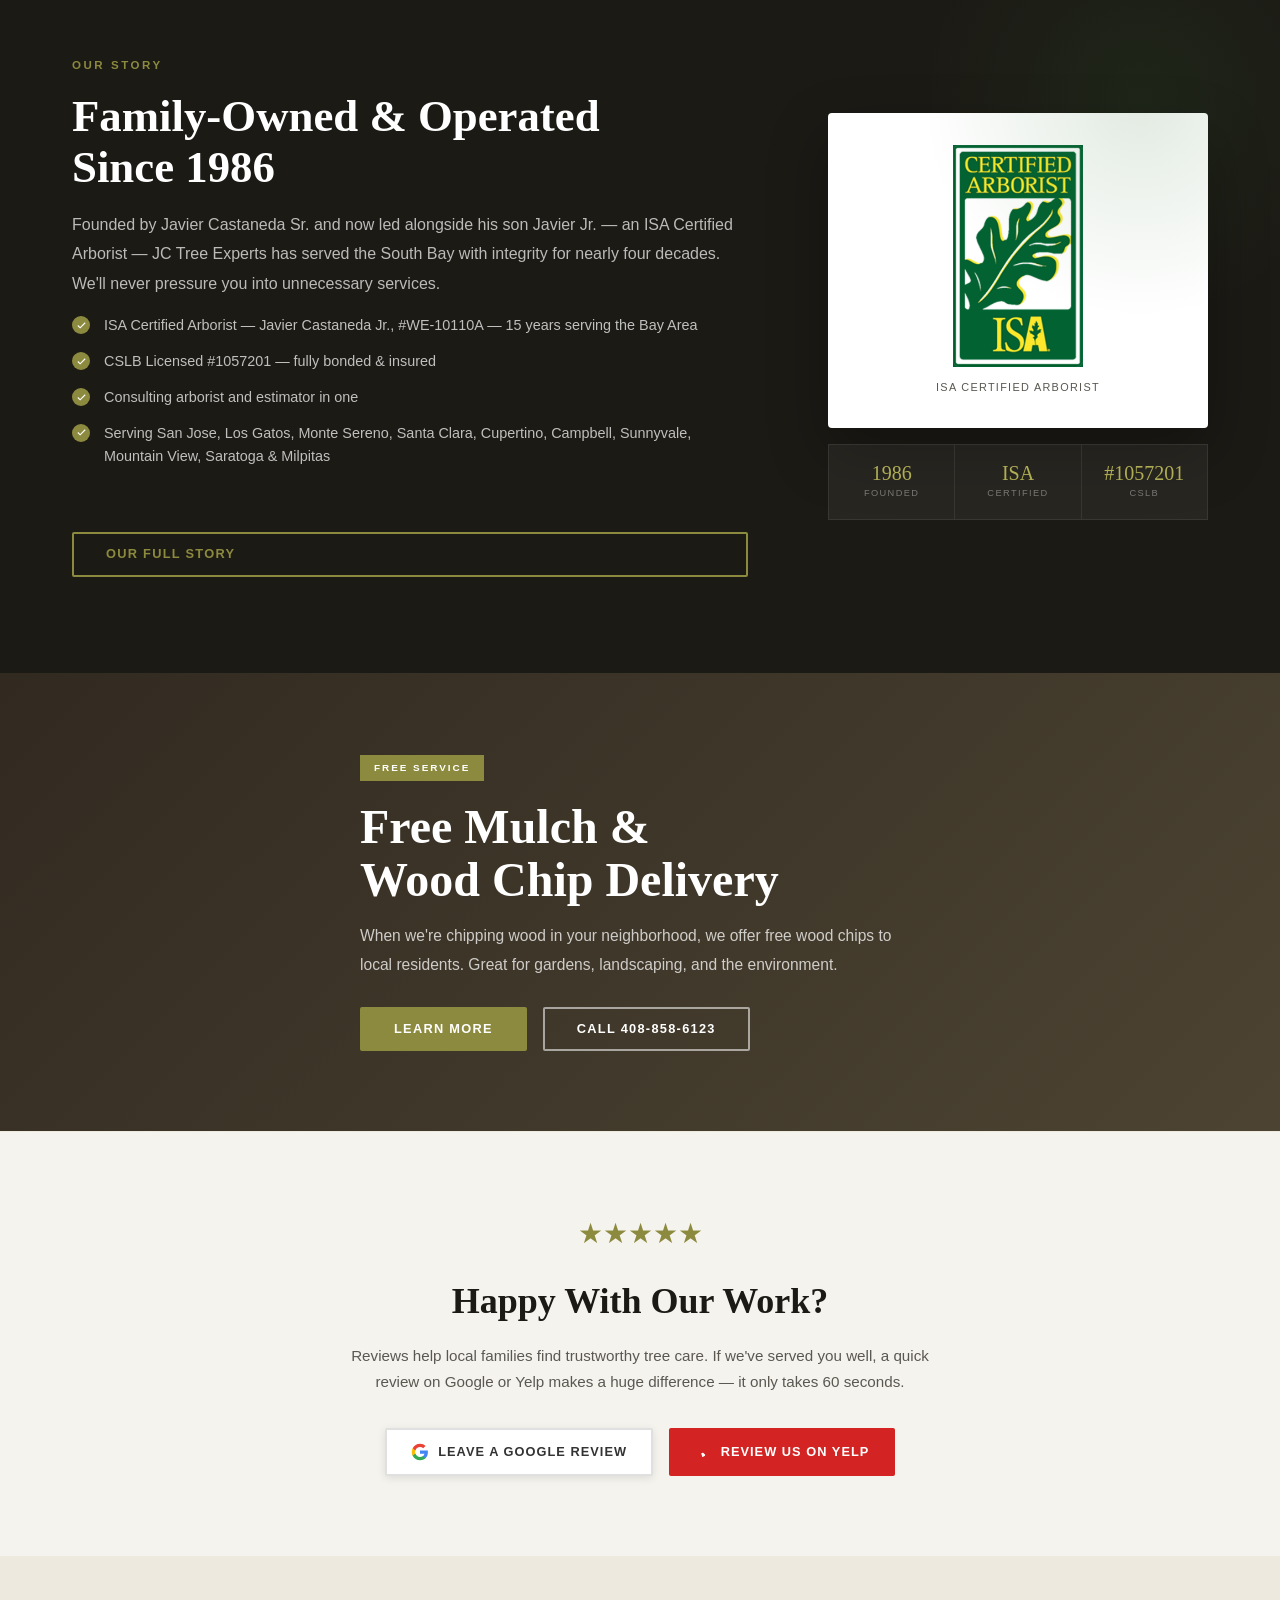
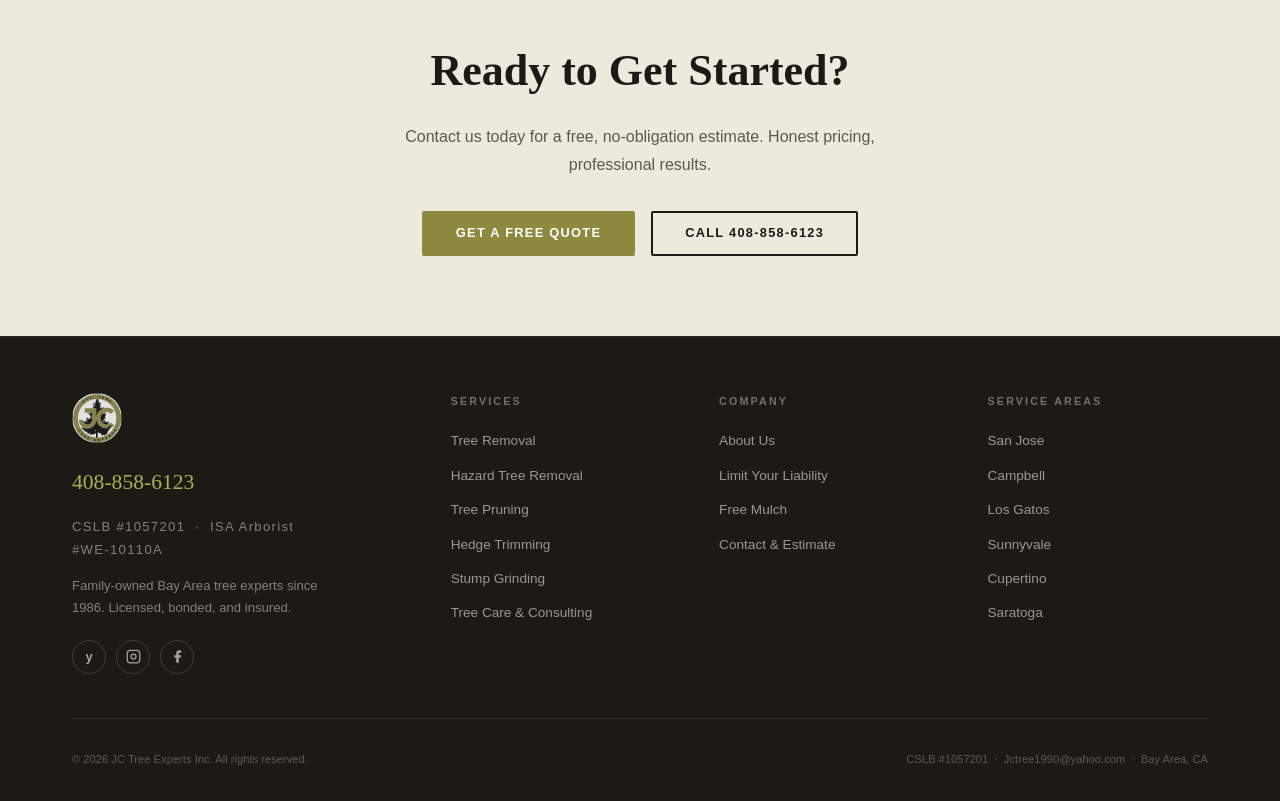
==== commit f063d6b8: "Add 30 more reviews to carousel, now 60 total Co-Authored-By: Claude Sonnet 4.6 <noreply@anthropic.c" ====
--- a/index.html
+++ b/index.html
@@ -1329,6 +1329,370 @@
           </div>
         </div>
 
+        <div class="review-card">
+          <div class="review-stars">★★★★★</div>
+          <p class="review-text">Javier came out the same day I called and had a quote ready within the hour. The crew was clean, efficient, and professional. Removed a 60-foot pine without touching anything around it.</p>
+          <div class="review-author">
+            <div class="review-initials">LH</div>
+            <div>
+              <div class="review-name">Lisa H.</div>
+              <div class="review-meta">Monte Sereno, CA</div>
+              <a class="review-source google" href="https://www.google.com/maps/place/?q=place_id:ChIJXwSa_1AtjoARbuw0krxmwlQ" target="_blank" rel="noopener"><svg viewBox="0 0 24 24" width="10" height="10" fill="currentColor"><path d="M12 11v2h2.93c-.26 1.19-1.29 2-2.93 2a3 3 0 110-6c.78 0 1.48.29 2.01.77l1.42-1.42A5 5 0 107 12h5z"/></svg> Google</a>
+            </div>
+          </div>
+        </div>
+
+        <div class="review-card">
+          <div class="review-stars">★★★★★</div>
+          <p class="review-text">We have a very small backyard and needed a tree taken down that was inches from our fence. Javier's team did it piece by piece without a single scratch. Couldn't believe it.</p>
+          <div class="review-author">
+            <div class="review-initials">ET</div>
+            <div>
+              <div class="review-name">Eric T.</div>
+              <div class="review-meta">San Jose, CA</div>
+              <a class="review-source yelp" href="https://www.yelp.com/biz/jc-tree-experts-san-jose" target="_blank" rel="noopener"><svg viewBox="0 0 24 24" width="10" height="10" fill="currentColor"><path d="M12.27 13.047l-2.05.624c-.592.18-.904.81-.703 1.4l1.22 3.595c.248.73 1.1.992 1.737.535l2.38-1.702c.565-.404.632-1.208.142-1.7z"/></svg> Yelp</a>
+            </div>
+          </div>
+        </div>
+
+        <div class="review-card">
+          <div class="review-stars">★★★★★</div>
+          <p class="review-text">Best money I've ever spent on my property. JC Tree Experts thinned out three overgrown oaks and now my yard gets so much more light. Completely transformed the space.</p>
+          <div class="review-author">
+            <div class="review-initials">KM</div>
+            <div>
+              <div class="review-name">Karen M.</div>
+              <div class="review-meta">Los Gatos, CA</div>
+              <a class="review-source google" href="https://www.google.com/maps/place/?q=place_id:ChIJXwSa_1AtjoARbuw0krxmwlQ" target="_blank" rel="noopener"><svg viewBox="0 0 24 24" width="10" height="10" fill="currentColor"><path d="M12 11v2h2.93c-.26 1.19-1.29 2-2.93 2a3 3 0 110-6c.78 0 1.48.29 2.01.77l1.42-1.42A5 5 0 107 12h5z"/></svg> Google</a>
+            </div>
+          </div>
+        </div>
+
+        <div class="review-card">
+          <div class="review-stars">★★★★★</div>
+          <p class="review-text">Called three companies before JC Tree Experts. The others wanted to remove a tree that Javier said could be saved with proper trimming. He was right — it's thriving now. Integrity matters.</p>
+          <div class="review-author">
+            <div class="review-initials">BD</div>
+            <div>
+              <div class="review-name">Bob D.</div>
+              <div class="review-meta">Saratoga, CA</div>
+              <a class="review-source google" href="https://www.google.com/maps/place/?q=place_id:ChIJXwSa_1AtjoARbuw0krxmwlQ" target="_blank" rel="noopener"><svg viewBox="0 0 24 24" width="10" height="10" fill="currentColor"><path d="M12 11v2h2.93c-.26 1.19-1.29 2-2.93 2a3 3 0 110-6c.78 0 1.48.29 2.01.77l1.42-1.42A5 5 0 107 12h5z"/></svg> Google</a>
+            </div>
+          </div>
+        </div>
+
+        <div class="review-card">
+          <div class="review-stars">★★★★★</div>
+          <p class="review-text">Hired JC Tree Experts for stump grinding on four stumps from a previous removal. They were fast, thorough, and the price was half what I was quoted elsewhere. Highly recommend.</p>
+          <div class="review-author">
+            <div class="review-initials">SP</div>
+            <div>
+              <div class="review-name">Steve P.</div>
+              <div class="review-meta">Milpitas, CA</div>
+              <a class="review-source yelp" href="https://www.yelp.com/biz/jc-tree-experts-san-jose" target="_blank" rel="noopener"><svg viewBox="0 0 24 24" width="10" height="10" fill="currentColor"><path d="M12.27 13.047l-2.05.624c-.592.18-.904.81-.703 1.4l1.22 3.595c.248.73 1.1.992 1.737.535l2.38-1.702c.565-.404.632-1.208.142-1.7z"/></svg> Yelp</a>
+            </div>
+          </div>
+        </div>
+
+        <div class="review-card">
+          <div class="review-stars">★★★★★</div>
+          <p class="review-text">The team pruned all the trees in our front yard before we listed our house and our realtor said it made a huge difference in curb appeal. We sold over asking. Partially thanks to JC Tree Experts!</p>
+          <div class="review-author">
+            <div class="review-initials">MJ</div>
+            <div>
+              <div class="review-name">Michelle J.</div>
+              <div class="review-meta">Campbell, CA</div>
+              <a class="review-source google" href="https://www.google.com/maps/place/?q=place_id:ChIJXwSa_1AtjoARbuw0krxmwlQ" target="_blank" rel="noopener"><svg viewBox="0 0 24 24" width="10" height="10" fill="currentColor"><path d="M12 11v2h2.93c-.26 1.19-1.29 2-2.93 2a3 3 0 110-6c.78 0 1.48.29 2.01.77l1.42-1.42A5 5 0 107 12h5z"/></svg> Google</a>
+            </div>
+          </div>
+        </div>
+
+        <div class="review-card">
+          <div class="review-stars">★★★★★</div>
+          <p class="review-text">I've been a homeowner for 25 years and dealt with a lot of contractors. JC Tree Experts is the rare kind — they show up when they say they will, do exactly what they promised, and clean up everything.</p>
+          <div class="review-author">
+            <div class="review-initials">TF</div>
+            <div>
+              <div class="review-name">Tom F.</div>
+              <div class="review-meta">Cupertino, CA</div>
+              <a class="review-source yelp" href="https://www.yelp.com/biz/jc-tree-experts-san-jose" target="_blank" rel="noopener"><svg viewBox="0 0 24 24" width="10" height="10" fill="currentColor"><path d="M12.27 13.047l-2.05.624c-.592.18-.904.81-.703 1.4l1.22 3.595c.248.73 1.1.992 1.737.535l2.38-1.702c.565-.404.632-1.208.142-1.7z"/></svg> Yelp</a>
+            </div>
+          </div>
+        </div>
+
+        <div class="review-card">
+          <div class="review-stars">★★★★★</div>
+          <p class="review-text">Javier diagnosed a fungal infection in our Italian cypress that two other arborists missed. Treated it on the spot and it's fully recovered now. His expertise is the real deal.</p>
+          <div class="review-author">
+            <div class="review-initials">AG</div>
+            <div>
+              <div class="review-name">Angela G.</div>
+              <div class="review-meta">Sunnyvale, CA</div>
+              <a class="review-source google" href="https://www.google.com/maps/place/?q=place_id:ChIJXwSa_1AtjoARbuw0krxmwlQ" target="_blank" rel="noopener"><svg viewBox="0 0 24 24" width="10" height="10" fill="currentColor"><path d="M12 11v2h2.93c-.26 1.19-1.29 2-2.93 2a3 3 0 110-6c.78 0 1.48.29 2.01.77l1.42-1.42A5 5 0 107 12h5z"/></svg> Google</a>
+            </div>
+          </div>
+        </div>
+
+        <div class="review-card">
+          <div class="review-stars">★★★★★</div>
+          <p class="review-text">Our neighborhood association hired JC Tree Experts for six properties in one day. They coordinated everything flawlessly. Every homeowner was thrilled. We're using them again next season.</p>
+          <div class="review-author">
+            <div class="review-initials">RB</div>
+            <div>
+              <div class="review-name">Richard B.</div>
+              <div class="review-meta">Mountain View, CA</div>
+              <a class="review-source google" href="https://www.google.com/maps/place/?q=place_id:ChIJXwSa_1AtjoARbuw0krxmwlQ" target="_blank" rel="noopener"><svg viewBox="0 0 24 24" width="10" height="10" fill="currentColor"><path d="M12 11v2h2.93c-.26 1.19-1.29 2-2.93 2a3 3 0 110-6c.78 0 1.48.29 2.01.77l1.42-1.42A5 5 0 107 12h5z"/></svg> Google</a>
+            </div>
+          </div>
+        </div>
+
+        <div class="review-card">
+          <div class="review-stars">★★★★★</div>
+          <p class="review-text">I was shocked at how affordable JC Tree Experts was. Quality work at a fair price — something that's hard to find these days. They'll have my business for as long as I own this home.</p>
+          <div class="review-author">
+            <div class="review-initials">YC</div>
+            <div>
+              <div class="review-name">Yvonne C.</div>
+              <div class="review-meta">Santa Clara, CA</div>
+              <a class="review-source yelp" href="https://www.yelp.com/biz/jc-tree-experts-san-jose" target="_blank" rel="noopener"><svg viewBox="0 0 24 24" width="10" height="10" fill="currentColor"><path d="M12.27 13.047l-2.05.624c-.592.18-.904.81-.703 1.4l1.22 3.595c.248.73 1.1.992 1.737.535l2.38-1.702c.565-.404.632-1.208.142-1.7z"/></svg> Yelp</a>
+            </div>
+          </div>
+        </div>
+
+        <div class="review-card">
+          <div class="review-stars">★★★★★</div>
+          <p class="review-text">Had a massive dead oak that had to come down fast — it was a safety hazard. JC Tree Experts fit us in within 48 hours, removed the whole thing, and ground the stump same day. Lifesavers.</p>
+          <div class="review-author">
+            <div class="review-initials">DN</div>
+            <div>
+              <div class="review-name">Derek N.</div>
+              <div class="review-meta">San Jose, CA</div>
+              <a class="review-source google" href="https://www.google.com/maps/place/?q=place_id:ChIJXwSa_1AtjoARbuw0krxmwlQ" target="_blank" rel="noopener"><svg viewBox="0 0 24 24" width="10" height="10" fill="currentColor"><path d="M12 11v2h2.93c-.26 1.19-1.29 2-2.93 2a3 3 0 110-6c.78 0 1.48.29 2.01.77l1.42-1.42A5 5 0 107 12h5z"/></svg> Google</a>
+            </div>
+          </div>
+        </div>
+
+        <div class="review-card">
+          <div class="review-stars">★★★★★</div>
+          <p class="review-text">The free mulch program is incredible — they delivered two full loads within a week of my request. Fresh, clean wood chips that have been amazing for my garden beds. Will call again.</p>
+          <div class="review-author">
+            <div class="review-initials">PW</div>
+            <div>
+              <div class="review-name">Pamela W.</div>
+              <div class="review-meta">Los Gatos, CA</div>
+              <a class="review-source yelp" href="https://www.yelp.com/biz/jc-tree-experts-san-jose" target="_blank" rel="noopener"><svg viewBox="0 0 24 24" width="10" height="10" fill="currentColor"><path d="M12.27 13.047l-2.05.624c-.592.18-.904.81-.703 1.4l1.22 3.595c.248.73 1.1.992 1.737.535l2.38-1.702c.565-.404.632-1.208.142-1.7z"/></svg> Yelp</a>
+            </div>
+          </div>
+        </div>
+
+        <div class="review-card">
+          <div class="review-stars">★★★★★</div>
+          <p class="review-text">Javier personally walked me through what each tree needed and gave me options at different price points. Never felt pressured. Ended up with exactly the work my yard needed and nothing extra.</p>
+          <div class="review-author">
+            <div class="review-initials">GS</div>
+            <div>
+              <div class="review-name">George S.</div>
+              <div class="review-meta">Monte Sereno, CA</div>
+              <a class="review-source google" href="https://www.google.com/maps/place/?q=place_id:ChIJXwSa_1AtjoARbuw0krxmwlQ" target="_blank" rel="noopener"><svg viewBox="0 0 24 24" width="10" height="10" fill="currentColor"><path d="M12 11v2h2.93c-.26 1.19-1.29 2-2.93 2a3 3 0 110-6c.78 0 1.48.29 2.01.77l1.42-1.42A5 5 0 107 12h5z"/></svg> Google</a>
+            </div>
+          </div>
+        </div>
+
+        <div class="review-card">
+          <div class="review-stars">★★★★★</div>
+          <p class="review-text">We hired JC Tree Experts for a complete yard cleanup after buying our home. They removed five trees, ground all the stumps, and chipped the debris. Yard looks like a new property.</p>
+          <div class="review-author">
+            <div class="review-initials">HM</div>
+            <div>
+              <div class="review-name">Hannah M.</div>
+              <div class="review-meta">Milpitas, CA</div>
+              <a class="review-source yelp" href="https://www.yelp.com/biz/jc-tree-experts-san-jose" target="_blank" rel="noopener"><svg viewBox="0 0 24 24" width="10" height="10" fill="currentColor"><path d="M12.27 13.047l-2.05.624c-.592.18-.904.81-.703 1.4l1.22 3.595c.248.73 1.1.992 1.737.535l2.38-1.702c.565-.404.632-1.208.142-1.7z"/></svg> Yelp</a>
+            </div>
+          </div>
+        </div>
+
+        <div class="review-card">
+          <div class="review-stars">★★★★★</div>
+          <p class="review-text">Javier Jr. is as sharp as they come. He identified root damage to our foundation that the previous owners didn't disclose and gave us a plan to address it. Saved us from a much bigger problem.</p>
+          <div class="review-author">
+            <div class="review-initials">QL</div>
+            <div>
+              <div class="review-name">Quinn L.</div>
+              <div class="review-meta">Cupertino, CA</div>
+              <a class="review-source google" href="https://www.google.com/maps/place/?q=place_id:ChIJXwSa_1AtjoARbuw0krxmwlQ" target="_blank" rel="noopener"><svg viewBox="0 0 24 24" width="10" height="10" fill="currentColor"><path d="M12 11v2h2.93c-.26 1.19-1.29 2-2.93 2a3 3 0 110-6c.78 0 1.48.29 2.01.77l1.42-1.42A5 5 0 107 12h5z"/></svg> Google</a>
+            </div>
+          </div>
+        </div>
+
+        <div class="review-card">
+          <div class="review-stars">★★★★★</div>
+          <p class="review-text">The crew showed up with all the right equipment and got the job done in half the time I expected. My neighbor watched the whole thing and immediately asked for their number. Says it all.</p>
+          <div class="review-author">
+            <div class="review-initials">AK</div>
+            <div>
+              <div class="review-name">Alan K.</div>
+              <div class="review-meta">Campbell, CA</div>
+              <a class="review-source yelp" href="https://www.yelp.com/biz/jc-tree-experts-san-jose" target="_blank" rel="noopener"><svg viewBox="0 0 24 24" width="10" height="10" fill="currentColor"><path d="M12.27 13.047l-2.05.624c-.592.18-.904.81-.703 1.4l1.22 3.595c.248.73 1.1.992 1.737.535l2.38-1.702c.565-.404.632-1.208.142-1.7z"/></svg> Yelp</a>
+            </div>
+          </div>
+        </div>
+
+        <div class="review-card">
+          <div class="review-stars">★★★★★</div>
+          <p class="review-text">These guys are the gold standard for tree care in the South Bay. We've recommended them to at least ten people and every single one has come back saying the same thing — absolute best in the business.</p>
+          <div class="review-author">
+            <div class="review-initials">NJ</div>
+            <div>
+              <div class="review-name">Nina J.</div>
+              <div class="review-meta">Saratoga, CA</div>
+              <a class="review-source google" href="https://www.google.com/maps/place/?q=place_id:ChIJXwSa_1AtjoARbuw0krxmwlQ" target="_blank" rel="noopener"><svg viewBox="0 0 24 24" width="10" height="10" fill="currentColor"><path d="M12 11v2h2.93c-.26 1.19-1.29 2-2.93 2a3 3 0 110-6c.78 0 1.48.29 2.01.77l1.42-1.42A5 5 0 107 12h5z"/></svg> Google</a>
+            </div>
+          </div>
+        </div>
+
+        <div class="review-card">
+          <div class="review-stars">★★★★★</div>
+          <p class="review-text">Had an ancient fig tree that needed careful pruning — I was nervous about it. Javier treated it like it was his own tree. Pruned it perfectly, explained everything he was doing. Outstanding care.</p>
+          <div class="review-author">
+            <div class="review-initials">RY</div>
+            <div>
+              <div class="review-name">Rosa Y.</div>
+              <div class="review-meta">San Jose, CA</div>
+              <a class="review-source yelp" href="https://www.yelp.com/biz/jc-tree-experts-san-jose" target="_blank" rel="noopener"><svg viewBox="0 0 24 24" width="10" height="10" fill="currentColor"><path d="M12.27 13.047l-2.05.624c-.592.18-.904.81-.703 1.4l1.22 3.595c.248.73 1.1.992 1.737.535l2.38-1.702c.565-.404.632-1.208.142-1.7z"/></svg> Yelp</a>
+            </div>
+          </div>
+        </div>
+
+        <div class="review-card">
+          <div class="review-stars">★★★★★</div>
+          <p class="review-text">JC Tree Experts removed a tree that had grown into our power line. They coordinated everything with PG&E, handled all the permits, and did the job safely. Total professionals from start to finish.</p>
+          <div class="review-author">
+            <div class="review-initials">JO</div>
+            <div>
+              <div class="review-name">James O.</div>
+              <div class="review-meta">Santa Clara, CA</div>
+              <a class="review-source google" href="https://www.google.com/maps/place/?q=place_id:ChIJXwSa_1AtjoARbuw0krxmwlQ" target="_blank" rel="noopener"><svg viewBox="0 0 24 24" width="10" height="10" fill="currentColor"><path d="M12 11v2h2.93c-.26 1.19-1.29 2-2.93 2a3 3 0 110-6c.78 0 1.48.29 2.01.77l1.42-1.42A5 5 0 107 12h5z"/></svg> Google</a>
+            </div>
+          </div>
+        </div>
+
+        <div class="review-card">
+          <div class="review-stars">★★★★★</div>
+          <p class="review-text">Javier's team cleaned up my entire half-acre lot. Removed dead trees, trimmed back overgrowth, ground stumps, and left it looking like a park. One of the best decisions I've made for my property.</p>
+          <div class="review-author">
+            <div class="review-initials">BL</div>
+            <div>
+              <div class="review-name">Bruce L.</div>
+              <div class="review-meta">Mountain View, CA</div>
+              <a class="review-source yelp" href="https://www.yelp.com/biz/jc-tree-experts-san-jose" target="_blank" rel="noopener"><svg viewBox="0 0 24 24" width="10" height="10" fill="currentColor"><path d="M12.27 13.047l-2.05.624c-.592.18-.904.81-.703 1.4l1.22 3.595c.248.73 1.1.992 1.737.535l2.38-1.702c.565-.404.632-1.208.142-1.7z"/></svg> Yelp</a>
+            </div>
+          </div>
+        </div>
+
+        <div class="review-card">
+          <div class="review-stars">★★★★★</div>
+          <p class="review-text">The level of detail in their cleanup is what sets them apart. Not a single leaf left behind. My neighbor thought I'd hired a whole landscaping crew. It was just Javier's three-person team.</p>
+          <div class="review-author">
+            <div class="review-initials">CW</div>
+            <div>
+              <div class="review-name">Christine W.</div>
+              <div class="review-meta">Sunnyvale, CA</div>
+              <a class="review-source google" href="https://www.google.com/maps/place/?q=place_id:ChIJXwSa_1AtjoARbuw0krxmwlQ" target="_blank" rel="noopener"><svg viewBox="0 0 24 24" width="10" height="10" fill="currentColor"><path d="M12 11v2h2.93c-.26 1.19-1.29 2-2.93 2a3 3 0 110-6c.78 0 1.48.29 2.01.77l1.42-1.42A5 5 0 107 12h5z"/></svg> Google</a>
+            </div>
+          </div>
+        </div>
+
+        <div class="review-card">
+          <div class="review-stars">★★★★★</div>
+          <p class="review-text">JC Tree Experts gave us the most thorough tree assessment I've ever seen. Written report, photos, recommendations ranked by priority. We knew exactly what needed to happen and when. Incredibly professional.</p>
+          <div class="review-author">
+            <div class="review-initials">PK</div>
+            <div>
+              <div class="review-name">Phil K.</div>
+              <div class="review-meta">Los Gatos, CA</div>
+              <a class="review-source google" href="https://www.google.com/maps/place/?q=place_id:ChIJXwSa_1AtjoARbuw0krxmwlQ" target="_blank" rel="noopener"><svg viewBox="0 0 24 24" width="10" height="10" fill="currentColor"><path d="M12 11v2h2.93c-.26 1.19-1.29 2-2.93 2a3 3 0 110-6c.78 0 1.48.29 2.01.77l1.42-1.42A5 5 0 107 12h5z"/></svg> Google</a>
+            </div>
+          </div>
+        </div>
+
+        <div class="review-card">
+          <div class="review-stars">★★★★★</div>
+          <p class="review-text">We called after a big storm dropped a branch on our roof. Javier was there within two hours, assessed the damage, got the branch off safely, and even tarped the roof for us. Above and beyond.</p>
+          <div class="review-author">
+            <div class="review-initials">TE</div>
+            <div>
+              <div class="review-name">Tina E.</div>
+              <div class="review-meta">Campbell, CA</div>
+              <a class="review-source yelp" href="https://www.yelp.com/biz/jc-tree-experts-san-jose" target="_blank" rel="noopener"><svg viewBox="0 0 24 24" width="10" height="10" fill="currentColor"><path d="M12.27 13.047l-2.05.624c-.592.18-.904.81-.703 1.4l1.22 3.595c.248.73 1.1.992 1.737.535l2.38-1.702c.565-.404.632-1.208.142-1.7z"/></svg> Yelp</a>
+            </div>
+          </div>
+        </div>
+
+        <div class="review-card">
+          <div class="review-stars">★★★★★</div>
+          <p class="review-text">Used JC Tree Experts for annual maintenance for two years now. Every time is the same — punctual, polite, excellent work, honest bill. You simply can't find better tree care in the South Bay.</p>
+          <div class="review-author">
+            <div class="review-initials">MQ</div>
+            <div>
+              <div class="review-name">Mark Q.</div>
+              <div class="review-meta">Milpitas, CA</div>
+              <a class="review-source google" href="https://www.google.com/maps/place/?q=place_id:ChIJXwSa_1AtjoARbuw0krxmwlQ" target="_blank" rel="noopener"><svg viewBox="0 0 24 24" width="10" height="10" fill="currentColor"><path d="M12 11v2h2.93c-.26 1.19-1.29 2-2.93 2a3 3 0 110-6c.78 0 1.48.29 2.01.77l1.42-1.42A5 5 0 107 12h5z"/></svg> Google</a>
+            </div>
+          </div>
+        </div>
+
+        <div class="review-card">
+          <div class="review-stars">★★★★★</div>
+          <p class="review-text">Called Javier about a sick lemon tree I was about to cut down. He saved it. Explained the nutrient deficiency, treated it, and three months later it's producing fruit again. Incredible knowledge.</p>
+          <div class="review-author">
+            <div class="review-initials">LR</div>
+            <div>
+              <div class="review-name">Linda R.</div>
+              <div class="review-meta">San Jose, CA</div>
+              <a class="review-source yelp" href="https://www.yelp.com/biz/jc-tree-experts-san-jose" target="_blank" rel="noopener"><svg viewBox="0 0 24 24" width="10" height="10" fill="currentColor"><path d="M12.27 13.047l-2.05.624c-.592.18-.904.81-.703 1.4l1.22 3.595c.248.73 1.1.992 1.737.535l2.38-1.702c.565-.404.632-1.208.142-1.7z"/></svg> Yelp</a>
+            </div>
+          </div>
+        </div>
+
+        <div class="review-card">
+          <div class="review-stars">★★★★★</div>
+          <p class="review-text">My insurance company required a tree risk assessment. Javier provided a detailed certified report that satisfied them completely. Fast, professional, exactly what I needed. Great service.</p>
+          <div class="review-author">
+            <div class="review-initials">FV</div>
+            <div>
+              <div class="review-name">Fernando V.</div>
+              <div class="review-meta">Santa Clara, CA</div>
+              <a class="review-source google" href="https://www.google.com/maps/place/?q=place_id:ChIJXwSa_1AtjoARbuw0krxmwlQ" target="_blank" rel="noopener"><svg viewBox="0 0 24 24" width="10" height="10" fill="currentColor"><path d="M12 11v2h2.93c-.26 1.19-1.29 2-2.93 2a3 3 0 110-6c.78 0 1.48.29 2.01.77l1.42-1.42A5 5 0 107 12h5z"/></svg> Google</a>
+            </div>
+          </div>
+        </div>
+
+        <div class="review-card">
+          <div class="review-stars">★★★★★</div>
+          <p class="review-text">Javier's team removed two large eucalyptus trees that were dropping branches on our driveway. Done in one day, the wood was stacked neatly for us to use as firewood. So thoughtful and thorough.</p>
+          <div class="review-author">
+            <div class="review-initials">DP</div>
+            <div>
+              <div class="review-name">Diane P.</div>
+              <div class="review-meta">Saratoga, CA</div>
+              <a class="review-source yelp" href="https://www.yelp.com/biz/jc-tree-experts-san-jose" target="_blank" rel="noopener"><svg viewBox="0 0 24 24" width="10" height="10" fill="currentColor"><path d="M12.27 13.047l-2.05.624c-.592.18-.904.81-.703 1.4l1.22 3.595c.248.73 1.1.992 1.737.535l2.38-1.702c.565-.404.632-1.208.142-1.7z"/></svg> Yelp</a>
+            </div>
+          </div>
+        </div>
+
+        <div class="review-card">
+          <div class="review-stars">★★★★★</div>
+          <p class="review-text">Ten-year customer here. Every year the service gets better. Javier remembers our trees, keeps notes from past visits, and always recommends only what's needed. That's the kind of business you stick with.</p>
+          <div class="review-author">
+            <div class="review-initials">WH</div>
+            <div>
+              <div class="review-name">William H.</div>
+              <div class="review-meta">Cupertino, CA</div>
+              <a class="review-source google" href="https://www.google.com/maps/place/?q=place_id:ChIJXwSa_1AtjoARbuw0krxmwlQ" target="_blank" rel="noopener"><svg viewBox="0 0 24 24" width="10" height="10" fill="currentColor"><path d="M12 11v2h2.93c-.26 1.19-1.29 2-2.93 2a3 3 0 110-6c.78 0 1.48.29 2.01.77l1.42-1.42A5 5 0 107 12h5z"/></svg> Google</a>
+            </div>
+          </div>
+        </div>
+
       </div>
     </div>
   </div>
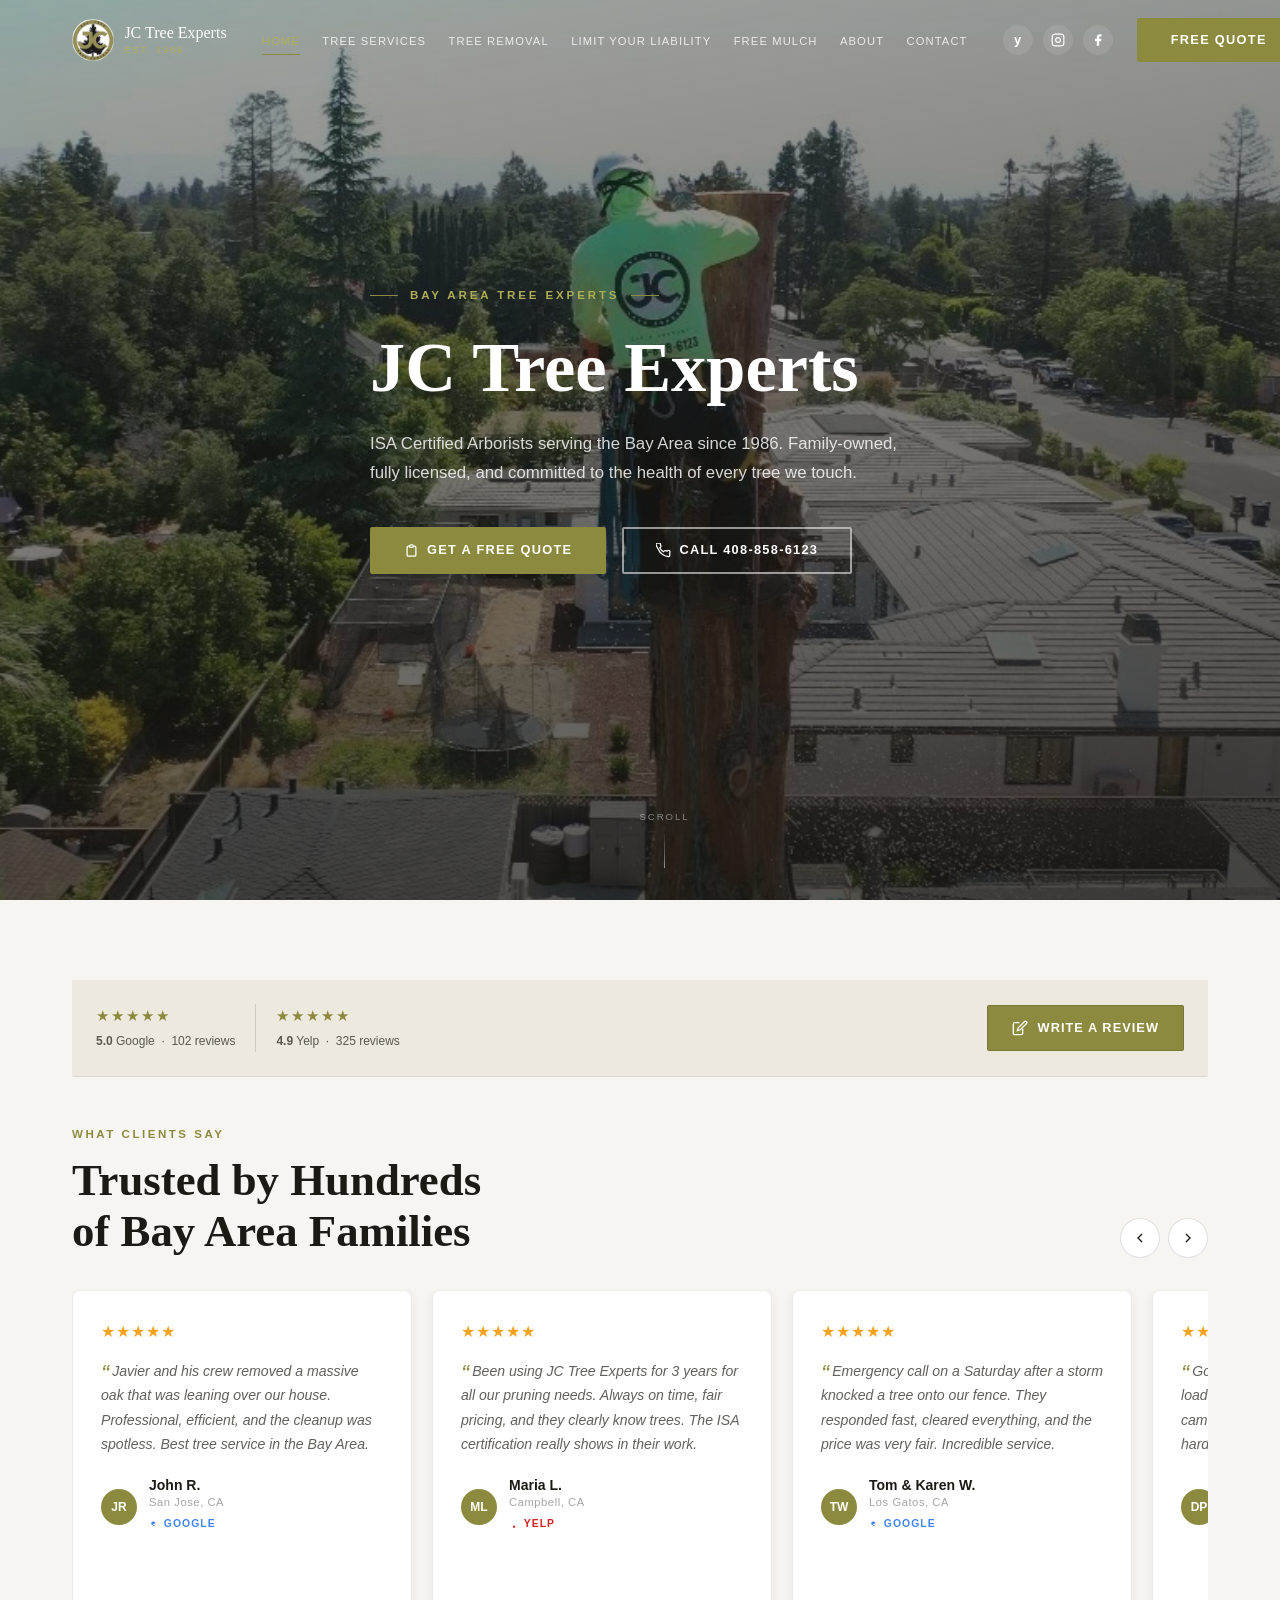
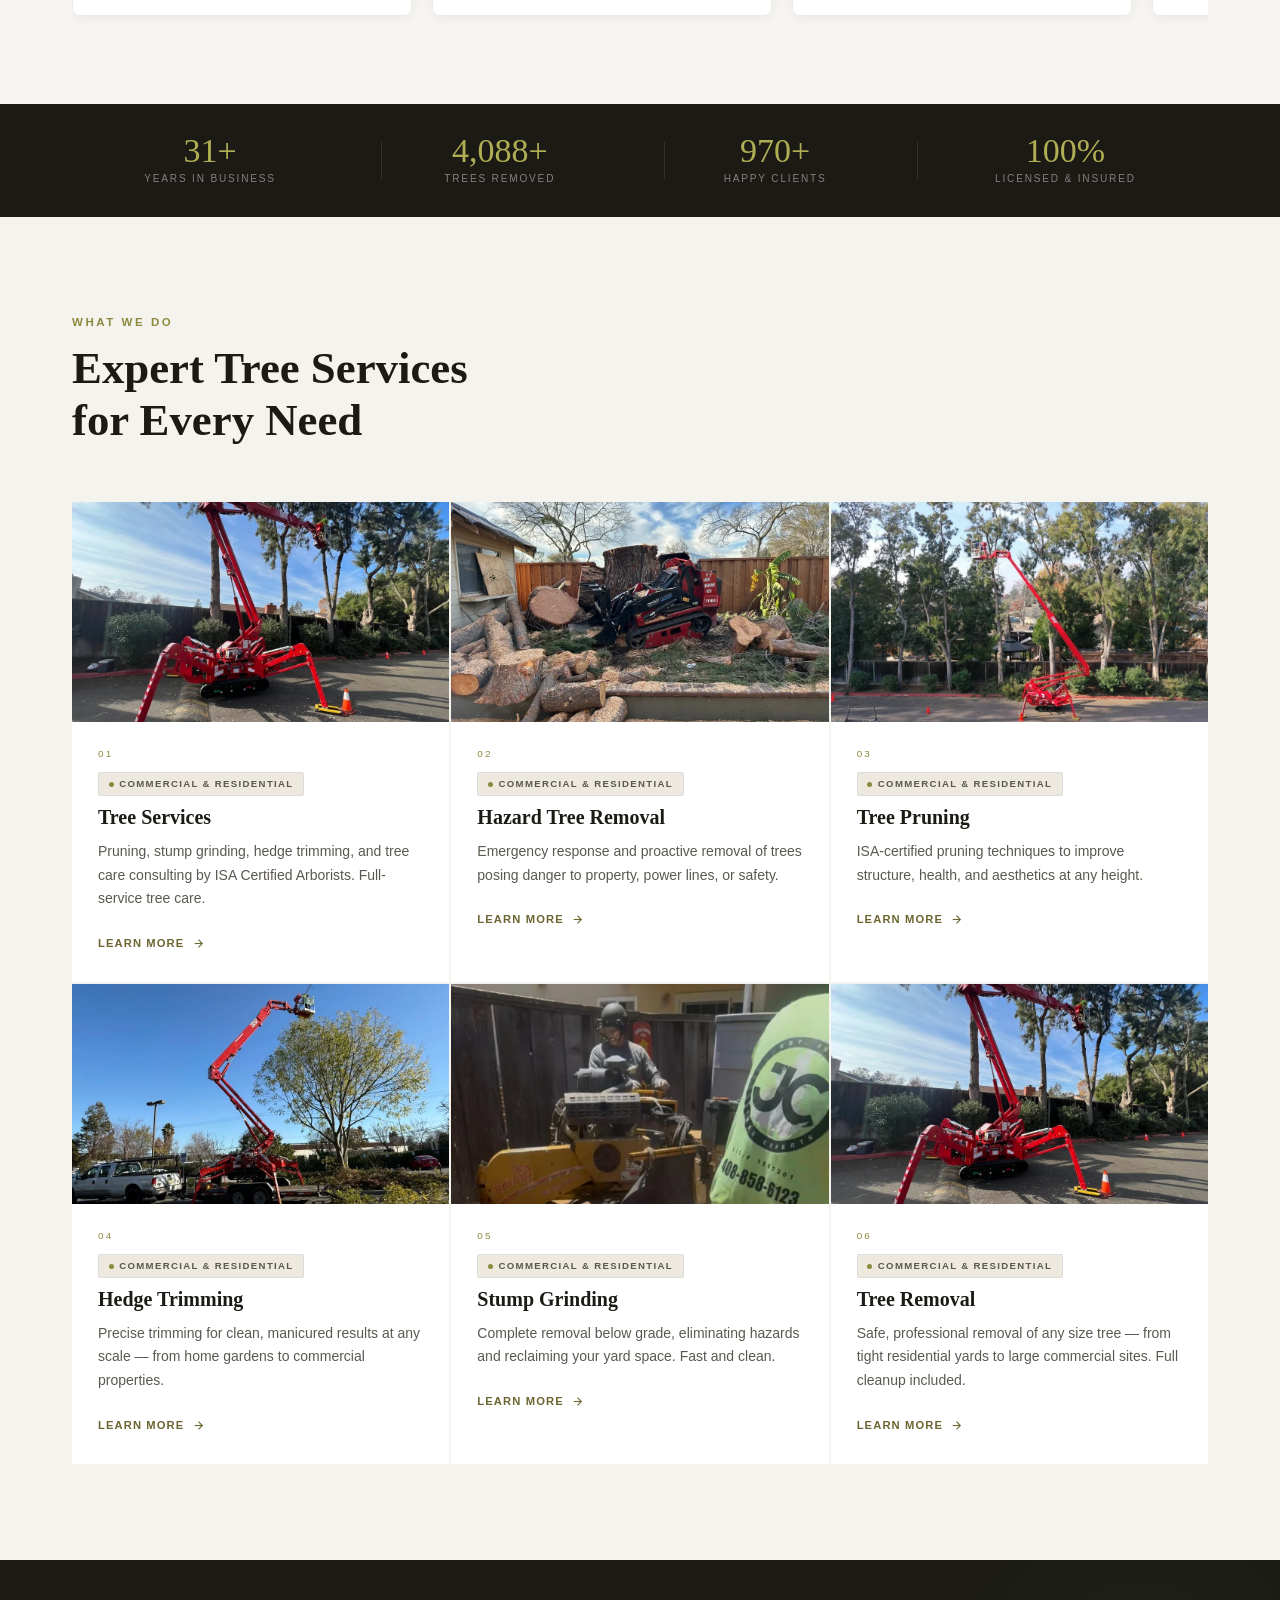
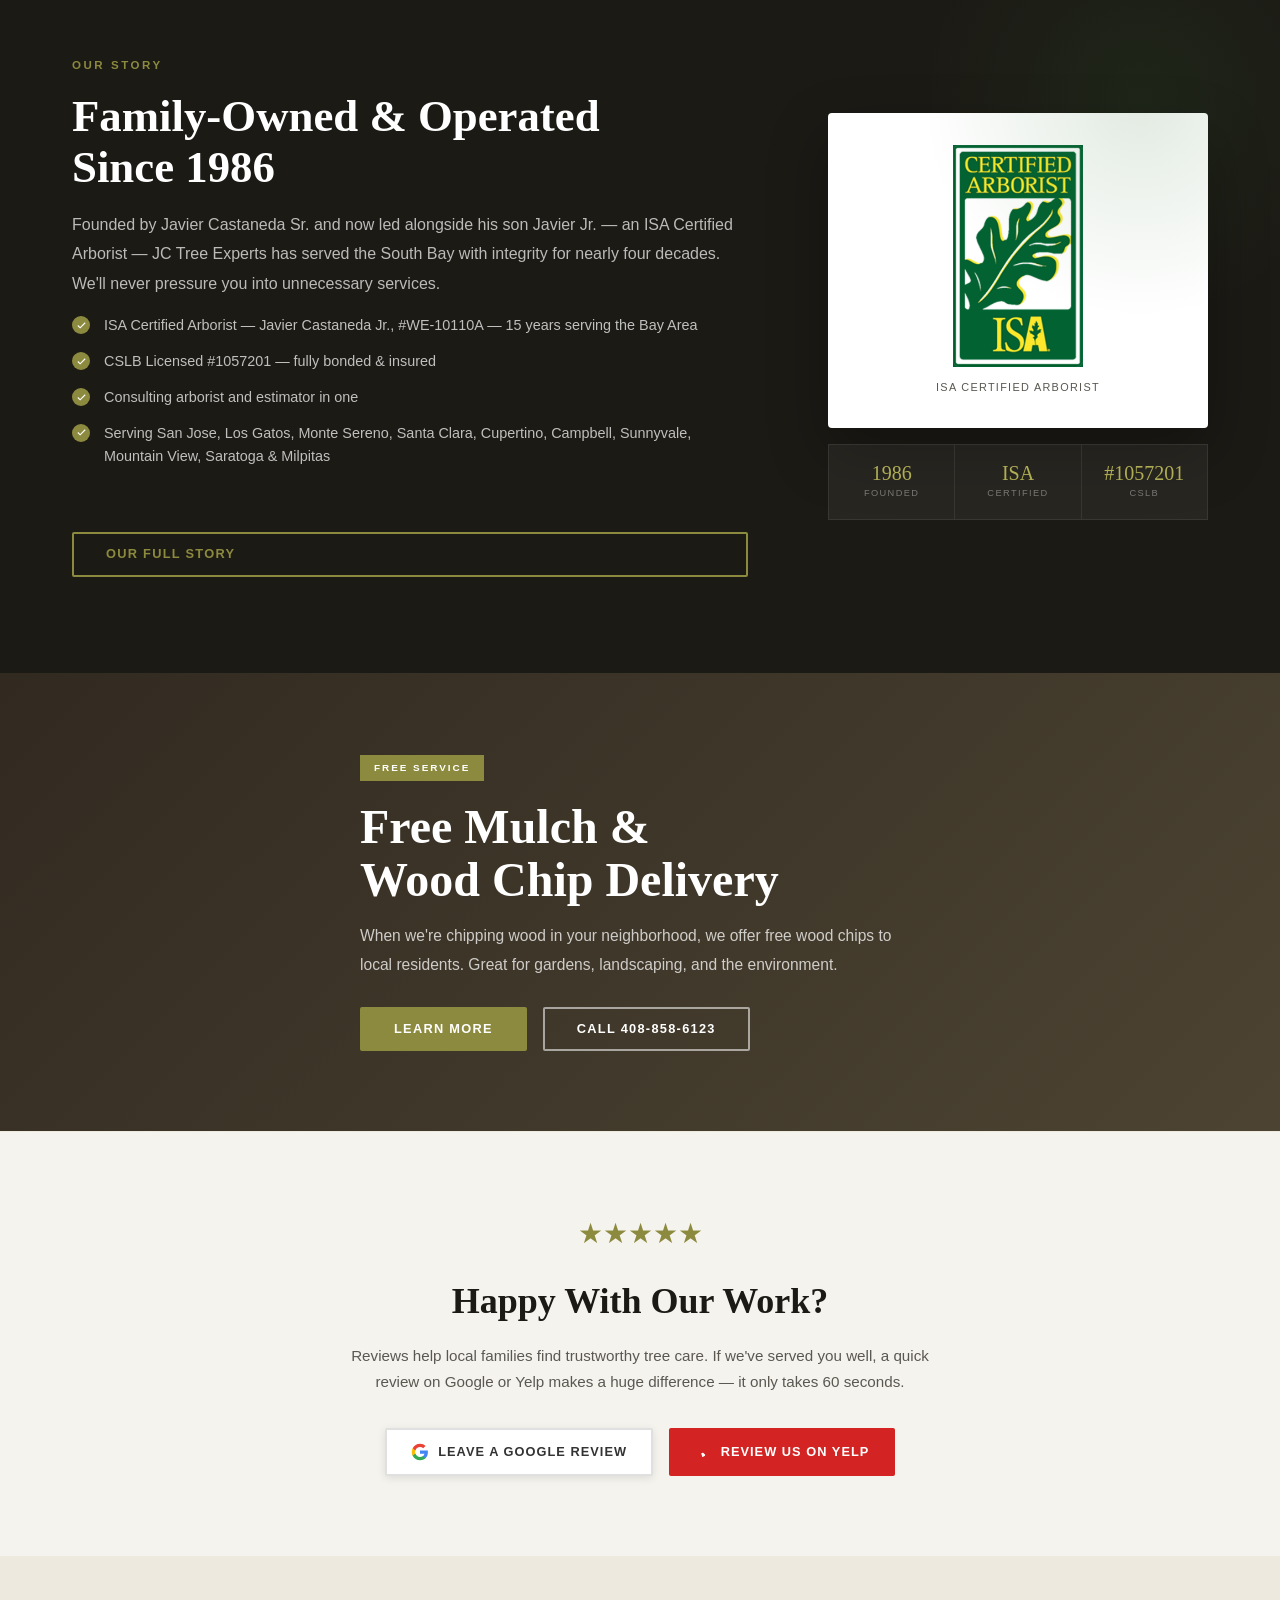
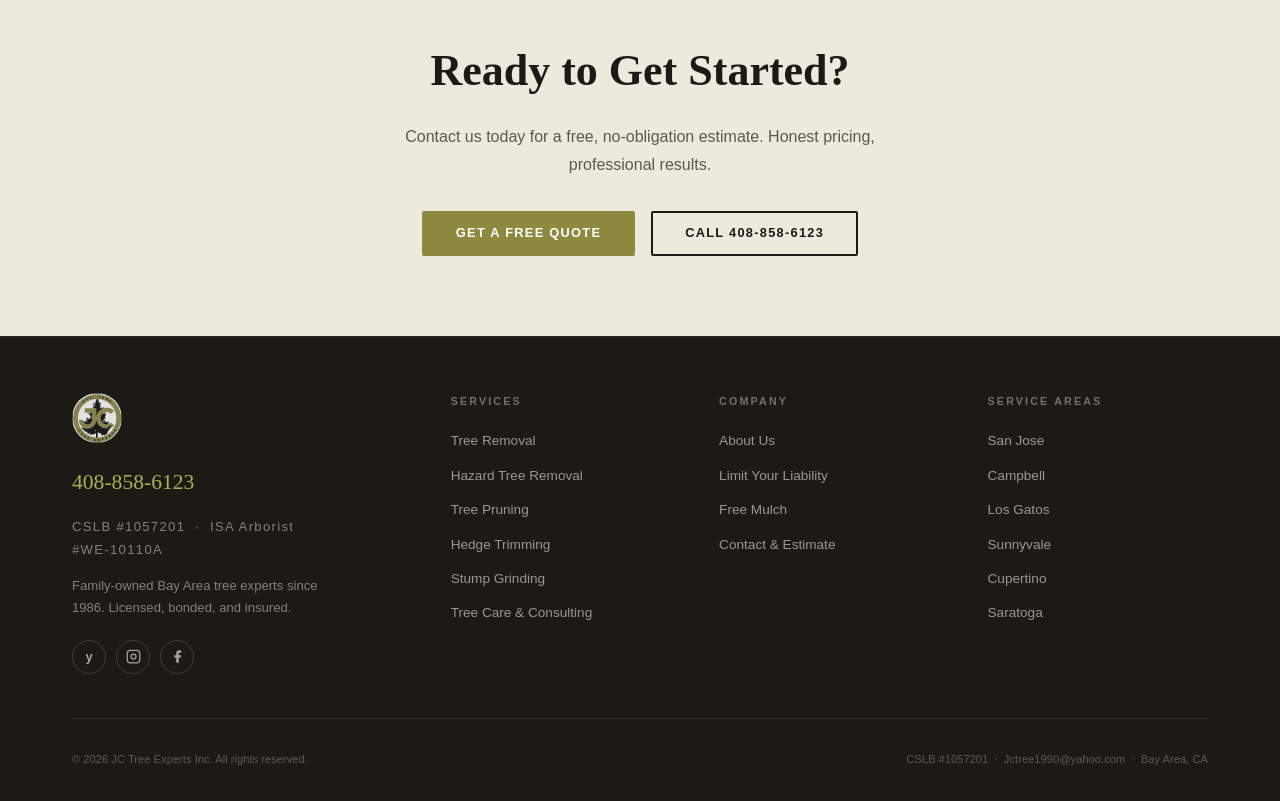
==== commit 8225b65d: "Update rating bar with real Google and Yelp scores Google: 5.0 · 102 reviews Yelp: 4.9 · 325 reviews" ====
--- a/index.html
+++ b/index.html
@@ -97,6 +97,11 @@
   to { transform: scale(1); }
 }
 
+@keyframes fadeUp {
+  from { opacity: 0; transform: translateY(20px); }
+  to { opacity: 1; transform: translateY(0); }
+}
+
 @keyframes scrollPulse {
   0%, 100% { opacity: 0.4; transform: scaleY(1); }
   50% { opacity: 0.9; transform: scaleY(1.3); }
@@ -483,10 +488,11 @@
   padding: 1.1rem .5rem;
   background: rgba(255, 255, 255, .05);
   border: 1px solid rgba(255, 255, 255, .08);
-}
-
-.cred + .cred {
   border-left: none;
+}
+
+.cred:first-child {
+  border-left: 1px solid rgba(255, 255, 255, .08);
 }
 
 .cred-v {
@@ -630,12 +636,8 @@
   box-shadow: 0 2px 8px rgba(0, 0, 0, .1);
 }
 
-.review-btn-google:hover,
-.review-btn-yelp:hover {
+.review-btn-google:hover {
   transform: translateY(-2px);
-}
-
-.review-btn-google:hover {
   box-shadow: 0 4px 16px rgba(0, 0, 0, .15);
 }
 
@@ -646,6 +648,7 @@
 
 .review-btn-yelp:hover {
   background: #b51d1d;
+  transform: translateY(-2px);
 }
 
 #cta {
@@ -717,6 +720,13 @@
   display: flex;
   align-items: center;
   gap: 1rem;
+}
+
+.reviews-divider {
+  width: 1px;
+  background: rgba(0,0,0,.12);
+  align-self: stretch;
+  margin: 0 .25rem;
 }
 
 .reviews-rating-score {
@@ -876,14 +886,18 @@
   <div class="wrap">
     <div class="reviews-rating-bar">
       <div class="reviews-rating-left">
-        <div class="reviews-rating-score">5.0</div>
         <div class="reviews-rating-detail">
           <div class="reviews-rating-stars">★★★★★</div>
-          <div class="reviews-rating-count">180+ Google &amp; Yelp Reviews</div>
+          <div class="reviews-rating-count"><strong>5.0</strong> Google &nbsp;·&nbsp; 102 reviews</div>
+        </div>
+        <div class="reviews-divider"></div>
+        <div class="reviews-rating-detail">
+          <div class="reviews-rating-stars">★★★★★</div>
+          <div class="reviews-rating-count"><strong>4.9</strong> Yelp &nbsp;·&nbsp; 325 reviews</div>
         </div>
       </div>
       <a class="reviews-write-btn" href="https://www.google.com/maps/place/?q=place_id:ChIJXwSa_1AtjoARbuw0krxmwlQ" target="_blank" rel="noopener">
-        <svg viewBox="0 0 24 24" fill="none" stroke="currentColor" stroke-width="2"><path d="M11 4H4a2 2 0 00-2 2v14a2 2 0 002 2h14a2 2 0 002-2v-7"/><path d="M18.5 2.5a2.121 2.121 0 013 3L12 15l-4 1 1-4 9.5-9.5z"/></svg>
+        <svg viewBox="0 0 24 24" fill="none" stroke="currentColor" stroke-width="2"><path d="M11 4H4a2 2 0 00-2 2v14a2 2 0 002 2h10a2 2 0 002-2v-7"/><path d="M18.5 2.5a2.121 2.121 0 013 3L12 15l-4 1 1-4 9.5-9.5z"/></svg>
         Write a Review
       </a>
     </div>
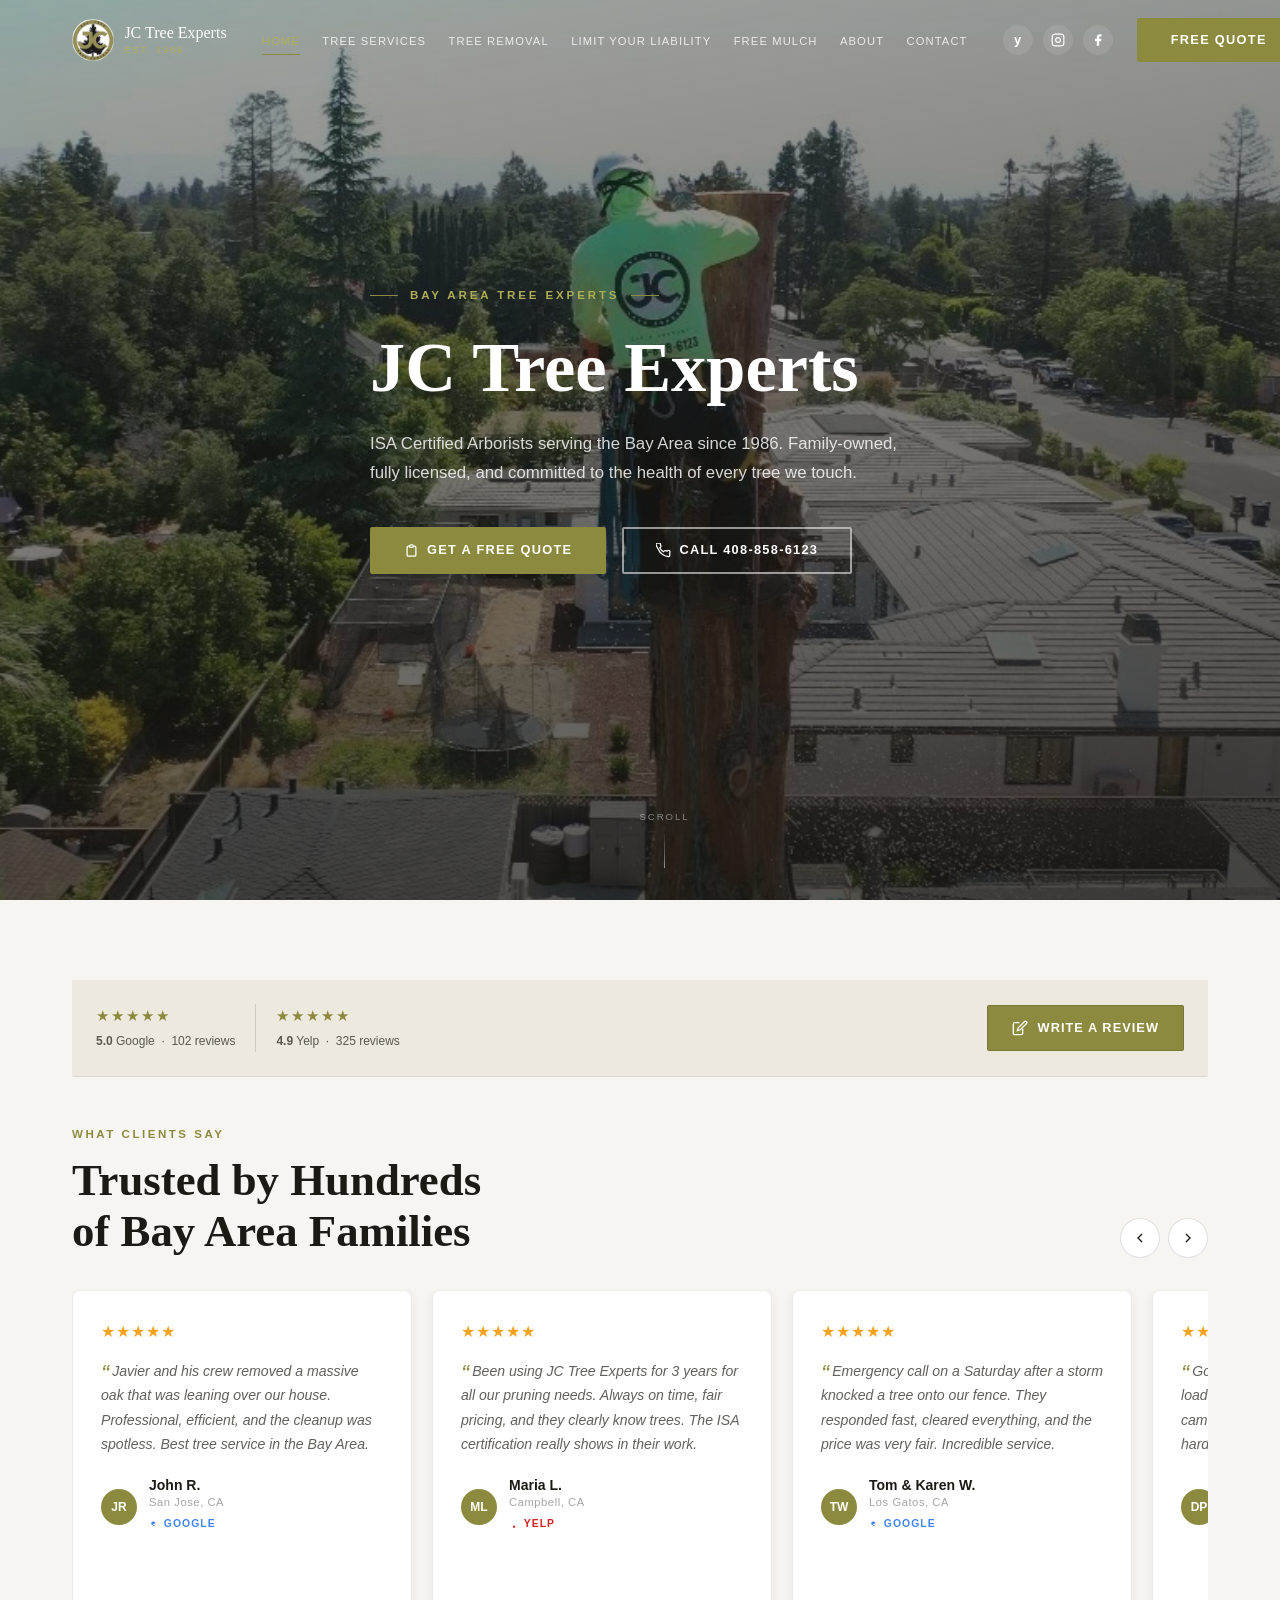
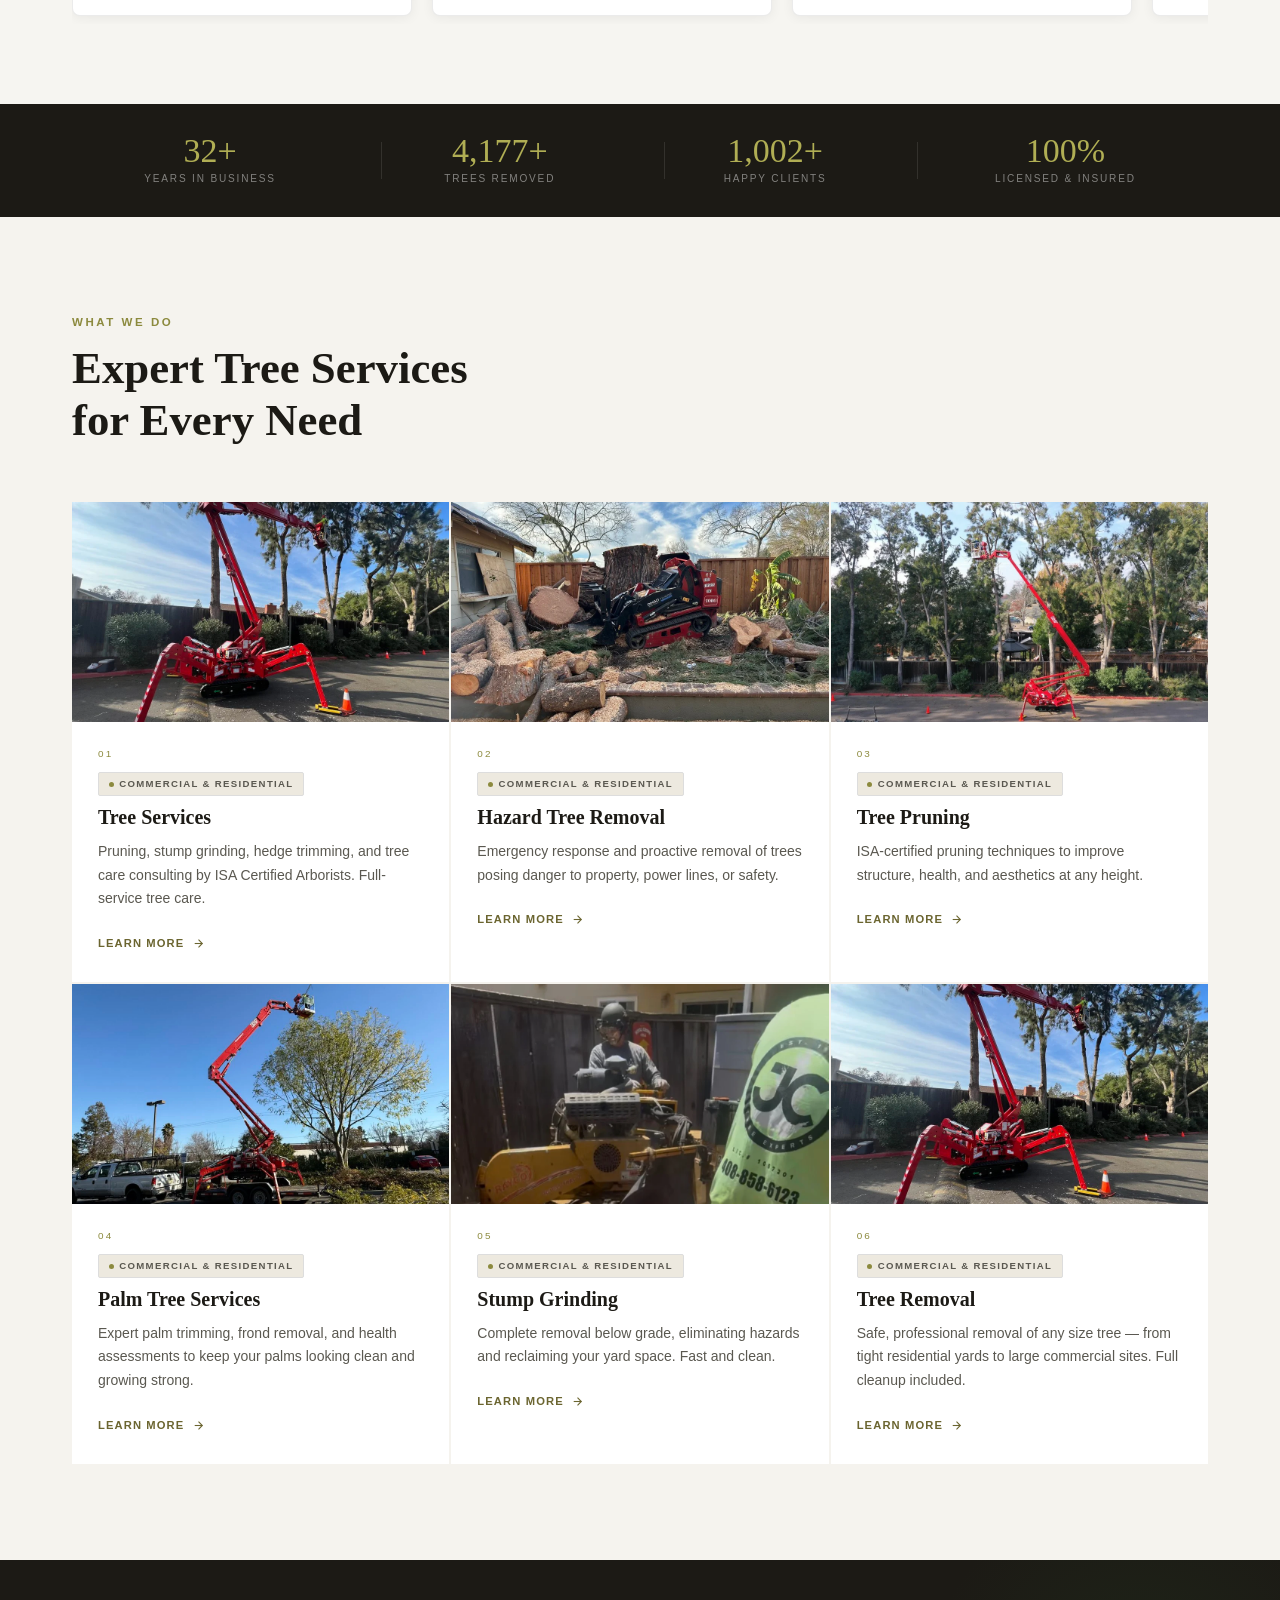
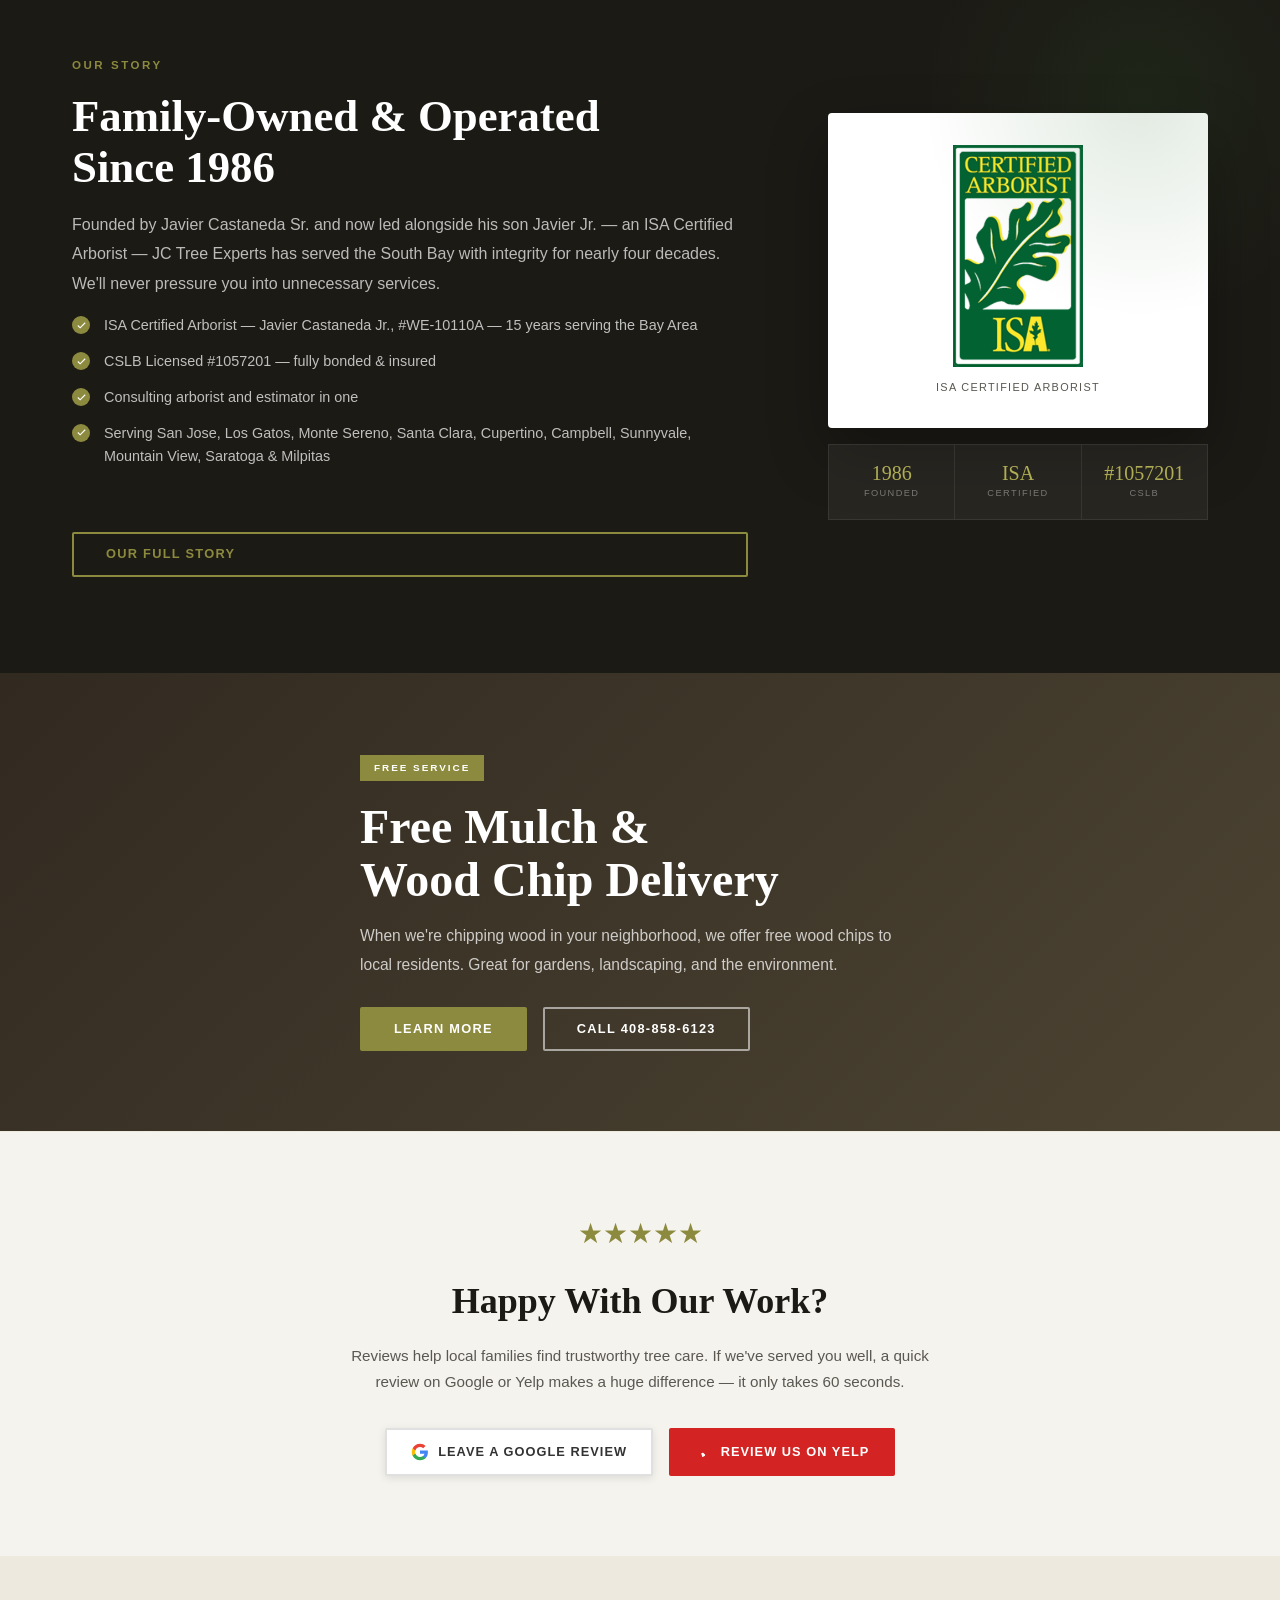
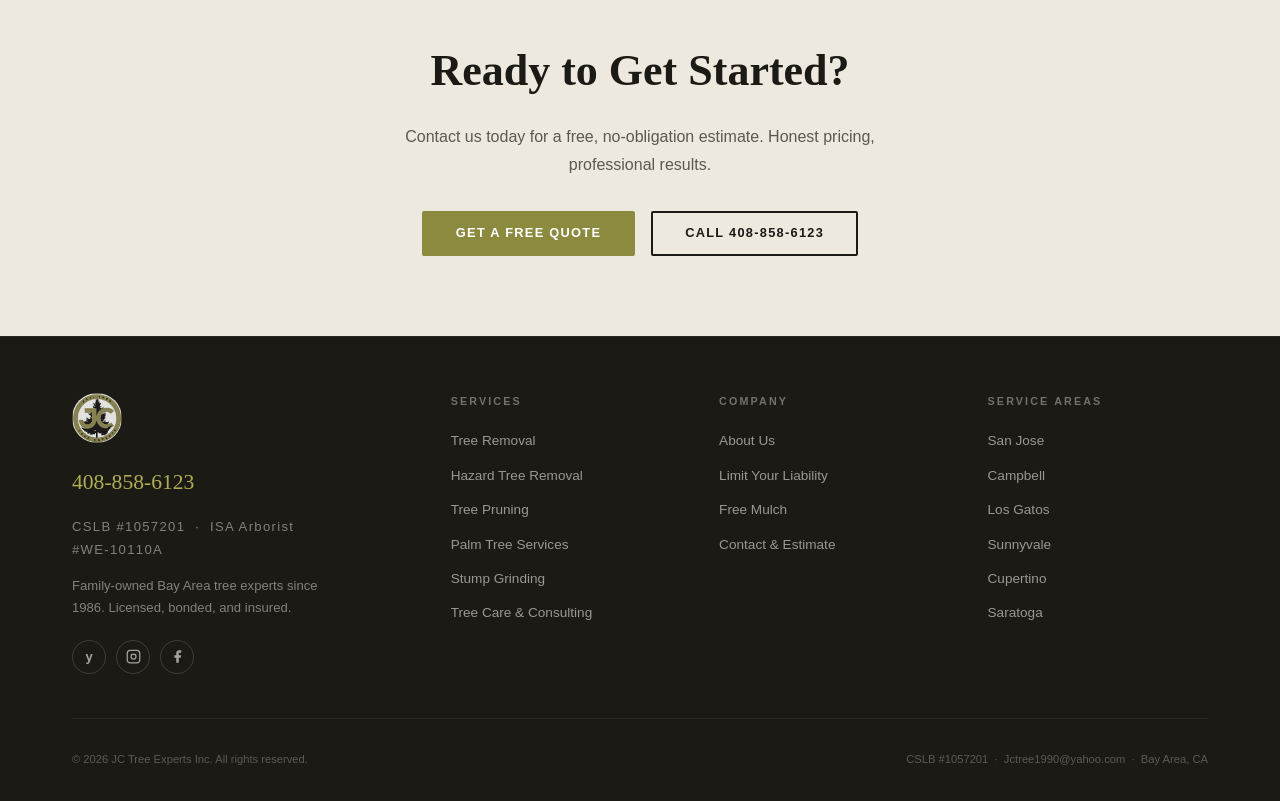
==== commit 4abbed54: "Replace Hedge Trimming with Palm Tree Services sitewide Co-Authored-By: Claude Sonnet 4.6 <noreply@a" ====
--- a/index.html
+++ b/index.html
@@ -1761,12 +1761,12 @@
         </div>
       </div>
       <div class="svc-card">
-        <img src="images/hedge-trimming.jpg" alt="Hedge Trimming" loading="lazy">
+        <img src="images/hedge-trimming.jpg" alt="Palm Tree Services" loading="lazy">
         <div class="svc-body">
           <div class="svc-num">04</div>
           <div class="svc-tag">Commercial &amp; Residential</div>
-          <h3 class="svc-name">Hedge Trimming</h3>
-          <p class="svc-desc">Precise trimming for clean, manicured results at any scale — from home gardens to commercial properties.</p>
+          <h3 class="svc-name">Palm Tree Services</h3>
+          <p class="svc-desc">Expert palm trimming, frond removal, and health assessments to keep your palms looking clean and growing strong.</p>
           <a href="tree-services.html" class="svc-link">Learn More <svg viewBox="0 0 24 24" fill="none" stroke="currentColor" stroke-width="2"><line x1="5" y1="12" x2="19" y2="12"/><polyline points="12 5 19 12 12 19"/></svg></a>
         </div>
       </div>
@@ -1891,7 +1891,7 @@
           <li><a href="tree-removal.html">Tree Removal</a></li>
           <li><a href="tree-removal.html">Hazard Tree Removal</a></li>
           <li><a href="tree-services.html">Tree Pruning</a></li>
-          <li><a href="tree-services.html">Hedge Trimming</a></li>
+          <li><a href="tree-services.html">Palm Tree Services</a></li>
           <li><a href="tree-services.html">Stump Grinding</a></li>
           <li><a href="tree-services.html">Tree Care &amp; Consulting</a></li>
         </ul>
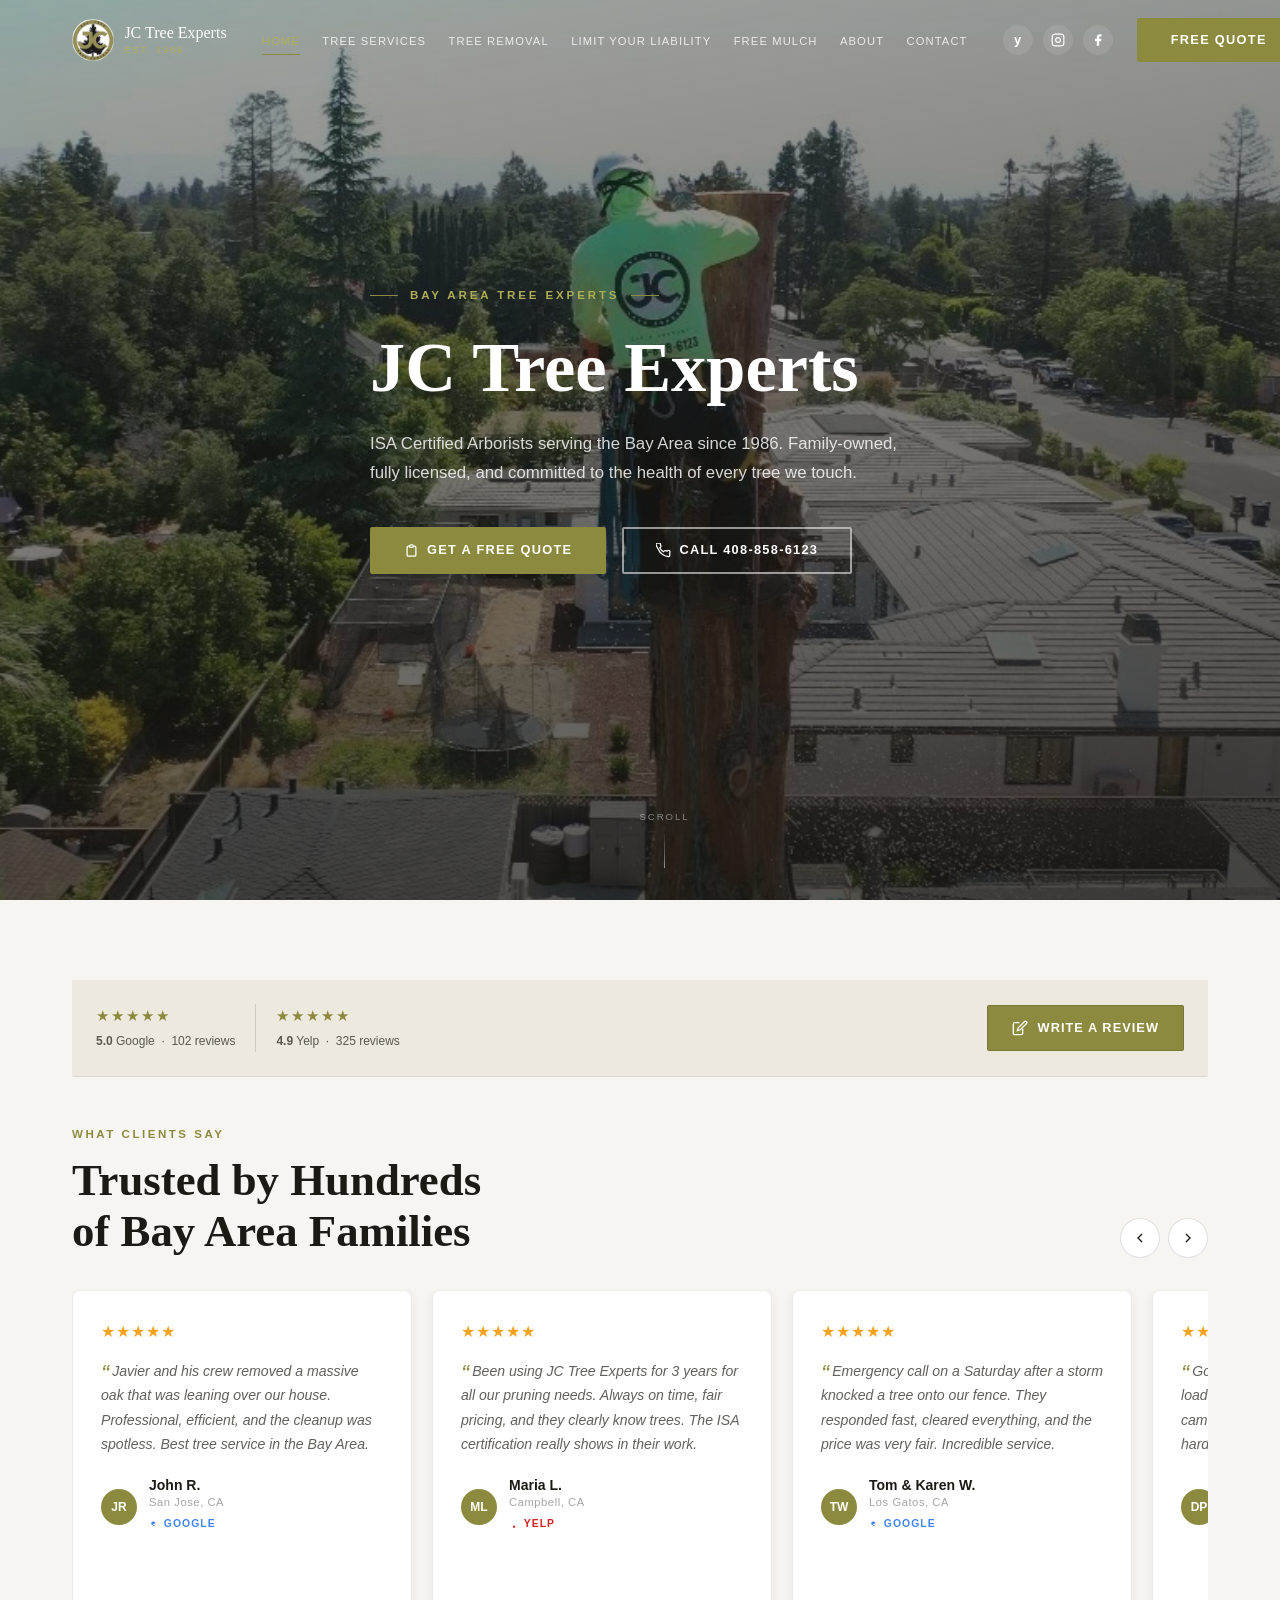
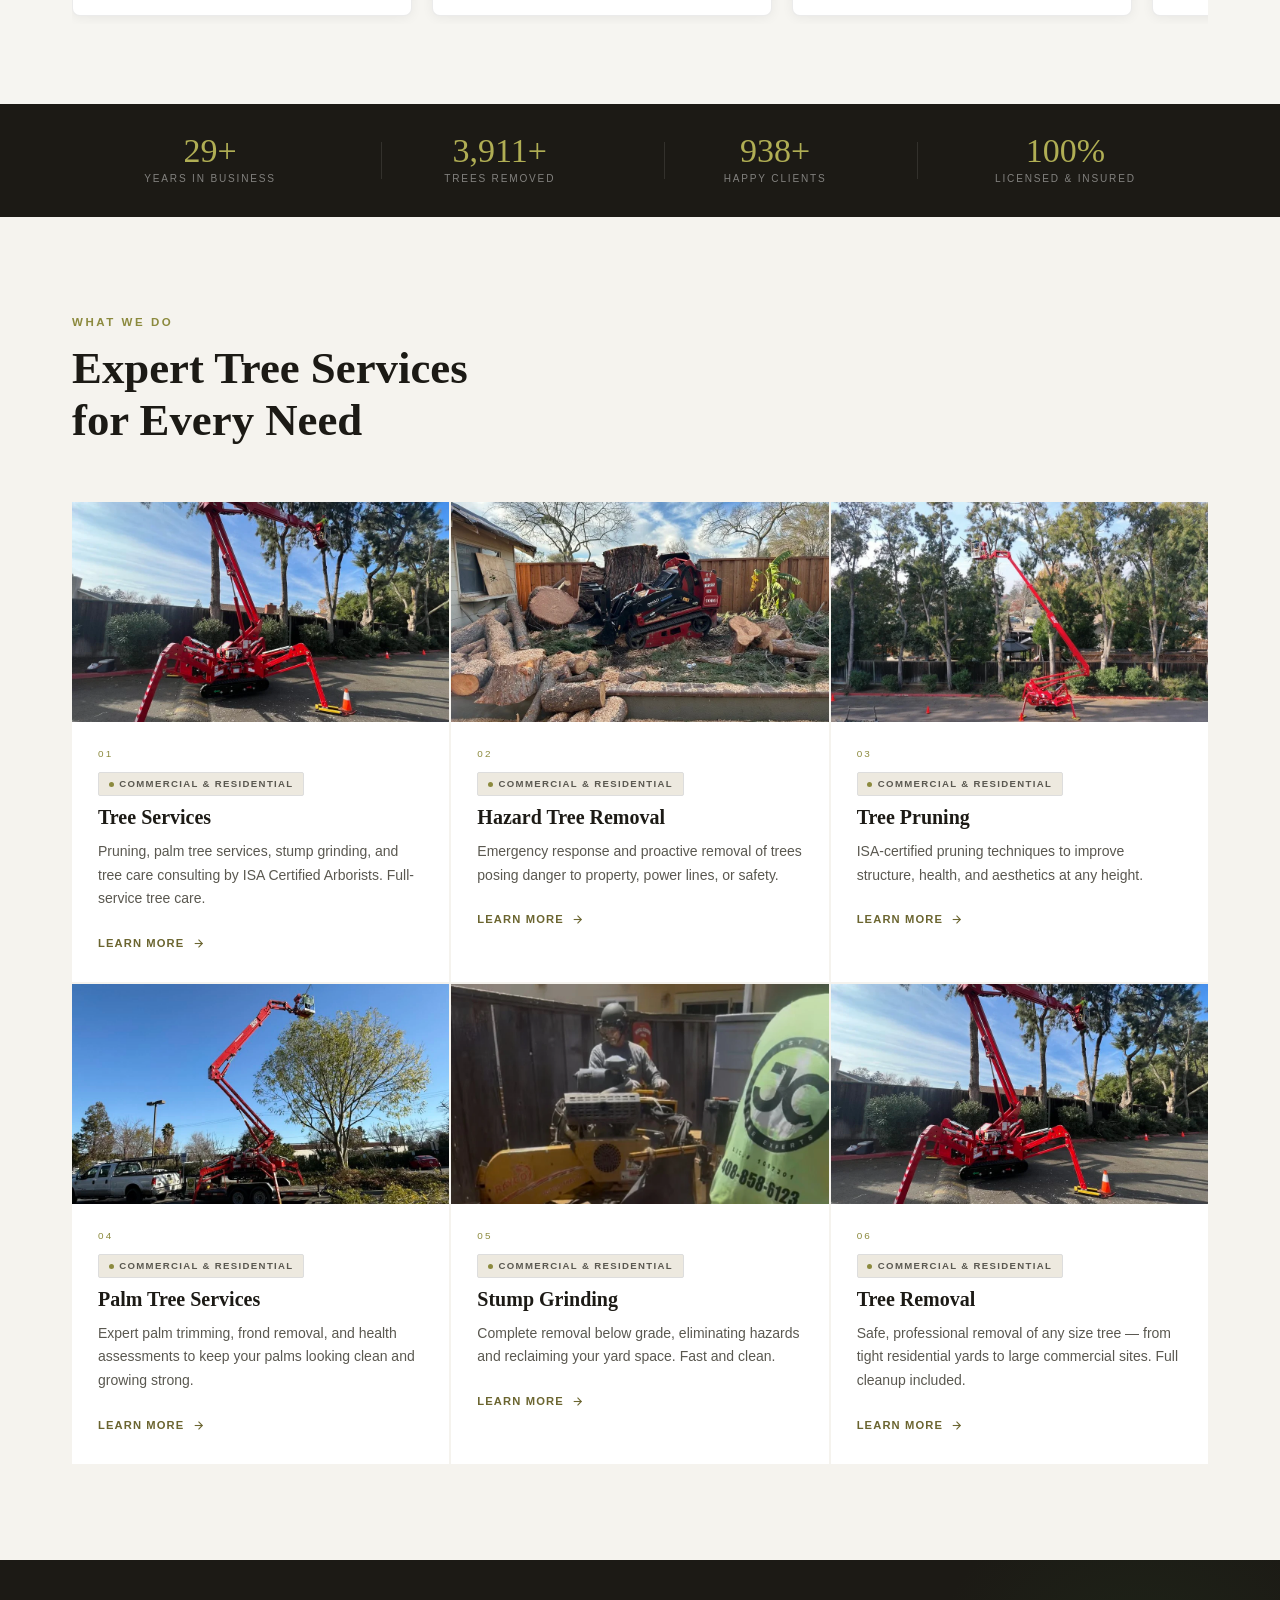
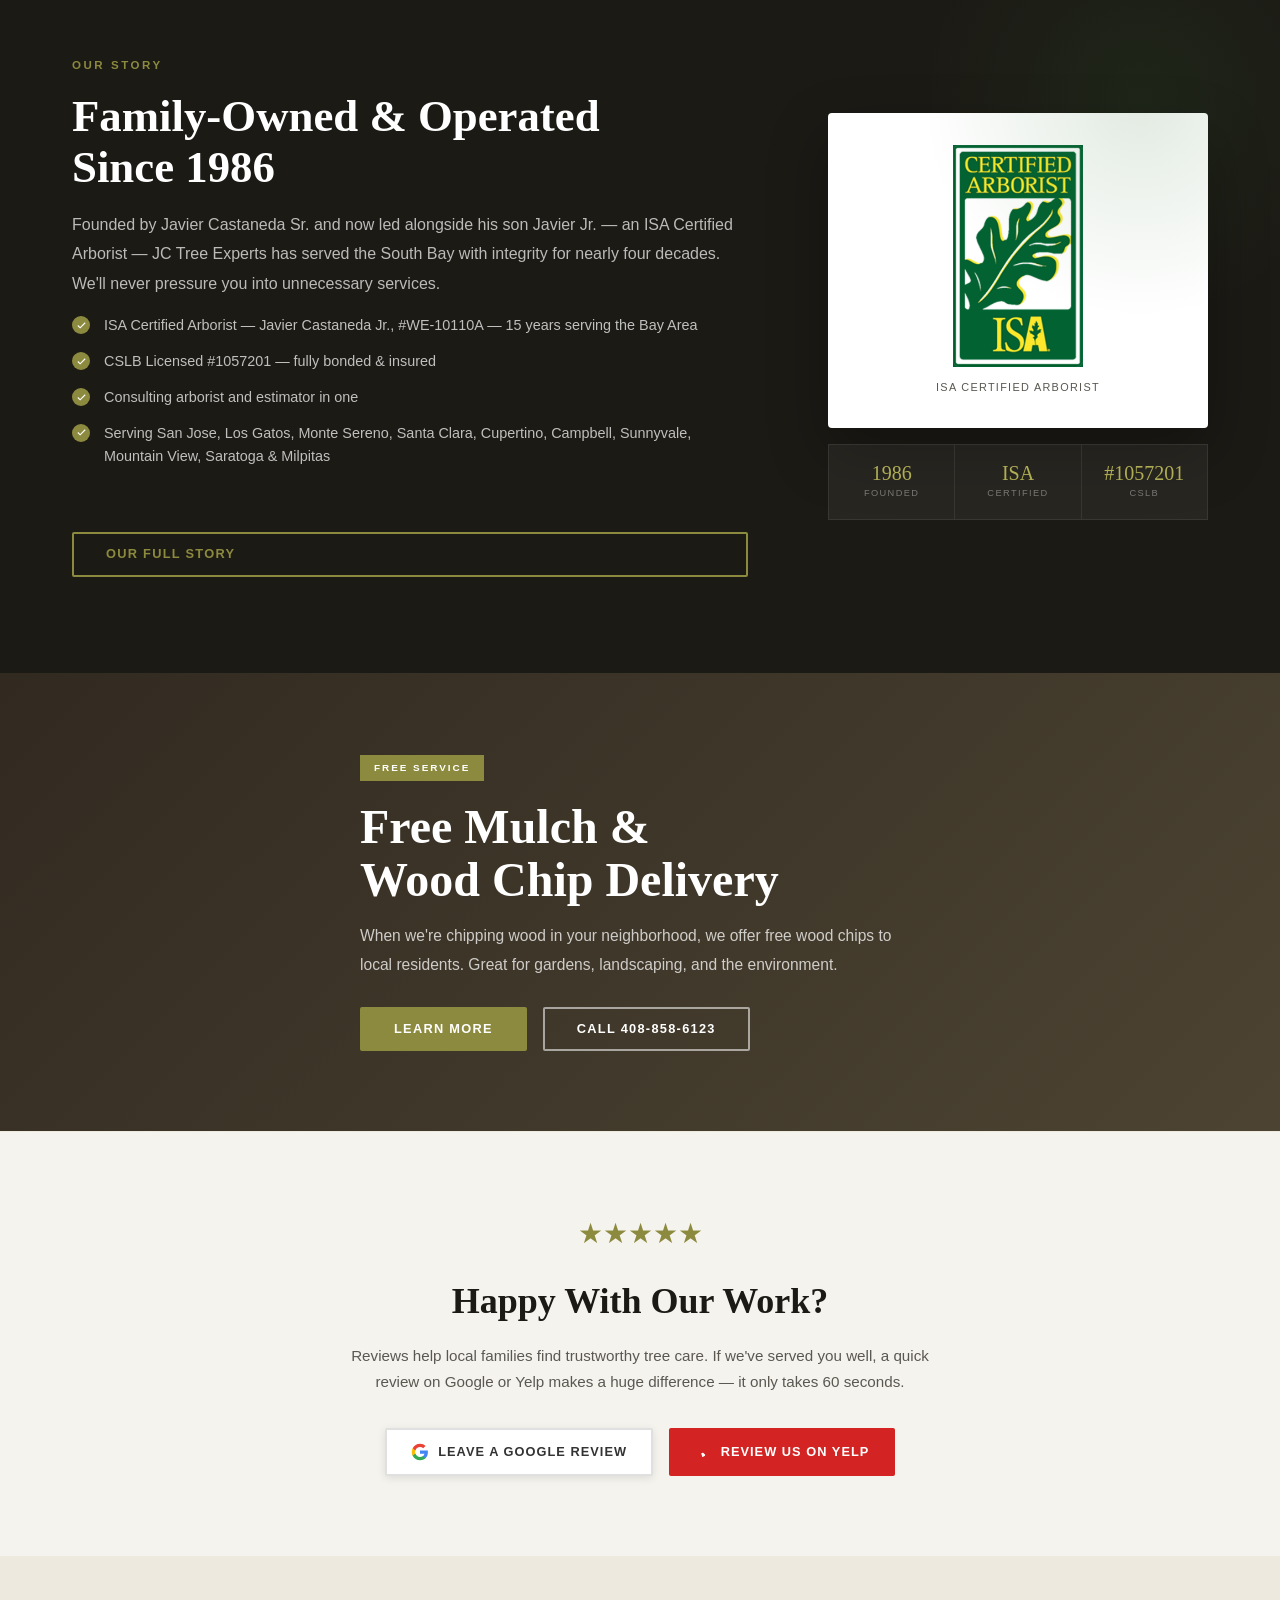
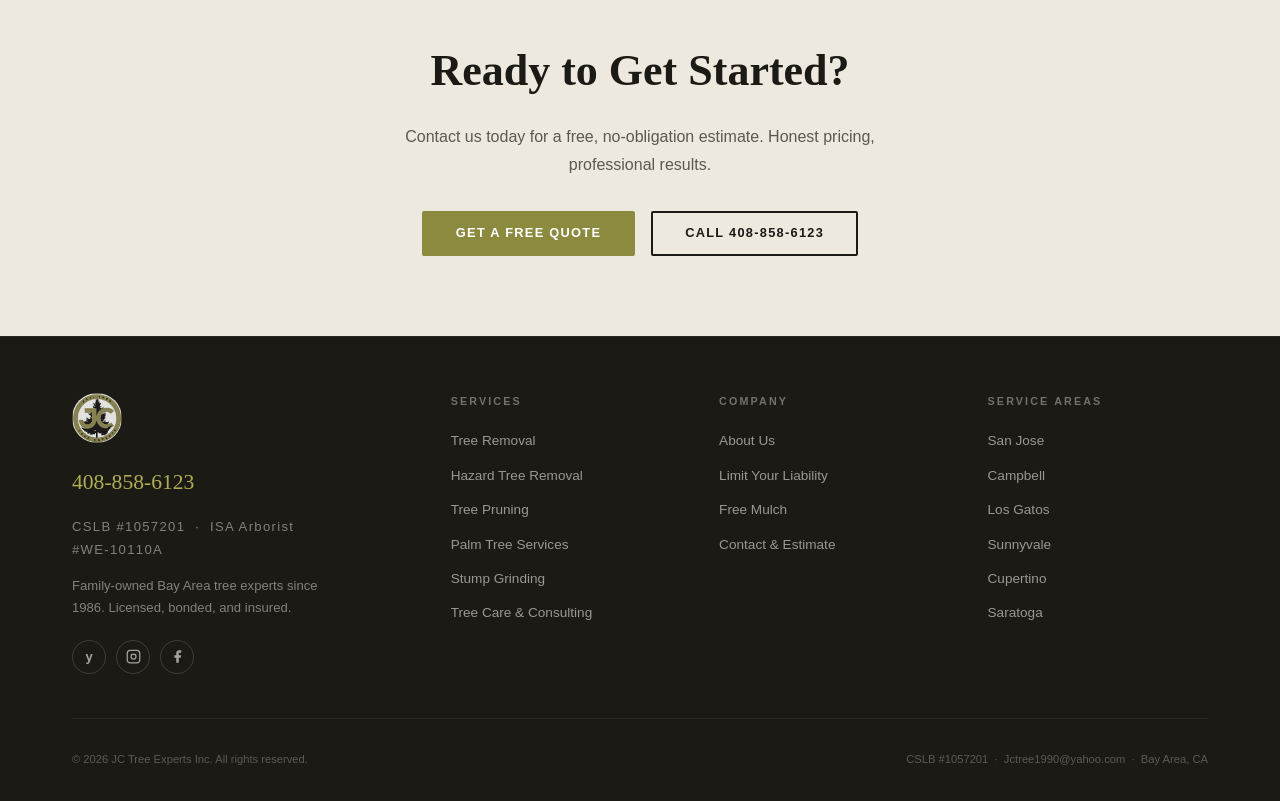
==== commit 0053e12d: "Fix remaining hedge trimming reference in service description Co-Authored-By: Claude Sonnet 4.6 <nor" ====
--- a/index.html
+++ b/index.html
@@ -1736,7 +1736,7 @@
           <div class="svc-num">01</div>
           <div class="svc-tag">Commercial &amp; Residential</div>
           <h3 class="svc-name">Tree Services</h3>
-          <p class="svc-desc">Pruning, stump grinding, hedge trimming, and tree care consulting by ISA Certified Arborists. Full-service tree care.</p>
+          <p class="svc-desc">Pruning, palm tree services, stump grinding, and tree care consulting by ISA Certified Arborists. Full-service tree care.</p>
           <a href="tree-services.html" class="svc-link">Learn More <svg viewBox="0 0 24 24" fill="none" stroke="currentColor" stroke-width="2"><line x1="5" y1="12" x2="19" y2="12"/><polyline points="12 5 19 12 12 19"/></svg></a>
         </div>
       </div>
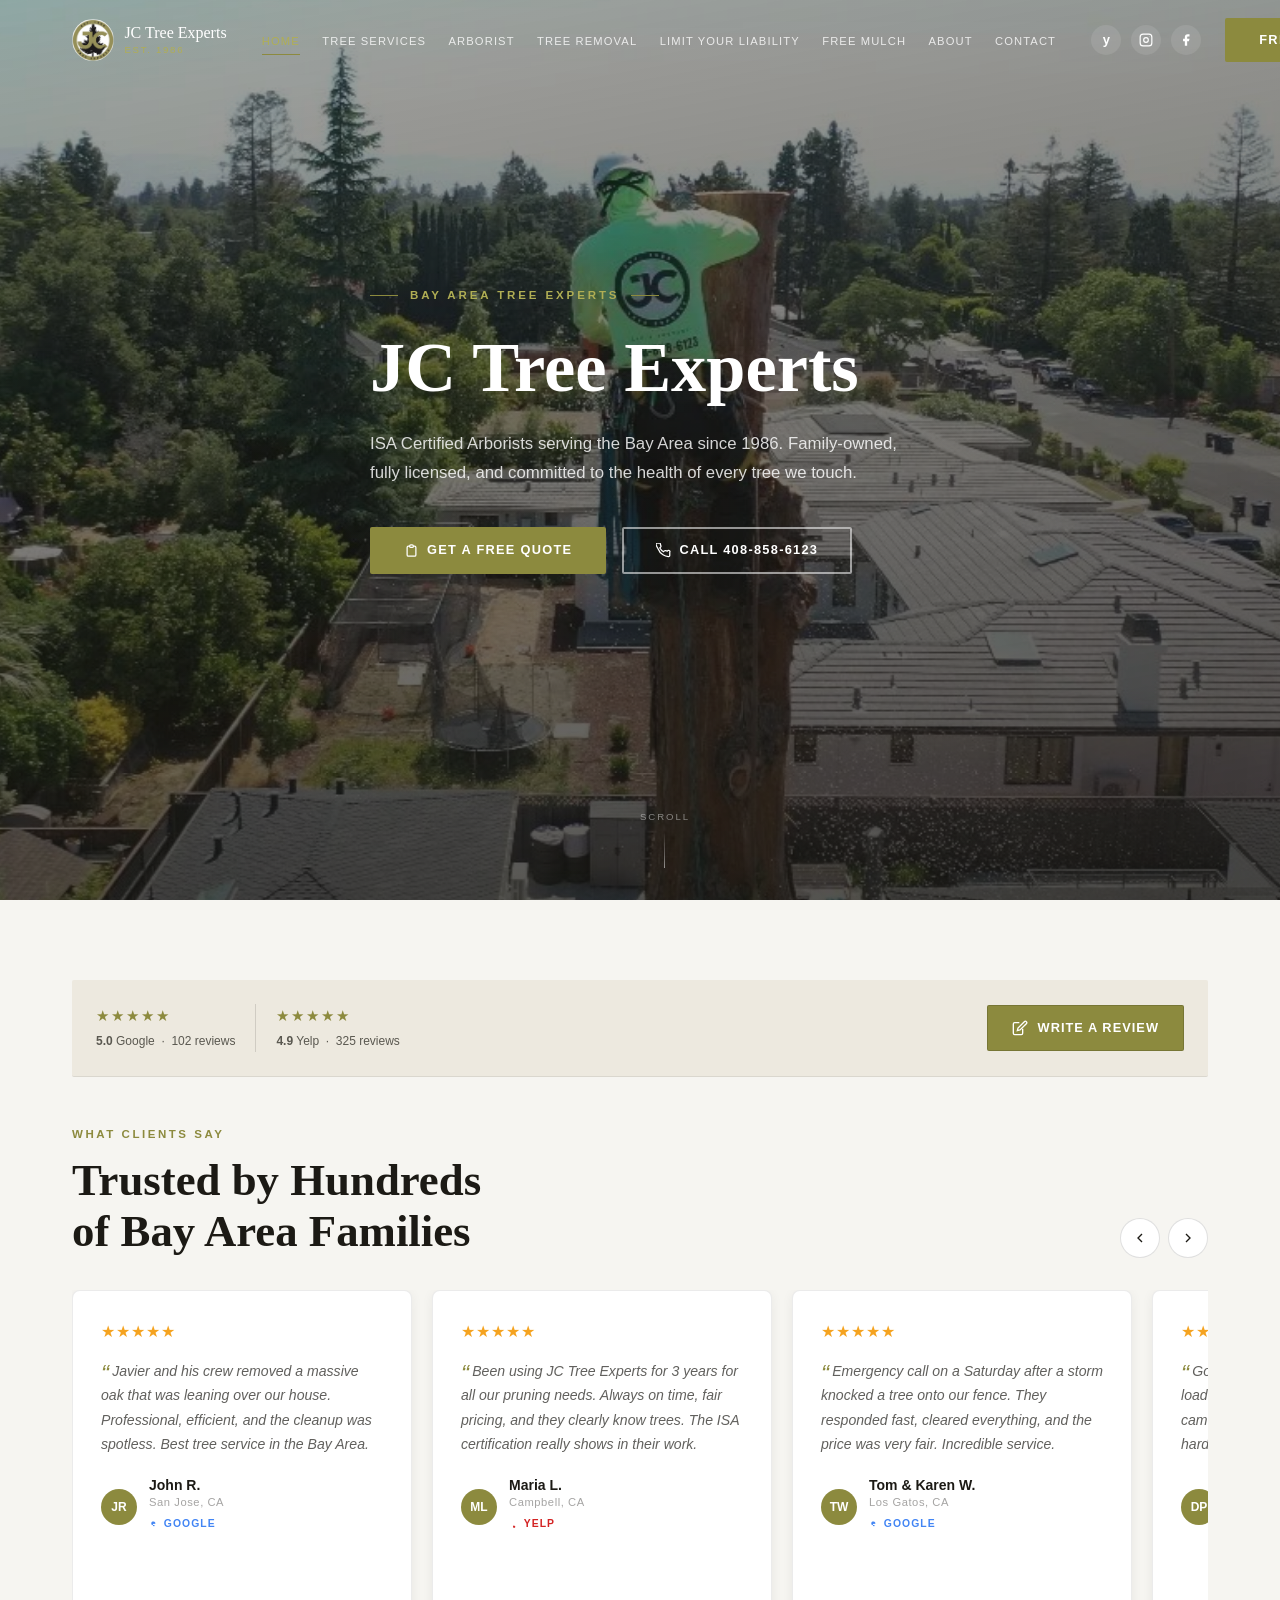
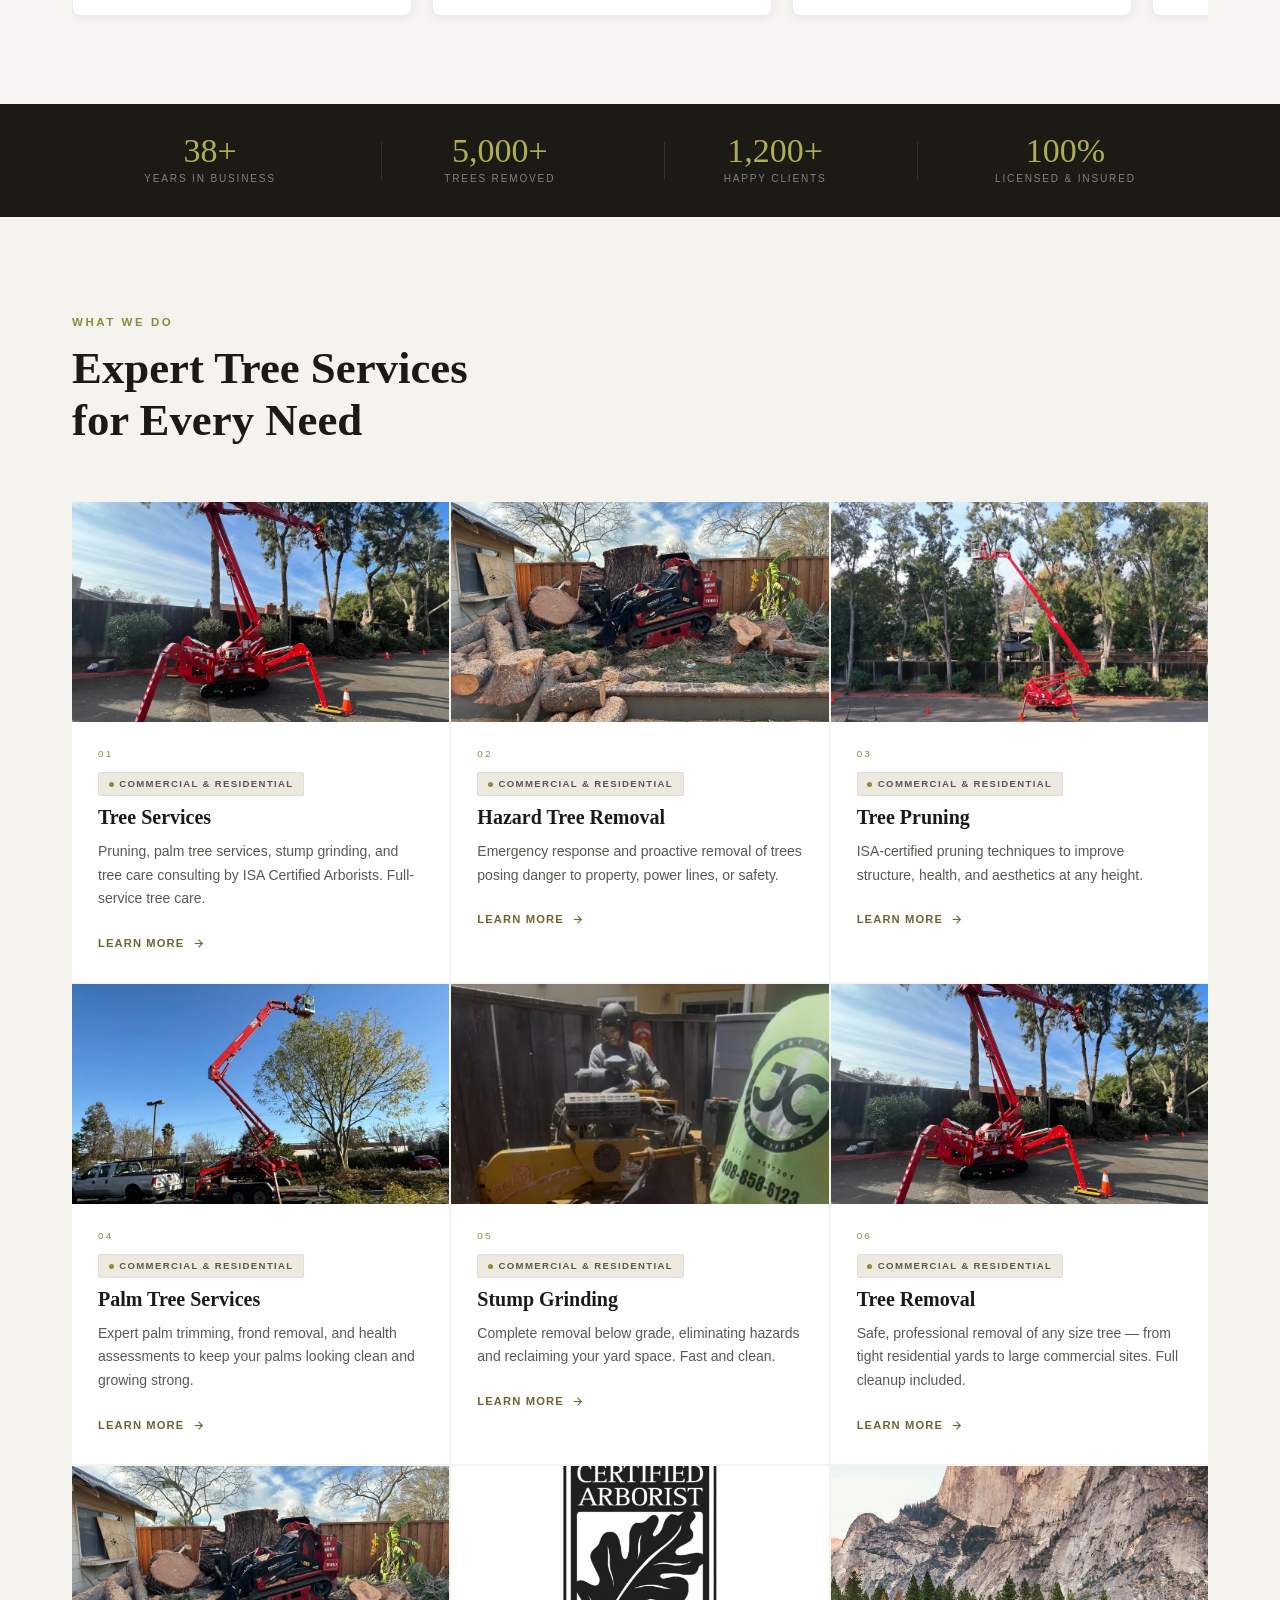
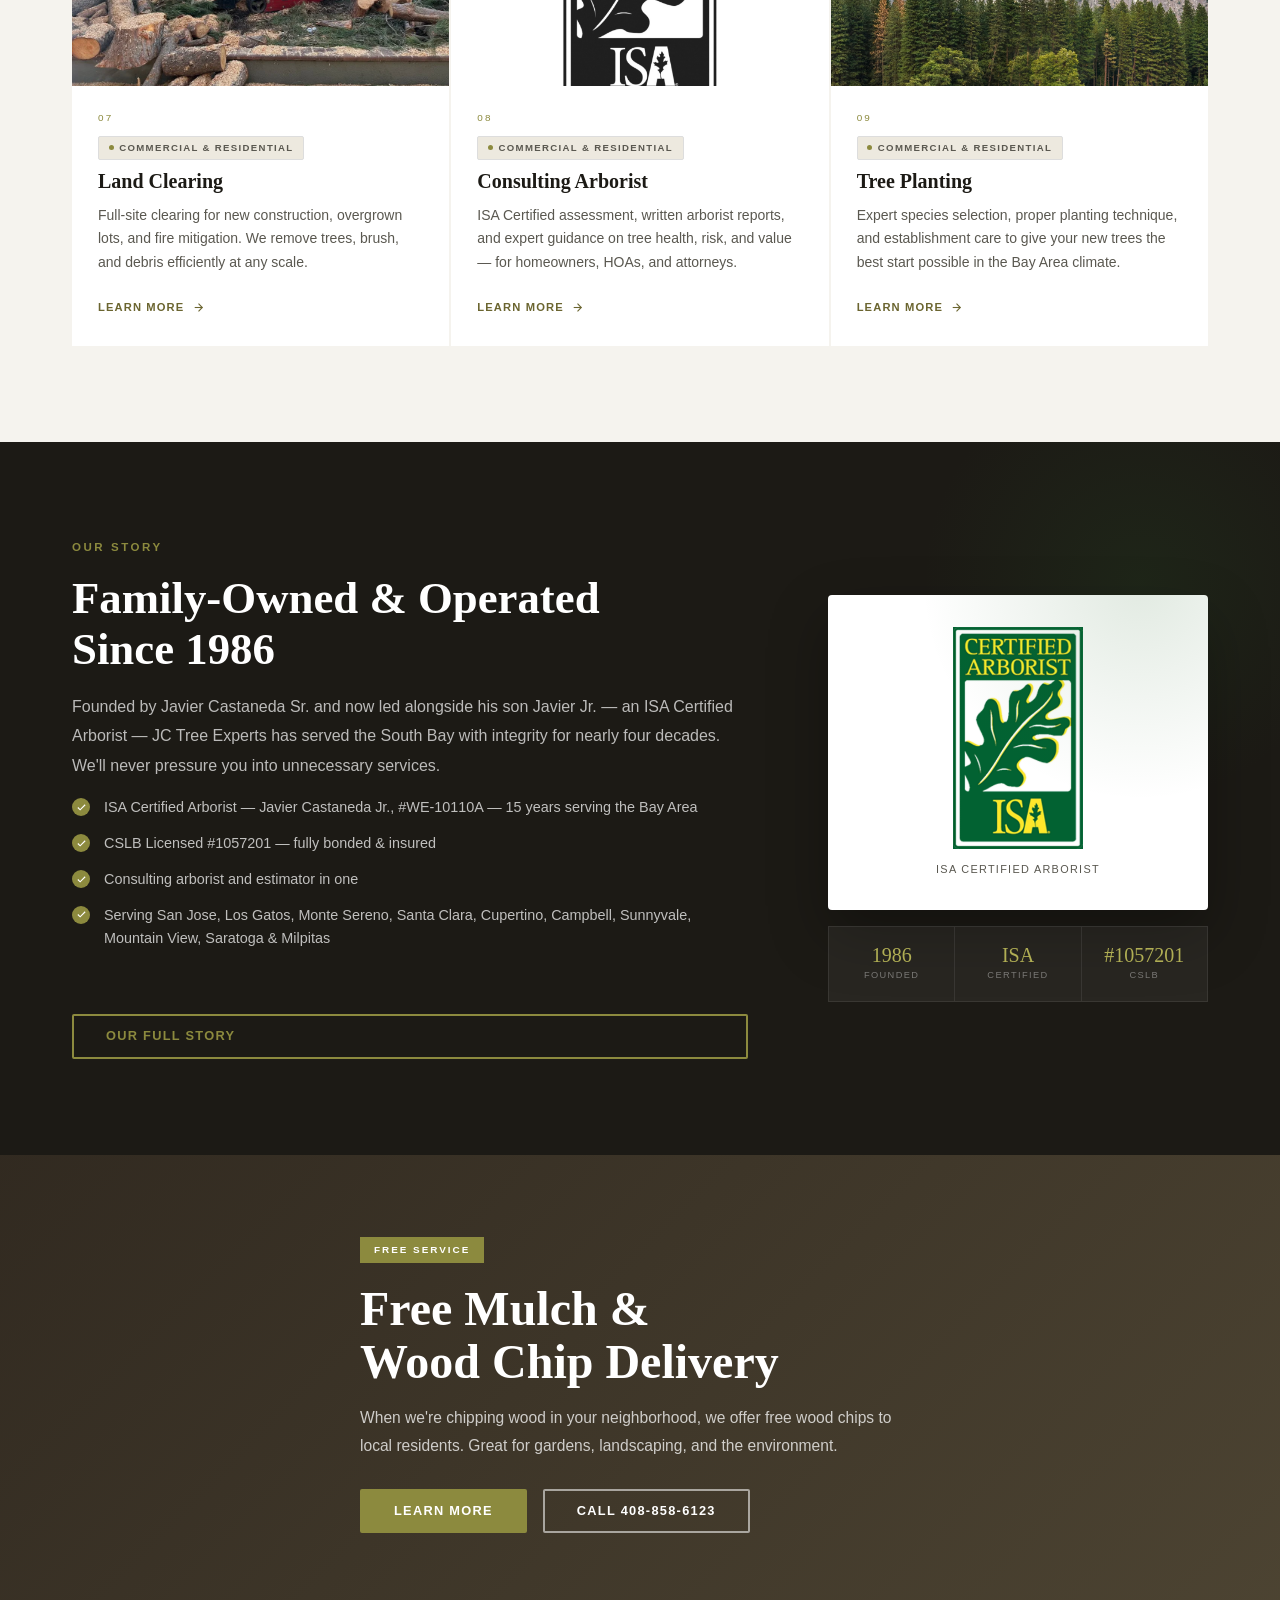
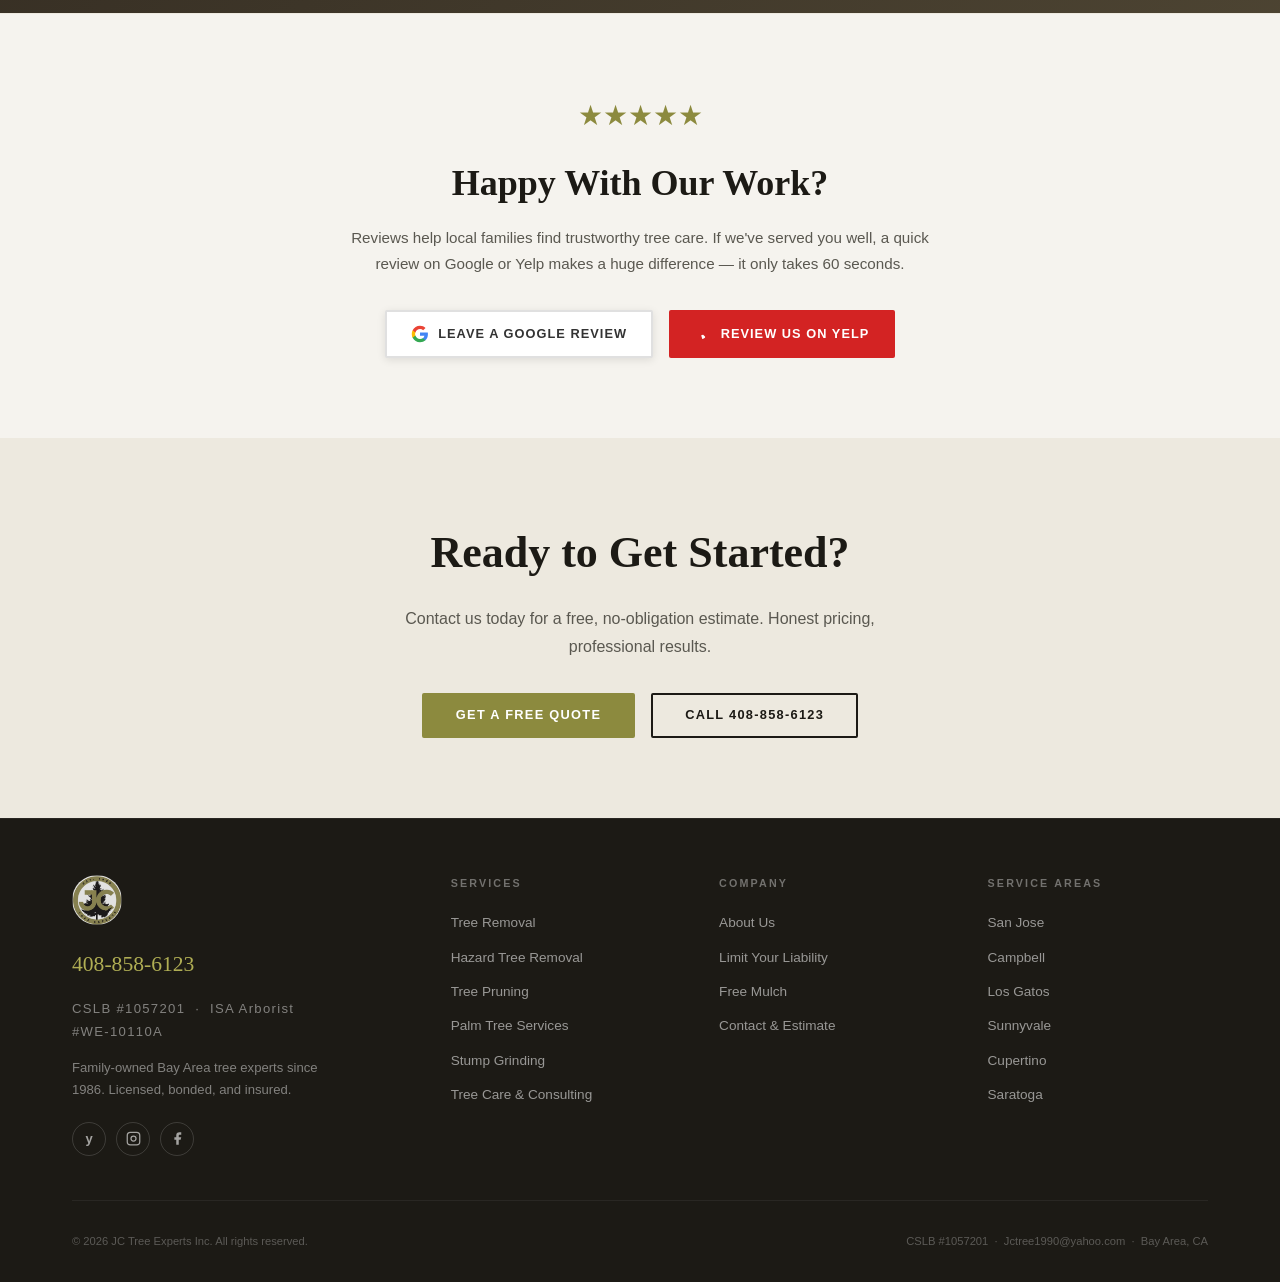
==== commit 479c8282: "Add Land Clearing, Consulting Arborist, Tree Planting services; create Arborist page - Added 3 new s" ====
--- a/index.html
+++ b/index.html
@@ -636,8 +636,12 @@
   box-shadow: 0 2px 8px rgba(0, 0, 0, .1);
 }
 
+.review-btn-google:hover,
+.review-btn-yelp:hover {
+  transform: translateY(-2px);
+}
+
 .review-btn-google:hover {
-  transform: translateY(-2px);
   box-shadow: 0 4px 16px rgba(0, 0, 0, .15);
 }
 
@@ -648,7 +652,6 @@
 
 .review-btn-yelp:hover {
   background: #b51d1d;
-  transform: translateY(-2px);
 }
 
 #cta {
@@ -829,6 +832,7 @@
       <ul class="nav-links">
         <li><a href="index.html">Home</a></li>
         <li><a href="tree-services.html">Tree Services</a></li>
+        <li><a href="arborist.html">Arborist</a></li>
         <li><a href="tree-removal.html">Tree Removal</a></li>
         <li><a href="limit-liability.html">Limit Your Liability</a></li>
         <li><a href="free-mulch.html">Free Mulch</a></li>
@@ -849,6 +853,7 @@
 <div class="mob-menu" id="mobMenu">
   <a href="index.html" class="mob-link">Home</a>
   <a href="tree-services.html" class="mob-link">Tree Services</a>
+  <a href="arborist.html" class="mob-link">Arborist</a>
   <a href="tree-removal.html" class="mob-link">Tree Removal</a>
   <a href="limit-liability.html" class="mob-link">Limit Your Liability</a>
   <a href="free-mulch.html" class="mob-link">Free Mulch</a>
@@ -1790,6 +1795,36 @@
           <a href="tree-removal.html" class="svc-link">Learn More <svg viewBox="0 0 24 24" fill="none" stroke="currentColor" stroke-width="2"><line x1="5" y1="12" x2="19" y2="12"/><polyline points="12 5 19 12 12 19"/></svg></a>
         </div>
       </div>
+      <div class="svc-card">
+        <img src="images/hazard-removal.jpg" alt="Land Clearing" loading="lazy">
+        <div class="svc-body">
+          <div class="svc-num">07</div>
+          <div class="svc-tag">Commercial &amp; Residential</div>
+          <h3 class="svc-name">Land Clearing</h3>
+          <p class="svc-desc">Full-site clearing for new construction, overgrown lots, and fire mitigation. We remove trees, brush, and debris efficiently at any scale.</p>
+          <a href="tree-services.html" class="svc-link">Learn More <svg viewBox="0 0 24 24" fill="none" stroke="currentColor" stroke-width="2"><line x1="5" y1="12" x2="19" y2="12"/><polyline points="12 5 19 12 12 19"/></svg></a>
+        </div>
+      </div>
+      <div class="svc-card">
+        <img src="images/isa-certified.jpg" alt="Consulting Arborist" loading="lazy">
+        <div class="svc-body">
+          <div class="svc-num">08</div>
+          <div class="svc-tag">Commercial &amp; Residential</div>
+          <h3 class="svc-name">Consulting Arborist</h3>
+          <p class="svc-desc">ISA Certified assessment, written arborist reports, and expert guidance on tree health, risk, and value — for homeowners, HOAs, and attorneys.</p>
+          <a href="arborist.html" class="svc-link">Learn More <svg viewBox="0 0 24 24" fill="none" stroke="currentColor" stroke-width="2"><line x1="5" y1="12" x2="19" y2="12"/><polyline points="12 5 19 12 12 19"/></svg></a>
+        </div>
+      </div>
+      <div class="svc-card">
+        <img src="images/giving-back.jpg" alt="Tree Planting" loading="lazy">
+        <div class="svc-body">
+          <div class="svc-num">09</div>
+          <div class="svc-tag">Commercial &amp; Residential</div>
+          <h3 class="svc-name">Tree Planting</h3>
+          <p class="svc-desc">Expert species selection, proper planting technique, and establishment care to give your new trees the best start possible in the Bay Area climate.</p>
+          <a href="tree-services.html" class="svc-link">Learn More <svg viewBox="0 0 24 24" fill="none" stroke="currentColor" stroke-width="2"><line x1="5" y1="12" x2="19" y2="12"/><polyline points="12 5 19 12 12 19"/></svg></a>
+        </div>
+      </div>
     </div>
   </div>
 </section>
